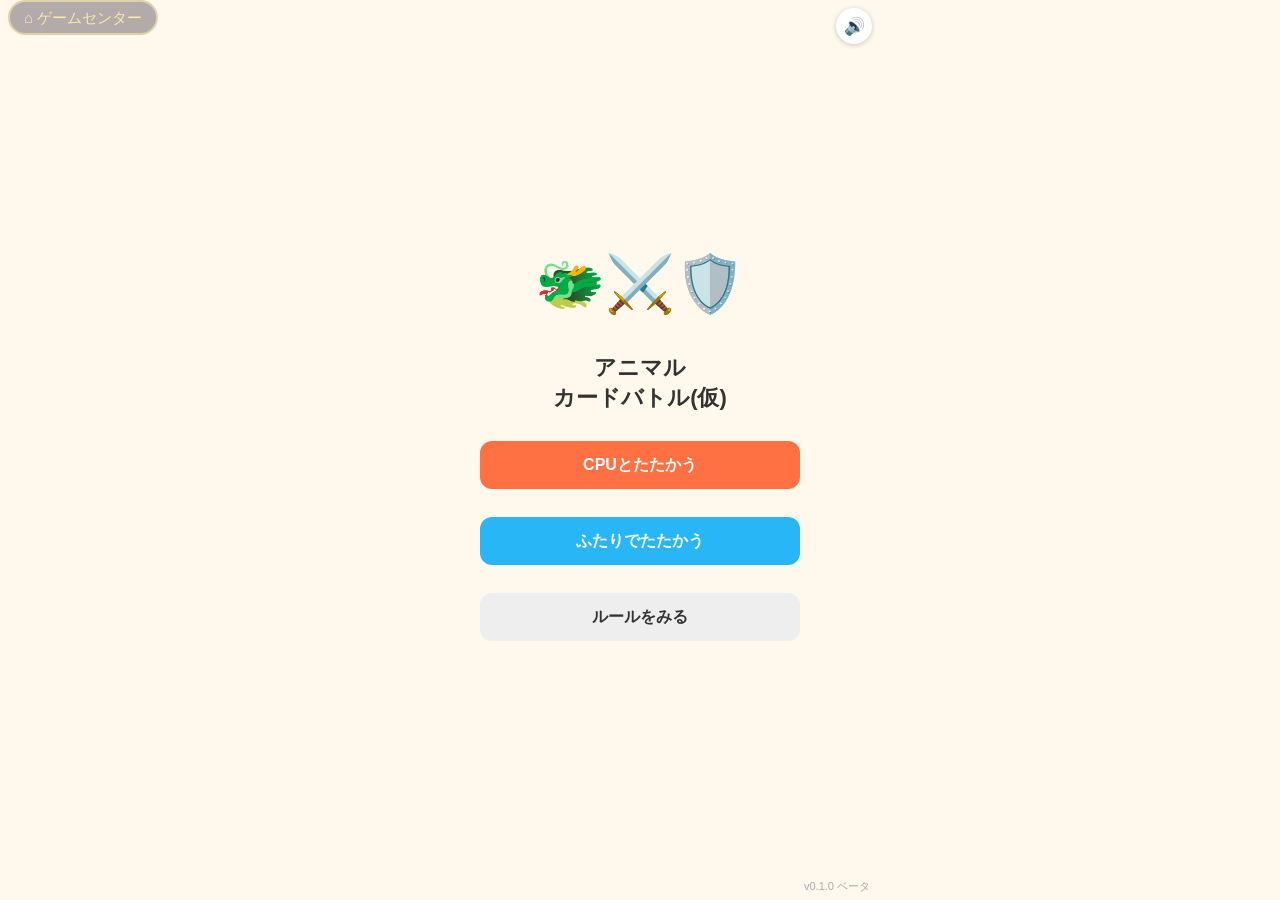
==== games/cards/index.html @ 5698f373 "cards: モンスターが死んでも残りのカードが左に詰めないように 場の4枠を固定し、いなくなった枠は空きのまま残す。 新しく出したモンスターは一番左の空き枠に入る。 死亡演出中のカードもその場でフェ" ====
<!DOCTYPE html>
<html lang="ja">
<head>
<meta charset="UTF-8">
<meta name="viewport" content="width=device-width, initial-scale=1, maximum-scale=1, user-scalable=no">
<title>アニマルカードバトル(仮)</title>
<style>
  :root {
    --c-c: #9e9e9e;
    --c-uc: #43a047;
    --c-r: #1e88e5;
    --c-sr: #f5a623;
    --bg: #fff8ec;
    --panel: #ffffff;
    --accent: #ff7043;
    --accent2: #29b6f6;
    --text: #333;
    --danger: #e53935;
  }
  * { box-sizing: border-box; -webkit-tap-highlight-color: transparent; }
  html, body {
    margin: 0; padding: 0; height: 100%;
    background: var(--bg);
    font-family: "Hiragino Maru Gothic ProN", "Rounded Mplus 1c", "Yu Gothic", sans-serif;
    color: var(--text);
    overflow-x: hidden;
  }
  #app {
    max-width: 480px;
    margin: 0 auto;
    min-height: 100vh;
    display: flex;
    flex-direction: column;
    background: var(--bg);
    position: relative;
  }
  .screen { display: flex; flex-direction: column; min-height: 100vh; padding: 16px; }
  .hidden { display: none !important; }

  h1 { font-size: 22px; text-align: center; margin: 24px 0 8px; }
  h2 { font-size: 20px; text-align: center; margin: 8px 0; }

  button {
    font-size: 16px;
    font-family: inherit;
    padding: 12px 16px;
    min-height: 48px;
    border-radius: 12px;
    border: none;
    cursor: pointer;
    font-weight: bold;
  }
  .btn-primary { background: var(--accent); color: #fff; }
  .btn-secondary { background: var(--accent2); color: #fff; }
  .btn-plain { background: #eee; color: #333; }
  .btn-danger { background: var(--danger); color: #fff; }
  .btn-block { width: 100%; margin: 8px 0; }
  button:disabled { opacity: 0.4; cursor: default; }

  /* ---------- タイトル ---------- */
  #screen-title { justify-content: center; align-items: center; gap: 12px; }
  #screen-title .title-buttons { width: 100%; max-width: 320px; display: flex; flex-direction: column; gap: 12px; }
  .title-emoji { font-size: 56px; text-align: center; }

  /* ---------- ルール ---------- */
  #screen-rules ol { font-size: 15px; line-height: 1.9; padding-left: 20px; }

  /* ---------- じゃんけん ---------- */
  #screen-janken { justify-content: center; align-items: center; gap: 16px; text-align: center; }
  .janken-emoji { font-size: 64px; }
  #janken-result { font-size: 18px; font-weight: bold; min-height: 28px; }

  /* ---------- パス画面(ホットシート) ---------- */
  #screen-pass { justify-content: center; align-items: center; gap: 20px; text-align: center; background: #333; color: #fff; }
  #pass-text { font-size: 22px; font-weight: bold; line-height: 1.6; }

  /* ---------- ゲーム画面 ---------- */
  #screen-game { padding: 8px; gap: 6px; }
  /* family-games版はホームボタン(左上固定)があるので上に余白を空ける */
  body:has(#homeBtn) #screen-game { padding-top: 46px; }
  .bar {
    display: flex; align-items: center; gap: 8px;
    background: var(--panel); border-radius: 10px; padding: 6px 10px;
    font-size: 12px; flex-wrap: wrap;
  }
  .bar .name { font-weight: bold; font-size: 14px; margin-right: 2px; }
  .hp-dots { display: flex; gap: 1px; }
  .hp-dot { width: 9px; height: 9px; border-radius: 50%; background: #4caf50; }
  .hp-dot.empty { background: #ddd; }
  .bar .pill { background: #f0f0f0; border-radius: 8px; padding: 2px 6px; }

  .field-row { display: flex; gap: 6px; min-height: 78px; padding: 2px 0; }
  .field-slot {
    flex: 1; min-width: 0;
    border: 2px dashed #ddd; border-radius: 8px;
    display: flex; align-items: center; justify-content: center;
    color: #ccc; font-size: 11px;
  }
  .mon-card {
    flex: 1; min-width: 0; border-radius: 8px; border: 3px solid #999;
    background: #fff; padding: 4px; font-size: 11px; text-align: center;
    position: relative; cursor: pointer;
  }
  .mon-card.rarity-C { border-color: var(--c-c); }
  .mon-card.rarity-UC { border-color: var(--c-uc); }
  .mon-card.rarity-R { border-color: var(--c-r); }
  .mon-card.rarity-SR { border-color: var(--c-sr); box-shadow: 0 0 6px rgba(245,166,35,0.6); }
  .mon-card .mon-icon { font-size: 28px; line-height: 1; margin-bottom: 2px; }
  .mon-card .mon-name { font-weight: bold; font-size: 10.5px; white-space: nowrap; overflow: hidden; text-overflow: ellipsis; }
  .mon-card .mon-stats { font-size: 10px; color: #555; }
  .mon-card .mon-hp { font-size: 10px; font-weight: bold; color: var(--danger); }
  .mon-card.dimmed { opacity: 0.4; }
  .mon-card.selectable { box-shadow: 0 0 0 3px var(--accent2); }
  .mon-card .dmg-badge {
    position: absolute; top: -8px; right: -8px;
    background: var(--danger); color: #fff; font-size: 11px;
    border-radius: 50%; width: 22px; height: 22px; line-height: 22px;
  }
  .mon-card.anim-hit { animation: shake 0.35s; }
  .mon-card.anim-lunge { animation: lunge 0.3s ease-out; }
  .mon-card.anim-summon { animation: summonpop 0.35s ease-out; }
  .mon-card.anim-dead { animation: fadeout 0.5s forwards; }
  .bar.anim-flash { animation: flashred 0.4s; }
  @keyframes shake {
    0%,100% { transform: translateX(0); }
    25% { transform: translateX(-4px); }
    75% { transform: translateX(4px); }
  }
  @keyframes lunge {
    0% { transform: scale(1); }
    40% { transform: scale(1.12); }
    100% { transform: scale(1); }
  }
  @keyframes summonpop {
    0% { transform: scale(0.4); opacity: 0.2; }
    60% { transform: scale(1.15); opacity: 1; }
    100% { transform: scale(1); opacity: 1; }
  }
  @keyframes fadeout {
    to { opacity: 0.15; transform: scale(0.85); }
  }
  @keyframes flashred {
    0%,100% { background: var(--panel); }
    40% { background: #ffcdd2; }
  }

  /* ---------- 浮かぶダメージ数字 ---------- */
  .dmg-float {
    position: absolute; top: -6px; left: 50%; z-index: 5;
    font-size: 15px; font-weight: bold; color: var(--danger);
    animation: floatup 0.6s ease-out forwards;
    pointer-events: none; white-space: nowrap;
  }
  .dmg-float.zero { color: #999; opacity: 0.7; }
  .dmg-float.body { top: -14px; font-size: 13px; }
  @keyframes floatup {
    0% { opacity: 0; transform: translate(-50%, 4px) scale(0.8); }
    20% { opacity: 1; transform: translate(-50%, -6px) scale(1.05); }
    100% { opacity: 0; transform: translate(-50%, -28px) scale(1); }
  }
  .pill.hp-pill { position: relative; }
  .hp-pill.hp-hit .hp-num { animation: hpglow 0.5s ease-out; }
  @keyframes hpglow {
    0% { color: var(--danger); text-shadow: 0 0 6px rgba(229,57,53,0.9); }
    100% { color: inherit; text-shadow: none; }
  }

  /* ---------- 音のオン/オフ ---------- */
  .sound-toggle {
    position: absolute; top: 8px; right: 8px; z-index: 60;
    width: 36px; height: 36px; min-height: 0; padding: 0;
    border-radius: 50%; background: #fff; box-shadow: 0 1px 5px rgba(0,0,0,0.2);
    font-size: 17px; display: flex; align-items: center; justify-content: center;
  }

  /* ---------- バージョン表示（タイトル画面の すみ） ---------- */
  .version-tag {
    position: absolute; bottom: 6px; right: 10px; font-size: 11px; color: #aaa;
  }

  /* ---------- 動きを減らす設定への対応 ---------- */
  @media (prefers-reduced-motion: reduce) {
    * , *::before, *::after {
      animation-duration: 0.001ms !important;
      animation-iteration-count: 1 !important;
      transition-duration: 0.001ms !important;
    }
  }

  .phase-strip { display: flex; background: var(--panel); border-radius: 10px; overflow: hidden; }
  .phase-step {
    flex: 1; text-align: center; padding: 8px 2px; font-size: 12px; color: #999;
    border-bottom: 4px solid transparent;
  }
  .phase-step.active { color: var(--accent); font-weight: bold; border-bottom-color: var(--accent); background: #fff3ea; }
  .phase-step.done { color: #4caf50; }

  .log-area {
    background: #fffde7; border-radius: 8px; padding: 6px 10px; font-size: 11.5px;
    min-height: 40px; line-height: 1.5; cursor: pointer; color: #666;
  }

  .hand-wrap { position: relative; }
  .hand-scroll {
    display: flex; gap: 6px; overflow-x: auto; padding: 6px 2px 10px;
    min-height: 108px;
  }
  .hand-card {
    flex: 0 0 84px; border-radius: 8px; border: 3px solid #999; background: #fff;
    padding: 5px; text-align: center; cursor: pointer;
  }
  .hand-card.rarity-C { border-color: var(--c-c); }
  .hand-card.rarity-UC { border-color: var(--c-uc); }
  .hand-card.rarity-R { border-color: var(--c-r); }
  .hand-card.rarity-SR { border-color: var(--c-sr); box-shadow: 0 0 6px rgba(245,166,35,0.6); }
  .hand-card .hc-icon { font-size: 24px; line-height: 1; margin-bottom: 2px; }
  .hand-card .hc-name {
    font-weight: bold; font-size: 10.5px; margin-bottom: 2px; min-height: 28px;
    line-height: 1.3; white-space: normal; overflow-wrap: break-word; word-break: break-word;
  }
  .hand-card .hc-stats { font-size: 10.5px; color: #555; }
  .hand-card .hc-rarity { font-size: 9.5px; color: #888; }
  .hand-card.disabled { opacity: 0.35; }
  .hand-back {
    flex: 0 0 44px; border-radius: 8px; background: #bbb; color: #fff;
    display: flex; align-items: center; justify-content: center; font-size: 12px;
  }
  .scroll-hint {
    position: absolute; right: 2px; top: 44px;
    width: 26px; height: 26px; border-radius: 50%;
    background: rgba(255,112,67,0.88); color: #fff;
    display: flex; align-items: center; justify-content: center;
    font-size: 14px; font-weight: bold;
    pointer-events: none; box-shadow: 0 1px 4px rgba(0,0,0,0.25);
  }
  .scroll-hint.hidden { display: none; }

  .main-action { padding: 4px 2px 2px; }
  .main-action button { width: 100%; font-size: 17px; min-height: 52px; }
  .cpu-wait { text-align: center; font-size: 13px; color: #888; padding: 8px; }

  /* ---------- いまのフェーズ帯（主ボタンのすぐ上） ---------- */
  .phase-banner {
    background: #ffe9db; color: #c73e0a; border: 2px solid var(--accent);
    border-radius: 12px;
    padding: 8px 12px; margin: 2px 2px 0; text-align: center;
  }
  .phase-banner #phase-banner-title { font-size: 18px; font-weight: bold; line-height: 1.3; }
  .phase-banner #phase-banner-desc { font-size: 12px; margin-top: 2px; color: #8a5236; }

  /* ---------- モーダル ---------- */
  #modal-overlay {
    position: fixed; inset: 0; background: rgba(0,0,0,0.45);
    display: flex; align-items: center; justify-content: center; z-index: 50;
    padding: 20px;
  }
  #modal-overlay.hidden { display: none !important; }
  #modal-box {
    background: #fff; border-radius: 14px; padding: 18px; width: 100%; max-width: 320px;
    text-align: center;
  }
  #modal-card-big {
    margin: 0 auto 12px; width: 140px; border-radius: 10px; border: 4px solid #999;
    padding: 10px; background: #fafafa;
  }
  #modal-card-big.rarity-C { border-color: var(--c-c); }
  #modal-card-big.rarity-UC { border-color: var(--c-uc); }
  #modal-card-big.rarity-R { border-color: var(--c-r); }
  #modal-card-big.rarity-SR { border-color: var(--c-sr); }
  #modal-card-big .mcb-icon { font-size: 48px; line-height: 1; margin-bottom: 4px; }
  #modal-card-big .mcb-name { font-weight: bold; font-size: 15px; margin-bottom: 6px; }
  #modal-card-big .mcb-stats { font-size: 14px; }
  #modal-title { font-size: 15px; margin-bottom: 10px; color: #666; }
  #modal-buttons { display: flex; flex-direction: column; gap: 8px; }
  #modal-buttons .reason { font-size: 11px; color: #e53935; margin-top: -4px; }

  /* ---------- 勝敗画面 ---------- */
  #screen-victory { justify-content: center; align-items: center; text-align: center; gap: 10px; }
  #victory-title { font-size: 26px; }
  #victory-detail { background: var(--panel); border-radius: 10px; padding: 14px; font-size: 14px; line-height: 1.9; width: 100%; max-width: 320px; }
  #victory-detail table { width: 100%; border-collapse: collapse; font-size: 13px; }
  #victory-detail td { padding: 2px 4px; }

  /* ---------- 全ログ ---------- */
  #screen-fulllog { padding: 12px; }
  #fulllog-content { flex: 1; overflow-y: auto; background: #fff; border-radius: 8px; padding: 10px; font-size: 12px; line-height: 1.7; white-space: pre-wrap; }
</style>
</head>
<body>
<div id="app">

  <button id="btn-sound-toggle" class="sound-toggle" aria-label="音を オン/オフ">🔊</button>

  <!-- タイトル画面 -->
  <div id="screen-title" class="screen">
    <div class="title-emoji">🐲⚔️🛡️</div>
    <h1>アニマル<br>カードバトル(仮)</h1>
    <div class="title-buttons">
      <button id="btn-vs-cpu" class="btn-primary btn-block">CPUとたたかう</button>
      <button id="btn-vs-human" class="btn-secondary btn-block">ふたりでたたかう</button>
      <button id="btn-rules" class="btn-plain btn-block">ルールをみる</button>
    </div>
    <div class="version-tag">v0.1.0 ベータ</div>
  </div>

  <!-- ルール画面 -->
  <div id="screen-rules" class="screen hidden">
    <h2>ルール</h2>
    <ol>
      <li>おたがい たいりょく（HP）は10。デッキは20まい。</li>
      <li>じぶんの ばんは「ひく→ためる→だす→たたかう」のじゅん。</li>
      <li>ひく: 山ふだから1まいひく（せんこうの1かいめだけ ひかない）。</li>
      <li>ためる: 手ふだを1まい、うら向きでコストにできる（にんい）。</li>
      <li>だす: コストの まいすうぶん、モンスターをだせる（ばには合計4てんまで）。</li>
      <li>たたかう: だしたばかりのモンスターは たたかえない。</li>
      <li>ダメージ = こうげき力 − ぼうぎょ力（0いかは0）。ダメージは のこる。</li>
      <li>たいりょくが0になったモンスターは しんで、もちぬしに本体ダメージ。</li>
      <li>あいての ばがからっぽなら「ちょくせつこうげき」で本体にダメージ。</li>
      <li>さきに あいての たいりょくを0にしたら かち！</li>
    </ol>
    <button id="btn-rules-back" class="btn-plain btn-block">もどる</button>
  </div>

  <!-- じゃんけん画面 -->
  <div id="screen-janken" class="screen hidden">
    <div class="janken-emoji">✊✌️🖐️</div>
    <div style="font-size:18px;">じゃんけんで せんこう・こうこうを きめるよ</div>
    <div id="janken-result"></div>
    <button id="btn-janken-go" class="btn-primary btn-block" style="max-width:280px;">たたかいはじめる</button>
  </div>

  <!-- パス画面(ホットシート) -->
  <div id="screen-pass" class="screen hidden">
    <div id="pass-text"></div>
    <button id="btn-pass-ok" class="btn-primary" style="min-width:160px;">OK</button>
  </div>

  <!-- ゲーム画面 -->
  <div id="screen-game" class="screen hidden">
    <div class="bar" id="opp-bar"></div>
    <div class="field-row" id="opp-field"></div>

    <div class="phase-strip" id="phase-strip">
      <div class="phase-step" data-phase="draw">ひく</div>
      <div class="phase-step" data-phase="charge">ためる</div>
      <div class="phase-step" data-phase="play">だす</div>
      <div class="phase-step" data-phase="battle">たたかう</div>
    </div>
    <div class="log-area" id="log-area"></div>

    <div class="field-row" id="my-field"></div>
    <div class="bar" id="my-bar"></div>
    <div class="hand-wrap">
      <div class="hand-scroll" id="hand-scroll"></div>
      <div class="scroll-hint hidden" id="hand-scroll-hint">→</div>
    </div>
    <div class="phase-banner" id="phase-banner">
      <div id="phase-banner-title"></div>
      <div id="phase-banner-desc"></div>
    </div>
    <div class="main-action" id="main-action">
      <button id="btn-main-action" class="btn-primary"></button>
    </div>
  </div>

  <!-- 勝敗画面 -->
  <div id="screen-victory" class="screen hidden">
    <h2 id="victory-title"></h2>
    <div id="victory-detail"></div>
    <button id="btn-again" class="btn-primary btn-block" style="max-width:280px;">もういちど</button>
    <button id="btn-title2" class="btn-plain btn-block" style="max-width:280px;">タイトルへ</button>
  </div>

  <!-- 全ログ画面 -->
  <div id="screen-fulllog" class="screen hidden">
    <h2>ぜんぶのログ</h2>
    <div id="fulllog-content"></div>
    <button id="btn-fulllog-back" class="btn-plain btn-block">もどる</button>
  </div>

  <!-- モーダル -->
  <div id="modal-overlay" class="hidden">
    <div id="modal-box">
      <div id="modal-title"></div>
      <div id="modal-card-big">
        <div class="mcb-icon"></div>
        <div class="mcb-name"></div>
        <div class="mcb-stats"></div>
      </div>
      <div id="modal-buttons"></div>
    </div>
  </div>

</div>

<script>
// ==== ai.js ====
// ai.js
// CPUの「かんがえかた」(貪欲型 = greedy) を sim/ai.py から移植したもの。
// ブラウザでもNodeでも同じファイルが動くようにUMD風の書き出しにしてある。
//
// 今回のプロトタイプでは企画書v0.2に固定なので、sim/ai.py の4戦法のうち
// 基準AIである "greedy" のみ実装する（rush/sr/mid は移植対象外。指示書05の
// 「CPUの正はgreedy」に従う）。ロジックは sim/ai.py のコメントも含めてそのまま。
//
// 共通コア（sim/ai.py 冒頭コメントより）:
//   1. 出せるなら出す: コストと場の空きが許す限り召喚する。
//   2. 召喚の選び方: 手札から「コスト合計<=使えるコスト」「占有点合計<=場の空き」を
//      満たす組み合わせを全列挙し、評価値(ATK+DEF+HPの合計)最大の組み合わせを出す。
//   3. SRを出すための退却: 手札にSRがあり、使えるコストが4なら、場を全部退却して
//      SRを出す。ただし退却ダメージ合計>=自分の残りHPなら退却しない(自殺しない)。
//   4. ためる(チャージ): コスト置き場が4枚未満なら毎ターン必ず1枚置く。
//   5. 攻撃対象: 倒せる相手のうちレアリティ最大→なければ与ダメ最大。与ダメ0の攻撃はしない。

(function (root, factory) {
  if (typeof module === 'object' && module.exports) {
    module.exports = factory();
  } else {
    root.AI = factory();
  }
})(typeof self !== 'undefined' ? self : this, function () {
  'use strict';

  var FIELD_CAP = 4;

  function cardValue(c) {
    return c.atk + c.df + c.hp;
  }

  // 評価値タプル(配列)を辞書式に比較する。aがbより大きければ正の値。
  function compareKey(a, b) {
    var len = Math.max(a.length, b.length);
    for (var i = 0; i < len; i++) {
      var av = i < a.length ? a[i] : -Infinity;
      var bv = i < b.length ? b[i] : -Infinity;
      if (av > bv) return 1;
      if (av < bv) return -1;
    }
    return 0;
  }

  function comboKey(aiName, combo) {
    var baseValue = 0;
    var maxRarity = 0;
    for (var i = 0; i < combo.length; i++) {
      baseValue += cardValue(combo[i]);
      if (combo[i].rarityNum > maxRarity) maxRarity = combo[i].rarityNum;
    }
    var n = combo.length;
    if (aiName === 'rush') return [baseValue + n, n];
    if (aiName === 'mid') return [baseValue, maxRarity];
    return [baseValue];
  }

  // 手札から capacity(=コストと場の空きの小さい方)以内で評価値最大の組み合わせを返す。
  // コスト=占有点=レアリティ数(1〜4)なので、レアリティ(重さ)ごとの採用枚数を
  // 全探索する（各重さ内は価値の高い順に採用するのが常に最適）。
  function bestSummonCombo(hand, capacity, aiName) {
    if (capacity <= 0 || hand.length === 0) return [];
    var buckets = { 1: [], 2: [], 3: [], 4: [] };
    for (var i = 0; i < hand.length; i++) {
      buckets[hand[i].rarityNum].push(hand[i]);
    }
    [1, 2, 3, 4].forEach(function (w) {
      buckets[w].sort(function (a, b) { return cardValue(b) - cardValue(a); });
    });

    var bestKey = null;
    var bestCombo = [];
    var maxK4 = Math.min(buckets[4].length, Math.floor(capacity / 4));
    for (var k4 = 0; k4 <= maxK4; k4++) {
      var rem1 = capacity - k4 * 4;
      var maxK3 = Math.min(buckets[3].length, Math.floor(rem1 / 3));
      for (var k3 = 0; k3 <= maxK3; k3++) {
        var rem2 = rem1 - k3 * 3;
        var maxK2 = Math.min(buckets[2].length, Math.floor(rem2 / 2));
        for (var k2 = 0; k2 <= maxK2; k2++) {
          var rem3 = rem2 - k2 * 2;
          var k1 = Math.min(buckets[1].length, rem3);
          var combo = buckets[4].slice(0, k4)
            .concat(buckets[3].slice(0, k3))
            .concat(buckets[2].slice(0, k2))
            .concat(buckets[1].slice(0, k1));
          if (combo.length === 0) continue;
          var key = comboKey(aiName, combo);
          if (bestKey === null || compareKey(key, bestKey) > 0) {
            bestKey = key;
            bestCombo = combo;
          }
        }
      }
    }
    return bestCombo;
  }

  function fieldOccupancy(p) {
    var sum = 0;
    for (var i = 0; i < p.field.length; i++) sum += p.field[i].card.rarityNum;
    return sum;
  }

  function costAvailable(p) {
    return p.costTotal - p.costUsed;
  }

  // 条件を満たせば「場を全部retreat + SR召喚」のアクション列を返す。満たさなければ null。
  function tryForceSR(p, aiName) {
    var handSR = p.hand.filter(function (c) { return c.rarity === 'SR'; });
    if (handSR.length === 0) return null;
    var hasFieldSR = p.field.some(function (m) { return m.card.rarity === 'SR'; });
    if (hasFieldSR) return null;
    var cost = costAvailable(p);
    if (cost < FIELD_CAP) return null;
    var occ = fieldOccupancy(p);
    if (aiName === 'rush' && occ > 0) return null;
    var retreatTotal = 0;
    for (var i = 0; i < p.field.length; i++) retreatTotal += p.field[i].card.rarityNum;
    if (retreatTotal >= p.hp) return null; // 自殺しない
    var actions = p.field.map(function (m) { return { type: 'retreat', monster: m }; });
    actions.push({ type: 'summon', card: handSR[0] });
    return actions;
  }

  function decidePlayCommon(p, aiName, occCap) {
    var occ = fieldOccupancy(p);
    var cost = costAvailable(p);
    var room = FIELD_CAP - occ;
    if (occCap !== null && occCap !== undefined) {
      room = Math.min(room, Math.max(0, occCap - occ));
    }
    var capacity = Math.min(cost, room);
    var combo = bestSummonCombo(p.hand, capacity, aiName);
    return combo.map(function (c) { return { type: 'summon', card: c }; });
  }

  function decidePlayGreedy(p) {
    var forced = tryForceSR(p, 'greedy');
    if (forced !== null) return forced;
    return decidePlayCommon(p, 'greedy');
  }

  // 今回のプロトタイプでは greedy のみを実装対象とするが、将来の拡張に備えて
  // 同じ枠組みで呼び出せるようにしておく。
  function decidePlay(aiName, p, opp, cfg, ply) {
    if (aiName === 'greedy') return decidePlayGreedy(p);
    // 未対応の戦法は greedy にフォールバック。
    return decidePlayGreedy(p);
  }

  // コストに置くカードを1枚選ぶ。置かない方が良ければ null。
  function chooseChargeCard(aiName, p) {
    var hand = p.hand;
    if (hand.length === 0) return null;

    if (hand.length === 1) {
      var only = hand[0];
      var occRoom = FIELD_CAP - fieldOccupancy(p);
      if (only.rarityNum <= costAvailable(p) && only.rarityNum <= occRoom) {
        return null; // 出す方に回す。ためない
      }
    }

    var srCards = hand.filter(function (c) { return c.rarity === 'SR'; });
    var protectedSR = srCards.length ? srCards[0] : null;
    function isProtected(c) { return protectedSR !== null && c === protectedSR; }

    function notSummonableSoon(c) { return c.rarityNum > p.costTotal + 1; }

    var groupA = hand.filter(function (c) { return notSummonableSoon(c) && !isProtected(c); });
    if (groupA.length) {
      return groupA.reduce(function (m, c) { return cardValue(c) < cardValue(m) ? c : m; });
    }

    var seen = {};
    var dupCandidates = [];
    for (var i = 0; i < hand.length; i++) {
      var c = hand[i];
      seen[c.name] = (seen[c.name] || 0) + 1;
      if (seen[c.name] >= 2 && !isProtected(c)) dupCandidates.push(c);
    }
    if (dupCandidates.length) {
      return dupCandidates.reduce(function (m, c) { return cardValue(c) < cardValue(m) ? c : m; });
    }

    var remaining = hand.filter(function (c) { return !isProtected(c); });
    if (remaining.length === 0) remaining = hand.slice();
    return remaining.reduce(function (m, c) {
      return (cardValue(c) / c.rarityNum) < (cardValue(m) / m.rarityNum) ? c : m;
    });
  }

  // 「このターンに倒せる相手のうちレアリティ最大」→「なければ与ダメ最大」。
  // 与ダメ0にしかならない場合は null (=攻撃しない)。
  function chooseTarget(attackerCard, oppField) {
    if (!oppField || oppField.length === 0) return null;
    var bestKillIdx = null;
    var bestKillRarity = -1;
    var bestDmgIdx = null;
    var bestDmg = -1;
    for (var i = 0; i < oppField.length; i++) {
      var m = oppField[i];
      var dmg = Math.max(0, attackerCard.atk - m.card.df);
      var wouldKill = (m.damage + dmg) >= m.card.hp;
      if (wouldKill && m.card.rarityNum > bestKillRarity) {
        bestKillRarity = m.card.rarityNum;
        bestKillIdx = i;
      }
      if (dmg > bestDmg) {
        bestDmg = dmg;
        bestDmgIdx = i;
      }
    }
    if (bestKillIdx !== null) return bestKillIdx;
    if (bestDmg !== null && bestDmg > 0) return bestDmgIdx;
    return null;
  }

  return {
    FIELD_CAP: FIELD_CAP,
    cardValue: cardValue,
    fieldOccupancy: fieldOccupancy,
    costAvailable: costAvailable,
    bestSummonCombo: bestSummonCombo,
    tryForceSR: tryForceSR,
    decidePlay: decidePlay,
    chooseChargeCard: chooseChargeCard,
    chooseTarget: chooseTarget
  };
});

</script>

<script>
// ==== engine.js ====
// engine.js
// アニマルカードバトル(仮) ルールエンジン（企画書_v0.2 準拠）。
// sim/engine.py + sim/cards.py の v3 プールをブラウザ/Node両対応のJSに移植したもの。
// ブラウザでは <script src="engine.js"><\/script> で読み込み、Nodeでは require で使う。
//
// 設計方針:
//   - このプロトタイプは企画書v0.2の値に「固定」する（Config切り替えは実装しない）。
//   - CPU戦・ふたり戦のどちらのUIからも、フェーズごとの「1手」を刻んで進められるように
//     charge/play/battle の各フェーズは「1ステップ実行」できる関数を用意する。
//     これにより CPU の手も0.6秒間隔で1つずつ画面に反映でき、
//     test.js の自動対戦（高速に最後まで回す）も同じ関数で実現できる。

(function (root, factory) {
  if (typeof module === 'object' && module.exports) {
    module.exports = factory(require('./ai.js'));
  } else {
    root.Engine = factory(root.AI);
  }
})(typeof self !== 'undefined' ? self : this, function (AI) {
  'use strict';

  var FIELD_CAP = 4;
  var RARITY_NUM = { C: 1, UC: 2, R: 3, SR: 4 };

  // ---------------------------------------------------------------------
  // カードプール v3（企画書_v0.2 3.5節 / sim/cards.py BASE_POOL_V3 そのまま）
  // ---------------------------------------------------------------------
  // icon: レアリティが上がるほど生き物が大きくなる階段(むし→どうぶつ→もうじゅう→きょうりゅう)。
  // 世界観は未確定のため、あとで本番の絵に差し替えやすいよう1か所(ここ)で管理する。
  function card(name, rarity, atk, df, hp, role, icon) {
    return { name: name, rarity: rarity, atk: atk, df: df, hp: hp, role: role || '', rarityNum: RARITY_NUM[rarity], icon: icon || '' };
  }

  var CARD_POOL_V3 = [
    card('C-バランス', 'C', 3, 1, 2, 'バランス', '🦗'),
    card('C-とっこう', 'C', 4, 0, 2, 'とっこう', '🐝'),
    card('C-かたい', 'C', 3, 2, 1, 'かたい', '🐞'),
    card('C-体力型', 'C', 3, 0, 3, '体力型', '🐛'),
    card('C-攻撃型', 'C', 4, 1, 1, '攻撃型', '🕷️'),
    card('C-よわい', 'C', 3, 1, 1, 'よわい', '🐜'),
    card('UC-バランス', 'UC', 4, 2, 3, 'バランス', '🦊'),
    card('UC-攻撃型', 'UC', 5, 1, 3, '攻撃型', '🐍'),
    card('UC-かたい', 'UC', 4, 3, 2, 'かたい', '🐢'),
    card('UC-とっこう', 'UC', 5, 0, 4, 'とっこう', '🐗'),
    card('UC-体力型', 'UC', 4, 1, 4, '体力型', '🦡'),
    card('UC-攻守型', 'UC', 5, 2, 2, '攻守型', '🐺'),
    card('R-バランス', 'R', 6, 3, 4, 'バランス', '🦁'),
    card('R-攻撃型', 'R', 7, 2, 4, '攻撃型', '🐅'),
    card('R-かたい', 'R', 5, 3, 5, 'かたい', '🦏'),
    card('R-攻守型', 'R', 6, 2, 5, '攻守型', '🐻'),
    card('R-とっこう', 'R', 7, 1, 5, 'とっこう', '🦬'),
    card('R-体力型', 'R', 5, 2, 6, '体力型', '🐘'),
    card('SR-バランス', 'SR', 8, 3, 7, 'バランス', '🦖'),
    card('SR-攻撃型', 'SR', 9, 2, 7, '攻撃型', '🐊'),
    card('SR-かたい', 'SR', 7, 3, 8, 'かたい', '🦣'),
    card('SR-攻撃寄り', 'SR', 9, 3, 6, '攻撃寄り', '🐉'),
    card('SR-攻守型', 'SR', 8, 2, 8, '攻守型', '🦈'),
    card('SR-体力型', 'SR', 7, 2, 9, '体力型', '🦕')
  ];

  var RARITY_RULES_V3 = {
    C: { budget: 6, atkCap: 4, defCap: 2, hpCap: 4 },
    UC: { budget: 9, atkCap: 5, defCap: 3, hpCap: 5 },
    R: { budget: 13, atkCap: 7, defCap: 3, hpCap: 7 },
    SR: { budget: 18, atkCap: 9, defCap: 3, hpCap: 9 }
  };
  var ATK_MIN_V3 = { C: 3, UC: 4, R: 5, SR: 6 };

  function validatePool(pool, rules, atkMin) {
    rules = rules || RARITY_RULES_V3;
    var errors = [];
    pool.forEach(function (c) {
      var r = rules[c.rarity];
      var total = c.atk + c.df + c.hp;
      if (total > r.budget) errors.push(c.name + ': 合計' + total + ' > 予算' + r.budget);
      if (c.atk > r.atkCap) errors.push(c.name + ': ATK' + c.atk + ' > 上限' + r.atkCap);
      if (c.df > r.defCap) errors.push(c.name + ': DEF' + c.df + ' > 上限' + r.defCap);
      if (c.hp > r.hpCap) errors.push(c.name + ': HP' + c.hp + ' > 上限' + r.hpCap);
      if (c.atk < 1) errors.push(c.name + ': ATKは1以上必要');
      if (c.hp < 1) errors.push(c.name + ': HPは1以上必要');
      if (c.df < 0) errors.push(c.name + ': DEFは0以上必要');
      if (atkMin && c.atk < atkMin[c.rarity]) errors.push(c.name + ': ATK' + c.atk + ' < 最低' + atkMin[c.rarity]);
    });
    return errors;
  }

  // ---------------------------------------------------------------------
  // 乱数（シード指定可能。テストの再現性のため mulberry32 系の簡易PRNG）
  // ---------------------------------------------------------------------
  function makeRng(seed) {
    var s = (seed === undefined ? Date.now() : seed) >>> 0;
    function next() {
      s |= 0; s = (s + 0x6D2B79F5) | 0;
      var t = Math.imul(s ^ (s >>> 15), 1 | s);
      t = (t + Math.imul(t ^ (t >>> 7), 61 | t)) ^ t;
      return ((t ^ (t >>> 14)) >>> 0) / 4294967296;
    }
    return {
      next: next,
      randint: function (a, b) { return a + Math.floor(next() * (b - a + 1)); },
      shuffle: function (arr) {
        for (var i = arr.length - 1; i > 0; i--) {
          var j = Math.floor(next() * (i + 1));
          var tmp = arr[i]; arr[i] = arr[j]; arr[j] = tmp;
        }
        return arr;
      }
    };
  }

  // ---------------------------------------------------------------------
  // デッキ生成（sim/run.py build_realistic_deck の移植。既定のdeck_mode）
  // 全デッキに SR sr_count枚、R 3〜4枚、UC 5〜7枚、残りC（同名3枚まで）。
  // ---------------------------------------------------------------------
  function buildDeck(pool, deckSize, rng, srCount) {
    var srs = pool.filter(function (c) { return c.rarity === 'SR'; });
    var rs = pool.filter(function (c) { return c.rarity === 'R'; });
    var ucs = pool.filter(function (c) { return c.rarity === 'UC'; });
    var cs = pool.filter(function (c) { return c.rarity === 'C'; });

    var used = {};
    var deck = [];

    function take(cards, n) {
      if (n <= 0 || cards.length === 0) return 0;
      var candidates = cards.slice();
      rng.shuffle(candidates);
      var taken = 0, idx = 0, guard = 0;
      var guardMax = n * 20 + 200;
      while (taken < n && guard < guardMax) {
        guard++;
        var c = candidates[idx % candidates.length];
        idx++;
        used[c.name] = used[c.name] || 0;
        if (used[c.name] < 3) {
          deck.push(c);
          used[c.name]++;
          taken++;
        }
      }
      return taken;
    }

    var numSr = Math.min(srCount, srs.length * 3);
    var numR = rs.length ? rng.randint(3, 4) : 0;
    var numUc = ucs.length ? rng.randint(5, 7) : 0;
    while (numSr + numR + numUc > deckSize && numUc > 0) numUc--;
    while (numSr + numR + numUc > deckSize && numR > 0) numR--;

    take(srs, numSr);
    take(rs, numR);
    take(ucs, numUc);
    var remaining = deckSize - deck.length;
    if (remaining > 0) remaining -= take(cs, remaining);
    remaining = deckSize - deck.length;
    if (remaining > 0) remaining -= take(ucs, remaining);
    remaining = deckSize - deck.length;
    if (remaining > 0) remaining -= take(rs, remaining);
    remaining = deckSize - deck.length;
    if (remaining > 0) take(srs, remaining);

    rng.shuffle(deck);
    return deck;
  }

  // ---------------------------------------------------------------------
  // 固定設定（企画書v0.2）
  // ---------------------------------------------------------------------
  var CONFIG = {
    playerHp: 10,
    deckSize: 20,
    srCount: 2,
    fieldCap: FIELD_CAP,
    maxPlies: 60 // 安全弁。企画書上は引き分けなしだが、万一の無限ループ防止。
  };

  // ---------------------------------------------------------------------
  // ゲーム状態
  // ---------------------------------------------------------------------
  function newPlayerState(idx, deck, controller) {
    return {
      idx: idx,
      hp: CONFIG.playerHp,
      deck: deck,
      hand: [],
      field: [],
      costTotal: 0,
      costUsed: 0,
      turnNo: 0,
      controller: controller, // 'human' | 'cpu'
      aiName: 'greedy',
      deckHasSR: deck.some(function (c) { return c.rarity === 'SR'; }),
      srDrawn: false,
      srLanded: false,
      srLandedTurn: null,
      srLandCount: 0,
      srKillCount: 0
    };
  }

  function newGame(deck0, deck1, firstPlayer, rng, controllers) {
    controllers = controllers || ['human', 'cpu'];
    var state = {
      players: [
        newPlayerState(0, deck0.slice(), controllers[0]),
        newPlayerState(1, deck1.slice(), controllers[1])
      ],
      firstPlayer: firstPlayer,
      acting: firstPlayer,
      ply: 0,
      phase: 'init', // init -> draw(自動) -> charge -> play -> battle -> (次のply) -> gameover
      winner: null,
      endReason: '',
      log: [],
      damageBySource: { death: 0, direct: 0, retreat: 0, deckout: 0 },
      isSecondFirstTurn: false,
      chargeLimit: 1,
      chargePlaced: 0,
      battleRemaining: [],
      rng: rng
    };
    rng.shuffle(state.players[0].deck);
    rng.shuffle(state.players[1].deck);
    // 初期手札5枚ずつ（企画書v0.2: 両者5枚、後攻は「ためる」で2枚補正）
    drawN(state, state.players[firstPlayer], 5, false);
    drawN(state, state.players[1 - firstPlayer], 5, false);
    pushLog(state, '初期手札: 先攻P' + state.players[firstPlayer].idx + '=5枚, 後攻P' + state.players[1 - firstPlayer].idx + '=5枚');
    return state;
  }

  function pushLog(state, msg) {
    state.log.push(msg);
  }

  function currentPlayer(state) { return state.players[state.acting]; }
  function currentOpp(state) { return state.players[1 - state.acting]; }

  function bodyDamage(state, p, amount, source) {
    if (amount <= 0) return;
    p.hp -= amount;
    state.damageBySource[source] = (state.damageBySource[source] || 0) + amount;
  }

  function checkWin(state) {
    var p0 = state.players[0], p1 = state.players[1];
    if (p0.hp <= 0 && p1.hp <= 0) {
      state.winner = null; state.endReason = '同時決着(引き分け)'; state.phase = 'gameover';
      return true;
    }
    if (p0.hp <= 0) { state.winner = 1; state.endReason = 'HP0'; state.phase = 'gameover'; return true; }
    if (p1.hp <= 0) { state.winner = 0; state.endReason = 'HP0'; state.phase = 'gameover'; return true; }
    return false;
  }

  function drawN(state, p, n, countAsDeckout) {
    if (countAsDeckout === undefined) countAsDeckout = true;
    for (var i = 0; i < n; i++) {
      if (p.deck.length === 0) {
        if (countAsDeckout) {
          bodyDamage(state, p, 1, 'deckout');
          pushLog(state, 'P' + p.idx + ' 山札切れ→本体1ダメージ (HP=' + p.hp + ')');
          if (checkWin(state)) return;
        }
        continue;
      }
      var c = p.deck.pop();
      p.hand.push(c);
      if (c.rarity === 'SR') p.srDrawn = true;
    }
  }

  // ---------------------------------------------------------------------
  // フェーズ1: ひく（自動実行。ターン開始時に1回だけ呼ぶ）
  // ---------------------------------------------------------------------
  function beginTurn(state) {
    if (state.phase === 'gameover') return state;
    state.ply += 1;
    if (state.ply > CONFIG.maxPlies) {
      state.endReason = '打ち切り(' + CONFIG.maxPlies + 'ply)';
      state.winner = null;
      state.phase = 'gameover';
      return state;
    }
    var p = currentPlayer(state);
    p.turnNo += 1;
    p.costUsed = 0;

    var isFirstOverallTurn = (p.turnNo === 1 && p.idx === state.firstPlayer);
    var isSecondFirstTurn = (p.turnNo === 1 && p.idx !== state.firstPlayer);
    state.isSecondFirstTurn = isSecondFirstTurn;

    pushLog(state, '--- ' + p.turnNo + 'たんめ: P' + p.idx + ' (HP P0=' + state.players[0].hp + ' P1=' + state.players[1].hp + ') ---');

    if (isFirstOverallTurn) {
      pushLog(state, 'P' + p.idx + ': 先攻1ターン目のためドローなし');
    } else {
      drawN(state, p, 1);
      if (state.phase === 'gameover') return state;
      pushLog(state, 'P' + p.idx + ': 1枚ドロー (手札' + p.hand.length + '枚)');
    }

    state.chargeLimit = isSecondFirstTurn ? 2 : 1;
    state.chargePlaced = 0;
    state.phase = 'charge';
    return state;
  }

  // ---------------------------------------------------------------------
  // フェーズ2: ためる
  // ---------------------------------------------------------------------
  function canChargeMore(state) {
    var p = currentPlayer(state);
    return state.chargePlaced < state.chargeLimit && p.costTotal < FIELD_CAP && p.hand.length > 0;
  }

  function chargeCard(state, cardObj) {
    var p = currentPlayer(state);
    var idx = p.hand.indexOf(cardObj);
    if (idx < 0) return false;
    if (!canChargeMore(state)) return false;
    p.hand.splice(idx, 1);
    p.costTotal += 1;
    state.chargePlaced += 1;
    pushLog(state, 'P' + p.idx + ': 「' + cardObj.name + '」をコストに置く (コスト' + p.costTotal + '枚)');
    return true;
  }

  // CPU: ためるフェーズの1手。置いたら true、もう置かない/置けないなら false。
  function aiChargeStep(state) {
    var p = currentPlayer(state);
    if (!canChargeMore(state)) return false;
    var c = AI.chooseChargeCard(p.aiName, p);
    if (!c) return false;
    return chargeCard(state, c);
  }

  function advanceToPlay(state) {
    state.phase = 'play';
  }

  // ---------------------------------------------------------------------
  // フェーズ3: だす（召喚・退却）
  // ---------------------------------------------------------------------
  function canSummon(state, cardObj) {
    var p = currentPlayer(state);
    if (p.hand.indexOf(cardObj) < 0) return { ok: false, reason: '手札にありません' };
    var cost = cardObj.rarityNum;
    if (AI.costAvailable(p) < cost) return { ok: false, reason: 'コストがたりない' };
    if (AI.fieldOccupancy(p) + cost > FIELD_CAP) return { ok: false, reason: 'ばがいっぱい' };
    return { ok: true, reason: '' };
  }

  function summon(state, cardObj) {
    var p = currentPlayer(state);
    var check = canSummon(state, cardObj);
    if (!check.ok) return false;
    var idx = p.hand.indexOf(cardObj);
    p.hand.splice(idx, 1);
    var cost = cardObj.rarityNum;
    p.costUsed += cost;
    p.field.push({ card: cardObj, damage: 0, enteredPly: state.ply });
    pushLog(state, 'P' + p.idx + ': 「' + cardObj.name + '」を召喚 (コスト' + cost + '消費, 場占有' + AI.fieldOccupancy(p) + '/4)');
    if (cardObj.rarity === 'SR') {
      p.srLanded = true;
      p.srLandCount += 1;
      if (p.srLandedTurn === null) p.srLandedTurn = p.turnNo;
    }
    return true;
  }

  // 退却: 自分の場のモンスターを捨て、レアリティ分の本体ダメージ。
  function retreat(state, monster) {
    var p = currentPlayer(state);
    var idx = p.field.indexOf(monster);
    if (idx < 0) return false;
    p.field.splice(idx, 1);
    pushLog(state, 'P' + p.idx + ': 「' + monster.card.name + '」を退却');
    bodyDamage(state, p, monster.card.rarityNum, 'retreat');
    pushLog(state, '  →退却ダメージ P' + p.idx + ' に' + monster.card.rarityNum + ' (HP=' + p.hp + ')');
    checkWin(state);
    return true;
  }

  // CPU: だすフェーズを全部決定する（sim/ai.pyのdecide_playは1回の呼び出しで
  // アクション列を全部返す。適用はUI側で1手ずつdelayを入れて呼び出す想定）。
  function aiDecidePlayActions(state) {
    var p = currentPlayer(state);
    var opp = currentOpp(state);
    return AI.decidePlay(p.aiName, p, opp, CONFIG, state.ply);
  }

  // 1個のアクション({type:'summon'|'retreat', ...}) を適用する。
  function applyPlayAction(state, action) {
    if (state.phase === 'gameover') return false;
    if (action.type === 'retreat') {
      return retreat(state, action.monster);
    } else if (action.type === 'summon') {
      return summon(state, action.card);
    }
    return false;
  }

  function advanceToBattle(state) {
    var p = currentPlayer(state);
    state.battleRemaining = p.field.filter(function (m) { return m.enteredPly !== state.ply; });
    state.phase = 'battle';
  }

  // ---------------------------------------------------------------------
  // フェーズ4: たたかう
  // ---------------------------------------------------------------------
  function attackDamagePreview(attackerCard, defenderCard) {
    return Math.max(0, attackerCard.atk - defenderCard.df);
  }

  function canAttack(state, monster) {
    return state.battleRemaining.indexOf(monster) >= 0;
  }

  // 直接攻撃 or 通常攻撃を実行する。targetMonster が null なら直接攻撃。
  // 戻り値: { ok, dmg, killed, direct, winnerDecided }
  function attack(state, attackerMonster, targetMonster) {
    var p = currentPlayer(state);
    var opp = currentOpp(state);
    if (!canAttack(state, attackerMonster)) return { ok: false };
    var ridx = state.battleRemaining.indexOf(attackerMonster);

    if (opp.field.length === 0) {
      // 直接攻撃
      var dmg = attackerMonster.card.rarityNum;
      bodyDamage(state, opp, dmg, 'direct');
      pushLog(state, 'P' + p.idx + ': 「' + attackerMonster.card.name + '」がちょくせつこうげき → P' + opp.idx + 'に' + dmg + ' (HP=' + opp.hp + ')');
      state.battleRemaining.splice(ridx, 1);
      var won = checkWin(state);
      return { ok: true, dmg: dmg, killed: false, direct: true, winnerDecided: won };
    }

    if (!targetMonster || opp.field.indexOf(targetMonster) < 0) return { ok: false };
    var dmgToDef = attackDamagePreview(attackerMonster.card, targetMonster.card);
    targetMonster.damage += dmgToDef;
    pushLog(state, 'P' + p.idx + ': 「' + attackerMonster.card.name + '」が P' + opp.idx + 'の「' + targetMonster.card.name + '」を攻撃 (' +
      attackerMonster.card.atk + '-' + targetMonster.card.df + '=' + dmgToDef + ', 蓄積' + targetMonster.damage + '/' + targetMonster.card.hp + ')');
    state.battleRemaining.splice(ridx, 1);

    var killed = (targetMonster.card.hp - targetMonster.damage) <= 0;
    var winnerDecided = false;
    if (killed) {
      var oidx = opp.field.indexOf(targetMonster);
      opp.field.splice(oidx, 1);
      bodyDamage(state, opp, targetMonster.card.rarityNum, 'death');
      pushLog(state, '  →「' + targetMonster.card.name + '」死亡。P' + opp.idx + 'に本体' + targetMonster.card.rarityNum + 'ダメージ (HP=' + opp.hp + ')');
      if (targetMonster.card.rarity === 'SR') opp.srKillCount += 1;
      winnerDecided = checkWin(state);
    }
    return { ok: true, dmg: dmgToDef, killed: killed, direct: false, winnerDecided: winnerDecided };
  }

  // CPU: たたかうフェーズの1手。処理したら {done:false, ...} / もう無ければ {done:true}
  function aiBattleStep(state) {
    if (state.battleRemaining.length === 0) return { done: true };
    var attackerMonster = state.battleRemaining[0];
    var opp = currentOpp(state);
    if (opp.field.length === 0) {
      var res = attack(state, attackerMonster, null);
      return { done: false, acted: true, result: res, attacker: attackerMonster };
    }
    var targetIdx = AI.chooseTarget(attackerMonster.card, opp.field);
    if (targetIdx === null) {
      // 攻撃しない（与ダメ0のため）。この攻撃者はスキップ。
      var ridx = state.battleRemaining.indexOf(attackerMonster);
      state.battleRemaining.splice(ridx, 1);
      return { done: false, acted: false, attacker: attackerMonster };
    }
    var target = opp.field[targetIdx];
    var res2 = attack(state, attackerMonster, target);
    return { done: false, acted: true, result: res2, attacker: attackerMonster, target: target };
  }

  function endTurn(state) {
    if (state.phase === 'gameover') return state;
    state.acting = 1 - state.acting;
    return beginTurn(state);
  }

  // ---------------------------------------------------------------------
  // 自動対戦（CPU vs CPU）をノーウェイトで最後まで回す。test.js / 統計用。
  // ---------------------------------------------------------------------
  function simulateGame(deck0, deck1, firstPlayer, rng) {
    var state = newGame(deck0, deck1, firstPlayer, rng, ['cpu', 'cpu']);
    beginTurn(state);
    while (state.phase !== 'gameover') {
      // charge
      while (state.phase === 'charge' && aiChargeStep(state)) { /* keep going */ }
      if (state.phase === 'gameover') break;
      advanceToPlay(state);

      // play
      var actions = aiDecidePlayActions(state);
      for (var i = 0; i < actions.length; i++) {
        if (state.phase === 'gameover') break;
        applyPlayAction(state, actions[i]);
      }
      if (state.phase === 'gameover') break;

      // battle
      advanceToBattle(state);
      while (state.phase === 'battle') {
        var step = aiBattleStep(state);
        if (state.phase === 'gameover') break;
        if (step.done) break;
      }
      if (state.phase === 'gameover') break;

      endTurn(state);
    }
    return state;
  }

  return {
    FIELD_CAP: FIELD_CAP,
    RARITY_NUM: RARITY_NUM,
    CARD_POOL_V3: CARD_POOL_V3,
    RARITY_RULES_V3: RARITY_RULES_V3,
    ATK_MIN_V3: ATK_MIN_V3,
    validatePool: validatePool,
    makeRng: makeRng,
    buildDeck: buildDeck,
    CONFIG: CONFIG,
    newGame: newGame,
    beginTurn: beginTurn,
    canChargeMore: canChargeMore,
    chargeCard: chargeCard,
    aiChargeStep: aiChargeStep,
    advanceToPlay: advanceToPlay,
    canSummon: canSummon,
    summon: summon,
    retreat: retreat,
    aiDecidePlayActions: aiDecidePlayActions,
    applyPlayAction: applyPlayAction,
    advanceToBattle: advanceToBattle,
    attackDamagePreview: attackDamagePreview,
    canAttack: canAttack,
    attack: attack,
    aiBattleStep: aiBattleStep,
    endTurn: endTurn,
    checkWin: checkWin,
    simulateGame: simulateGame,
    fieldOccupancy: AI.fieldOccupancy,
    costAvailable: AI.costAvailable
  };
});

</script>

<script>
// ==== app.js ====
// app.js — ブラウザUIの制御。engine.js / ai.js が定義する window.Engine / window.AI を使う。
(function () {
  'use strict';

  function $(id) { return document.getElementById(id); }
  function sleep(ms) { return new Promise(function (resolve) { setTimeout(resolve, ms); }); }
  function escapeHtml(s) {
    return String(s).replace(/&/g, '&amp;').replace(/</g, '&lt;').replace(/>/g, '&gt;');
  }
  function prefersReducedMotion() {
    return !!(window.matchMedia && window.matchMedia('(prefers-reduced-motion: reduce)').matches);
  }

  // ---------------------------------------------------------------------
  // 効果音（Web Audio APIで合成。音声ファイルは使わない＝外部参照ゼロを維持）
  // AudioContextはブラウザの制約でユーザー操作後にしか鳴らせないため、
  // 実際の生成はresume()が呼ばれるまで遅延する(タイトル画面のタップ等)。
  // ---------------------------------------------------------------------
  var Sound = (function () {
    // family-gamesシリーズの作法(CLAUDE.md)によりlocalStorageは使わない。
    // 音のオン/オフは「ページを開いている間だけ」メモリ上で保持する(保存しない=開き直すとオンに戻る)。
    var ctx = null;
    var enabled = true;

    function ensureCtx() {
      if (ctx) return ctx;
      var AC = window.AudioContext || window.webkitAudioContext;
      if (!AC) return null;
      try { ctx = new AC(); } catch (e) { ctx = null; }
      return ctx;
    }

    function resume() {
      var c = ensureCtx();
      if (c && c.state === 'suspended') {
        try { c.resume(); } catch (e) { /* ignore */ }
      }
    }

    function setEnabled(v) {
      enabled = !!v;
    }
    function isEnabled() { return enabled; }

    // 1つの音: freq(Hz)をtype波形でdur秒鳴らす。
    function tone(freq, dur, opts) {
      if (!enabled) return;
      var c = ensureCtx();
      if (!c) return;
      opts = opts || {};
      var t0 = c.currentTime + (opts.delay || 0);
      var osc = c.createOscillator();
      var gain = c.createGain();
      osc.type = opts.type || 'sine';
      osc.frequency.setValueAtTime(freq, t0);
      if (opts.freqEnd) osc.frequency.linearRampToValueAtTime(opts.freqEnd, t0 + dur);
      var vol = opts.vol !== undefined ? opts.vol : 0.15;
      gain.gain.setValueAtTime(0.0001, t0);
      gain.gain.linearRampToValueAtTime(vol, t0 + 0.015);
      gain.gain.exponentialRampToValueAtTime(0.0001, t0 + dur);
      osc.connect(gain);
      gain.connect(c.destination);
      osc.start(t0);
      osc.stop(t0 + dur + 0.03);
    }

    // ノイズ音(バシッ/風切り音など)。
    function noise(dur, opts) {
      if (!enabled) return;
      var c = ensureCtx();
      if (!c) return;
      opts = opts || {};
      var t0 = c.currentTime + (opts.delay || 0);
      var bufferSize = Math.max(1, Math.floor(c.sampleRate * dur));
      var buffer = c.createBuffer(1, bufferSize, c.sampleRate);
      var data = buffer.getChannelData(0);
      for (var i = 0; i < bufferSize; i++) data[i] = (Math.random() * 2 - 1) * (1 - i / bufferSize);
      var src = c.createBufferSource();
      src.buffer = buffer;
      var gain = c.createGain();
      var vol = opts.vol !== undefined ? opts.vol : 0.12;
      gain.gain.setValueAtTime(vol, t0);
      gain.gain.exponentialRampToValueAtTime(0.0001, t0 + dur);
      if (opts.filterFreq) {
        var filt = c.createBiquadFilter();
        filt.type = opts.filterType || 'bandpass';
        filt.frequency.value = opts.filterFreq;
        src.connect(filt);
        filt.connect(gain);
      } else {
        src.connect(gain);
      }
      gain.connect(c.destination);
      src.start(t0);
    }

    return {
      resume: resume,
      setEnabled: setEnabled,
      isEnabled: isEnabled,
      charge: function () { tone(190, 0.09, { type: 'sine', vol: 0.11 }); },
      summon: function () {
        tone(440, 0.09, { type: 'triangle', vol: 0.13 });
        tone(660, 0.12, { type: 'triangle', vol: 0.13, delay: 0.08 });
      },
      hit: function () { noise(0.12, { vol: 0.18, filterFreq: 1200, filterType: 'bandpass' }); },
      hitZero: function () { tone(150, 0.1, { type: 'square', vol: 0.07, freqEnd: 120 }); },
      death: function () { tone(420, 0.32, { type: 'sawtooth', vol: 0.12, freqEnd: 80 }); },
      bodyDamage: function () { tone(90, 0.22, { type: 'sine', vol: 0.2, freqEnd: 55 }); },
      directAttack: function () { noise(0.25, { vol: 0.14, filterFreq: 2500, filterType: 'highpass' }); },
      retreat: function () { tone(320, 0.16, { type: 'sine', vol: 0.1, freqEnd: 140 }); },
      win: function () {
        tone(523, 0.12, { vol: 0.15 });
        tone(659, 0.12, { vol: 0.15, delay: 0.12 });
        tone(784, 0.22, { vol: 0.16, delay: 0.24 });
      },
      lose: function () {
        tone(392, 0.16, { vol: 0.12, delay: 0 });
        tone(294, 0.26, { vol: 0.12, delay: 0.16 });
      }
    };
  })();

  // 最初のタップ/クリックでAudioContextを起こす(以後はresumeが安全に何度呼ばれてもよい)。
  document.addEventListener('pointerdown', function () { Sound.resume(); }, { passive: true });

  // ---------------------------------------------------------------------
  // カード名 → icon の逆引き(ログ表示用)。engine.jsのCARD_POOL_V3から作る。
  // ---------------------------------------------------------------------
  var ICON_BY_NAME = {};
  Engine.CARD_POOL_V3.forEach(function (c) { ICON_BY_NAME[c.name] = c.icon; });
  function iconFor(name) {
    var i = ICON_BY_NAME[name];
    return i ? i + ' ' : '';
  }

  // ---------------------------------------------------------------------
  // 状態
  // ---------------------------------------------------------------------
  var mode = 'cpu'; // 'cpu' | 'hotseat'
  var humanIdx = 0; // CPU戦での「じぶん」のプレイヤー番号(固定)
  var gameState = null;
  var ui = { selectedAttacker: null, anim: null, deadGhost: null, fullLogReturn: 'screen-game', slots: [[null, null, null, null], [null, null, null, null]] };
  var jankenFirstPlayer = null;

  function selfIndex() { return mode === 'cpu' ? humanIdx : gameState.acting; }
  function oppIndex() { return 1 - selfIndex(); }
  function isMyInteractiveTurn() { return gameState && gameState.phase !== 'gameover' && gameState.acting === selfIndex(); }

  function showScreen(id) {
    var list = document.querySelectorAll('.screen');
    for (var i = 0; i < list.length; i++) list[i].classList.add('hidden');
    $(id).classList.remove('hidden');
  }
  function getCurrentScreenId() {
    var el = document.querySelector('.screen:not(.hidden)');
    return el ? el.id : 'screen-title';
  }

  // ---------------------------------------------------------------------
  // 音のオン/オフボタン
  // ---------------------------------------------------------------------
  var soundBtn = $('btn-sound-toggle');
  function refreshSoundBtn() {
    if (!soundBtn) return;
    soundBtn.textContent = Sound.isEnabled() ? '🔊' : '🔇';
    soundBtn.setAttribute('aria-label', Sound.isEnabled() ? '音を オフにする' : '音を オンにする');
  }
  if (soundBtn) {
    soundBtn.onclick = function () {
      Sound.resume();
      Sound.setEnabled(!Sound.isEnabled());
      refreshSoundBtn();
    };
    refreshSoundBtn();
  }

  // ---------------------------------------------------------------------
  // タイトル / ルール / じゃんけん
  // ---------------------------------------------------------------------
  function goToJanken() {
    jankenFirstPlayer = null;
    $('janken-result').textContent = '';
    $('btn-janken-go').textContent = 'たたかいはじめる';
    showScreen('screen-janken');
  }

  $('btn-vs-cpu').onclick = function () { Sound.resume(); mode = 'cpu'; humanIdx = 0; goToJanken(); };
  $('btn-vs-human').onclick = function () { Sound.resume(); mode = 'hotseat'; goToJanken(); };
  $('btn-rules').onclick = function () { showScreen('screen-rules'); };
  $('btn-rules-back').onclick = function () { showScreen('screen-title'); };

  $('btn-janken-go').onclick = function () {
    if (jankenFirstPlayer === null) {
      jankenFirstPlayer = Math.random() < 0.5 ? 0 : 1;
      var label;
      if (mode === 'cpu') {
        label = (jankenFirstPlayer === humanIdx) ? 'あなたの せんこうです！' : 'あいての せんこうです！';
      } else {
        label = (jankenFirstPlayer === 0 ? 'プレイヤー1' : 'プレイヤー2') + ' の せんこうです！';
      }
      $('janken-result').textContent = label;
      $('btn-janken-go').textContent = 'たいせんを はじめる';
    } else {
      startGame();
    }
  };

  // ---------------------------------------------------------------------
  // ゲーム開始
  // ---------------------------------------------------------------------
  var rng = Engine.makeRng();

  function startGame() {
    var deck0 = Engine.buildDeck(Engine.CARD_POOL_V3, 20, rng, 2);
    var deck1 = Engine.buildDeck(Engine.CARD_POOL_V3, 20, rng, 2);
    var controllers = mode === 'cpu'
      ? (humanIdx === 0 ? ['human', 'cpu'] : ['cpu', 'human'])
      : ['human', 'human'];
    gameState = Engine.newGame(deck0, deck1, jankenFirstPlayer, rng, controllers);
    ui = { selectedAttacker: null, anim: null, deadGhost: null, fullLogReturn: 'screen-game', slots: [[null, null, null, null], [null, null, null, null]] };
    Engine.beginTurn(gameState);
    enterTurnFlow();
  }

  function enterTurnFlow() {
    if (gameState.phase === 'gameover') { showVictory(); return; }
    if (mode === 'hotseat') {
      showPassScreen(function () {
        showScreen('screen-game');
        render();
        maybeRunCpu();
      });
    } else {
      showScreen('screen-game');
      render();
      maybeRunCpu();
    }
  }

  function showPassScreen(onOk) {
    var p = gameState.players[gameState.acting];
    var name = p.idx === 0 ? 'プレイヤー1' : 'プレイヤー2';
    $('pass-text').innerHTML = name + 'さんの番です<br>スマホをわたしてね';
    showScreen('screen-pass');
    $('btn-pass-ok').onclick = function () { onOk(); };
  }

  function maybeRunCpu() {
    if (mode === 'cpu' && gameState.phase !== 'gameover' && gameState.acting !== humanIdx) {
      runCpuTurn();
    }
  }

  // ---------------------------------------------------------------------
  // アニメーション用の補助
  // ---------------------------------------------------------------------
  function snapshotHp() { return [gameState.players[0].hp, gameState.players[1].hp]; }
  function flashFromHp(before, after) { return [after[0] < before[0], after[1] < before[1]]; }
  // 本体HPが減っていれば{idx, text:'−N'}を返す(直接攻撃/死亡/退却/山札切れ、どれでも共通)。
  function computeBodyDmg(before, after) {
    for (var i = 0; i < 2; i++) {
      var d = before[i] - after[i];
      if (d > 0) return { idx: i, text: '−' + d };
    }
    return null;
  }
  function buildAttackAnim(hpBefore, hpAfter, opts) {
    opts = opts || {};
    return {
      flash: flashFromHp(hpBefore, hpAfter),
      bodyDmg: computeBodyDmg(hpBefore, hpAfter),
      hitCard: opts.hitCard || null,
      dmgTargetMon: opts.dmgTargetMon || null,
      dmgText: opts.dmgText !== undefined ? opts.dmgText : null,
      attackerCard: opts.attackerCard || null,
      summonedCard: null
    };
  }

  // ---------------------------------------------------------------------
  // CPUのターン(1手ずつ0.6秒間隔で反映)
  // ---------------------------------------------------------------------
  async function runCpuTurn() {
    await sleep(400);

    // ためる
    while (gameState.phase === 'charge' && Engine.canChargeMore(gameState)) {
      var acted = Engine.aiChargeStep(gameState);
      if (!acted) break;
      Sound.charge();
      render();
      await sleep(600);
    }
    if (gameState.phase === 'gameover') { showVictory(); return; }
    Engine.advanceToPlay(gameState);
    render();
    await sleep(300);

    // だす
    var actions = Engine.aiDecidePlayActions(gameState);
    for (var i = 0; i < actions.length; i++) {
      if (gameState.phase === 'gameover') break;
      var hpBefore = snapshotHp();
      var actionType = actions[i].type;
      Engine.applyPlayAction(gameState, actions[i]);
      var hpAfter = snapshotHp();
      var summonedCard = null;
      if (actionType === 'summon') {
        Sound.summon();
        var pp = gameState.players[gameState.acting];
        summonedCard = pp.field[pp.field.length - 1];
      } else if (actionType === 'retreat') {
        Sound.retreat();
      }
      ui.anim = buildAttackAnim(hpBefore, hpAfter, {});
      ui.anim.summonedCard = summonedCard;
      render();
      ui.anim = null;
      if (gameState.phase === 'gameover') { showVictory(); return; }
      await sleep(600);
    }
    if (gameState.phase === 'gameover') { showVictory(); return; }
    Engine.advanceToBattle(gameState);
    render();
    await sleep(300);

    // たたかう
    while (gameState.phase === 'battle') {
      ui.deadGhost = null;
      var hb = snapshotHp();
      var step = Engine.aiBattleStep(gameState);
      var ha = snapshotHp();
      var animOpts = {};
      if (step.acted) {
        animOpts.attackerCard = step.attacker;
        if (step.result.direct) {
          Sound.directAttack();
        } else if (step.target) {
          if (step.result.dmg > 0) Sound.hit(); else Sound.hitZero();
          animOpts.dmgTargetMon = step.target;
          animOpts.dmgText = String(step.result.dmg);
          if (step.result.killed) {
            Sound.death();
            ui.deadGhost = { ownerIdx: 1 - gameState.acting, mon: step.target };
          } else {
            animOpts.hitCard = step.target;
          }
        }
      }
      ui.anim = buildAttackAnim(hb, ha, animOpts);
      render();
      ui.anim = null;
      if (gameState.phase === 'gameover') {
        if (ui.deadGhost) { await sleep(550); ui.deadGhost = null; render(); }
        showVictory();
        return;
      }
      if (step.done) break;
      await sleep(600);
    }

    if (ui.deadGhost) {
      await sleep(550);
      ui.deadGhost = null;
      render();
    } else {
      await sleep(400);
    }
    doEndTurn();
  }

  function doEndTurn() {
    var hpBefore = snapshotHp();
    var deckoutBefore = gameState.damageBySource.deckout || 0;
    Engine.endTurn(gameState);
    var deckoutAfter = gameState.damageBySource.deckout || 0;
    if (deckoutAfter > deckoutBefore) Sound.bodyDamage();
    var hpAfter = snapshotHp();
    ui.anim = { flash: flashFromHp(hpBefore, hpAfter), hitCard: null, bodyDmg: computeBodyDmg(hpBefore, hpAfter) };
    if (gameState.phase === 'gameover') {
      render();
      ui.anim = null;
      showVictory();
      return;
    }
    enterTurnFlow();
    ui.anim = null;
  }

  // ---------------------------------------------------------------------
  // 人間の操作
  // ---------------------------------------------------------------------
  function withAnim(fn, candidateHitMonster) {
    var hpBefore = snapshotHp();
    var extra = fn() || {};
    var hpAfter = snapshotHp();
    var hitCard = null;
    if (candidateHitMonster) {
      var stillThere = gameState.players[0].field.indexOf(candidateHitMonster) >= 0 ||
        gameState.players[1].field.indexOf(candidateHitMonster) >= 0;
      if (stillThere) hitCard = candidateHitMonster;
    }
    var animObj = { flash: flashFromHp(hpBefore, hpAfter), hitCard: hitCard, bodyDmg: computeBodyDmg(hpBefore, hpAfter) };
    for (var k in extra) { if (Object.prototype.hasOwnProperty.call(extra, k)) animObj[k] = extra[k]; }
    ui.anim = animObj;
    render();
    ui.anim = null;
    if (gameState.phase === 'gameover') showVictory();
  }

  // 攻撃(直接攻撃/通常攻撃)を実行し、音・アニメ(踏み込み・ダメージ数字・死亡フェード)をまとめて処理する。
  function performAttack(attacker, target) {
    ui.selectedAttacker = null;
    var hpBefore = snapshotHp();
    var res = Engine.attack(gameState, attacker, target);
    var hpAfter = snapshotHp();

    if (res.ok) {
      if (res.direct) {
        Sound.directAttack();
      } else {
        if (res.dmg > 0) Sound.hit(); else Sound.hitZero();
      }
      if (res.killed) Sound.death();
    }

    var animOpts = { attackerCard: attacker };
    if (res.ok && !res.direct && target) {
      animOpts.dmgTargetMon = target;
      animOpts.dmgText = String(res.dmg);
      if (!res.killed) animOpts.hitCard = target;
    }
    ui.anim = buildAttackAnim(hpBefore, hpAfter, animOpts);
    if (res.killed && target) ui.deadGhost = { ownerIdx: oppIndex(), mon: target };
    render();
    ui.anim = null;

    if (res.killed) {
      setTimeout(function () {
        ui.deadGhost = null;
        render();
        if (gameState.phase === 'gameover') showVictory();
      }, 550);
    } else if (gameState.phase === 'gameover') {
      showVictory();
    }
  }

  function onMainAction() {
    if (!isMyInteractiveTurn()) return;
    if (gameState.phase === 'charge') {
      if (hasChargeRemaining()) {
        openConfirmModal('まだ コストに おけるよ。つぎへ すすむ？', function () {
          ui.selectedAttacker = null;
          Engine.advanceToPlay(gameState);
          render();
        });
      } else {
        ui.selectedAttacker = null;
        Engine.advanceToPlay(gameState);
        render();
      }
    } else if (gameState.phase === 'play') {
      if (hasPlayRemaining()) {
        openConfirmModal('まだ モンスターを だせるよ。つぎへ すすむ？', function () {
          ui.selectedAttacker = null;
          Engine.advanceToBattle(gameState);
          render();
        });
      } else {
        ui.selectedAttacker = null;
        Engine.advanceToBattle(gameState);
        render();
      }
    } else if (gameState.phase === 'battle') {
      if (hasBattleRemaining()) {
        openConfirmModal('まだ こうげき できるよ。ターンを おわる？', function () {
          ui.selectedAttacker = null;
          doEndTurn();
        });
      } else {
        ui.selectedAttacker = null;
        doEndTurn();
      }
    }
  }
  $('btn-main-action').onclick = onMainAction;

  // 「まだ行動が残っている」判定 ------------------------------------------------
  function hasChargeRemaining() {
    return Engine.canChargeMore(gameState);
  }
  function hasPlayRemaining() {
    var self = gameState.players[selfIndex()];
    return self.hand.some(function (c) { return Engine.canSummon(gameState, c).ok; });
  }
  function hasBattleRemaining() {
    var self = gameState.players[selfIndex()];
    var opp = gameState.players[oppIndex()];
    var attackers = self.field.filter(function (m) { return Engine.canAttack(gameState, m); });
    if (attackers.length === 0) return false;
    if (opp.field.length === 0) return true; // 直接攻撃は常に1以上のダメージになる
    return attackers.some(function (a) {
      return opp.field.some(function (t) { return Engine.attackDamagePreview(a.card, t.card) > 0; });
    });
  }

  // --- モーダル共通 ---
  function mkModalButton(label, enabled, onClick) {
    var b = document.createElement('button');
    b.textContent = label;
    b.className = enabled ? 'btn-primary' : 'btn-plain';
    b.disabled = !enabled;
    if (onClick) b.onclick = onClick;
    return b;
  }
  function mkModalButtonClass(label, cls, onClick) {
    var b = document.createElement('button');
    b.textContent = label;
    b.className = cls;
    if (onClick) b.onclick = onClick;
    return b;
  }
  function mkReason(text) {
    var d = document.createElement('div');
    d.className = 'reason';
    d.textContent = text;
    return d;
  }
  function closeModal() { $('modal-overlay').classList.add('hidden'); }

  function setModalCard(cardLike, statsText) {
    var box = $('modal-card-big');
    box.style.display = '';
    box.className = 'rarity-' + cardLike.rarity;
    box.querySelector('.mcb-icon').textContent = cardLike.icon || '';
    box.querySelector('.mcb-name').textContent = cardLike.name + ' [' + cardLike.rarity + ']';
    box.querySelector('.mcb-stats').textContent = statsText;
  }

  // 「まだ行動が残っているよ」の確認ダイアログ。カード表示は使わずメッセージのみ。
  function openConfirmModal(message, onProceed) {
    $('modal-card-big').style.display = 'none';
    $('modal-title').textContent = message;
    var buttonsEl = $('modal-buttons');
    buttonsEl.innerHTML = '';
    buttonsEl.appendChild(mkModalButtonClass('すすむ', 'btn-primary', function () {
      closeModal();
      onProceed();
    }));
    buttonsEl.appendChild(mkModalButtonClass('まだ やる', 'btn-secondary', closeModal));
    $('modal-overlay').classList.remove('hidden');
  }

  function openHandCardModal(card, sourceEl) {
    setModalCard(card, 'ATK ' + card.atk + ' / DEF ' + card.df + ' / HP ' + card.hp);
    var buttonsEl = $('modal-buttons');
    buttonsEl.innerHTML = '';

    if (gameState.phase === 'charge') {
      $('modal-title').textContent = 'このカードを どうする？';
      var canCharge = Engine.canChargeMore(gameState);
      buttonsEl.appendChild(mkModalButton('コストにする（うら向き）', canCharge, function () {
        flyToCost(sourceEl);
        Sound.charge();
        withAnim(function () { Engine.chargeCard(gameState, card); });
        closeModal();
      }));
      if (!canCharge) buttonsEl.appendChild(mkReason('もうこれ以上は ためられません'));
      buttonsEl.appendChild(mkModalButton('だす（このフェーズではできない）', false, null));
    } else if (gameState.phase === 'play') {
      $('modal-title').textContent = 'このカードを だしますか？';
      var check = Engine.canSummon(gameState, card);
      buttonsEl.appendChild(mkModalButton('だす', check.ok, function () {
        Sound.summon();
        withAnim(function () {
          Engine.summon(gameState, card);
          var p = gameState.players[selfIndex()];
          return { summonedCard: p.field[p.field.length - 1] };
        });
        closeModal();
      }));
      if (!check.ok) buttonsEl.appendChild(mkReason(check.reason));
    }
    var cancel = mkModalButton('やめる', true, closeModal);
    buttonsEl.appendChild(cancel);
    $('modal-overlay').classList.remove('hidden');
  }

  // 手札のカードをコスト置き場の方向へ滑らせて消す簡易フライング演出。
  // (画面全体を都度作り直す描画方式のため、実DOMのクローンを作って独立に動かす)
  function flyToCost(sourceEl) {
    if (!sourceEl || prefersReducedMotion()) return;
    var rect = sourceEl.getBoundingClientRect();
    var targetEl = $('my-bar');
    if (!targetEl) return;
    var trect = targetEl.getBoundingClientRect();
    var clone = sourceEl.cloneNode(true);
    clone.style.position = 'fixed';
    clone.style.left = rect.left + 'px';
    clone.style.top = rect.top + 'px';
    clone.style.width = rect.width + 'px';
    clone.style.margin = '0';
    clone.style.zIndex = '100';
    clone.style.pointerEvents = 'none';
    clone.style.transition = 'transform 0.4s ease-in, opacity 0.4s ease-in';
    document.body.appendChild(clone);
    var dx = (trect.left + trect.width / 2) - (rect.left + rect.width / 2);
    var dy = (trect.top + trect.height / 2) - (rect.top + rect.height / 2);
    requestAnimationFrame(function () {
      clone.style.transform = 'translate(' + dx + 'px,' + dy + 'px) scale(0.4)';
      clone.style.opacity = '0';
    });
    setTimeout(function () { if (clone.parentNode) clone.parentNode.removeChild(clone); }, 450);
  }

  function openRetreatConfirm(m) {
    setModalCard(m.card, 'たいきゃくすると ' + m.card.rarityNum + 'ダメージ うけます');
    $('modal-title').textContent = 'このモンスターを たいきゃくさせますか？';
    var buttonsEl = $('modal-buttons');
    buttonsEl.innerHTML = '';
    var yes = mkModalButton('たいきゃくする（' + m.card.rarityNum + 'ダメージ）', true, function () {
      Sound.retreat();
      withAnim(function () { Engine.retreat(gameState, m); });
      closeModal();
    });
    yes.classList.add('btn-danger');
    buttonsEl.appendChild(yes);
    buttonsEl.appendChild(mkModalButton('やめる', true, closeModal));
    $('modal-overlay').classList.remove('hidden');
  }

  function confirmDirectAttack() {
    var attacker = ui.selectedAttacker;
    if (!attacker) return;
    setModalCard(attacker.card, 'ちょくせつこうげき: ' + attacker.card.rarityNum + 'ダメージ');
    $('modal-title').textContent = 'ちょくせつこうげき しますか？';
    var buttonsEl = $('modal-buttons');
    buttonsEl.innerHTML = '';
    buttonsEl.appendChild(mkModalButton('こうげきする', true, function () {
      var a = attacker;
      closeModal();
      performAttack(a, null);
    }));
    buttonsEl.appendChild(mkModalButton('やめる', true, closeModal));
    $('modal-overlay').classList.remove('hidden');
  }

  function executeAttack(target) {
    var attacker = ui.selectedAttacker;
    if (!attacker) return;
    performAttack(attacker, target);
  }

  // 直接攻撃できる（=このバトルフェーズでまだ攻撃していない）自分のモンスター一覧。
  function getAttackableMonsters() {
    if (!(isMyInteractiveTurn() && gameState.phase === 'battle')) return [];
    var self = gameState.players[selfIndex()];
    return self.field.filter(function (m) { return Engine.canAttack(gameState, m); });
  }

  // ---------------------------------------------------------------------
  // 描画
  // ---------------------------------------------------------------------
  function render() {
    if (!gameState || gameState.phase === 'gameover') return;
    var self = gameState.players[selfIndex()];
    var opp = gameState.players[oppIndex()];
    var oppName = mode === 'cpu' ? 'あいて' : (opp.idx === 0 ? 'プレイヤー1' : 'プレイヤー2');
    var selfName = mode === 'cpu' ? 'じぶん' : (self.idx === 0 ? 'プレイヤー1' : 'プレイヤー2');

    renderBar('opp-bar', opp, oppName, true);
    renderBar('my-bar', self, selfName, false);
    renderOppField(opp);
    renderMyField(self);
    renderPhaseStrip();
    renderPhaseBanner();
    renderLog();
    renderHand(self);
    renderMainButton();
  }

  // 指示書13 A-1: 「今どのフェーズか分かりにくい」への対応。
  // 主ボタン(つぎへ/ターンおわり)のすぐ上に、今のフェーズを大きく表示する帯。
  // 既存のフェーズ帯(phase-strip、4分割インジケーター)は残したまま、両方表示する。
  var PHASE_BANNER_INFO = {
    draw: { title: 'いまは【ひく】', desc: 'やまふだから 1まい ひくよ' },
    charge: { title: 'いまは【ためる】', desc: 'てふだを 1まい コストに おけるよ' },
    play: { title: 'いまは【だす】', desc: 'コストを つかって モンスターを だそう' },
    battle: { title: 'いまは【たたかう】', desc: 'モンスターを えらんで こうげき！' }
  };
  function renderPhaseBanner() {
    var titleEl = $('phase-banner-title'), descEl = $('phase-banner-desc');
    if (!titleEl || !descEl) return;
    if (!isMyInteractiveTurn()) {
      titleEl.textContent = 'あいての ターン…';
      descEl.textContent = '';
      return;
    }
    var info = PHASE_BANNER_INFO[gameState.phase];
    titleEl.textContent = info ? info.title : '';
    descEl.textContent = info ? info.desc : '';
  }

  function renderBar(elId, p, name, isOpp) {
    var el = $(elId);
    var hpDots = '';
    for (var i = 0; i < 10; i++) {
      hpDots += '<span class="hp-dot ' + (i < p.hp ? '' : 'empty') + '"></span>';
    }
    var handInfo = p.hand.length + 'まい' + (isOpp ? '(うら)' : '');
    var bodyDmg = (ui.anim && ui.anim.bodyDmg && ui.anim.bodyDmg.idx === p.idx) ? ui.anim.bodyDmg : null;
    el.innerHTML =
      '<span class="name">' + escapeHtml(name) + '</span>' +
      '<span class="hp-dots">' + hpDots + '</span>' +
      '<span class="pill hp-pill' + (bodyDmg ? ' hp-hit' : '') + '">HP <span class="hp-num">' + Math.max(0, p.hp) + '</span>' +
      (bodyDmg ? '<span class="dmg-float body">' + escapeHtml(bodyDmg.text) + '</span>' : '') +
      '</span>' +
      '<span class="pill">つかえるコスト ' + (p.costTotal - p.costUsed) + '（おいた数 ' + p.costTotal + '）</span>' +
      '<span class="pill">手ふだ ' + handInfo + '</span>' +
      '<span class="pill">山ふだ ' + p.deck.length + '</span>';
    el.classList.remove('anim-flash');
    if (ui.anim && ui.anim.flash && ui.anim.flash[p.idx]) {
      void el.offsetWidth; // reflow: アニメーションを確実にやり直す
      el.classList.add('anim-flash');
    }
  }

  function monCardHtml(m) {
    var remain = Math.max(0, m.card.hp - m.damage);
    return '<div class="mon-icon">' + (m.card.icon || '') + '</div>' +
      '<div class="mon-name">' + escapeHtml(m.card.name) + '</div>' +
      '<div class="mon-stats">ATK' + m.card.atk + ' / DEF' + m.card.df + '</div>' +
      '<div class="mon-hp">HP ' + remain + '/' + m.card.hp + '</div>';
  }

  // 攻撃/死亡アニメ・浮かぶダメージ数字を1枚のmon-card divに反映する共通処理。
  function decorateMonDiv(div, m) {
    if (!(ui.anim)) return;
    if (ui.anim.hitCard === m) div.classList.add('anim-hit');
    if (ui.anim.attackerCard === m) div.classList.add('anim-lunge');
    if (ui.anim.summonedCard === m) div.classList.add('anim-summon');
    if (ui.anim.dmgTargetMon === m && ui.anim.dmgText !== null) {
      var isZero = ui.anim.dmgText === '0';
      var f = document.createElement('div');
      f.className = 'dmg-float' + (isZero ? ' zero' : '');
      f.textContent = ui.anim.dmgText;
      div.appendChild(f);
    }
  }

  // 場のスロット(4枠)を固定する。モンスターが死んでも残りが左に詰めないようにする。
  // 空いた枠はそのまま空きとして残り、新しく出したモンスターが一番左の空き枠に入る。
  function syncSlots(player, ghost) {
    var slots = ui.slots[player.idx];
    var i, k;
    // 場から消えたモンスターの枠を空ける（死亡演出中のゴーストはその場に残す）
    for (i = 0; i < 4; i++) {
      if (slots[i] && player.field.indexOf(slots[i]) < 0 && slots[i] !== ghost) slots[i] = null;
    }
    // まだ枠を持っていないモンスターを一番左の空き枠に入れる
    for (i = 0; i < player.field.length; i++) {
      if (slots.indexOf(player.field[i]) >= 0) continue;
      for (k = 0; k < 4; k++) {
        if (slots[k] === null) { slots[k] = player.field[i]; break; }
      }
    }
    // ゴーストが枠を持っていない場合の保険
    if (ghost && slots.indexOf(ghost) < 0) {
      for (k = 0; k < 4; k++) {
        if (slots[k] === null) { slots[k] = ghost; break; }
      }
    }
    return slots;
  }

  function renderMyField(self) {
    var el = $('my-field');
    el.innerHTML = '';
    var interactive = isMyInteractiveTurn();
    var ghost = (ui.deadGhost && ui.deadGhost.ownerIdx === self.idx) ? ui.deadGhost.mon : null;
    var slots = syncSlots(self, ghost);
    for (var i = 0; i < 4; i++) {
      var m = slots[i];
      if (!m) {
        var empty = document.createElement('div');
        empty.className = 'field-slot';
        el.appendChild(empty);
        continue;
      }
      var div = document.createElement('div');
      div.className = 'mon-card rarity-' + m.card.rarity + (m === ghost ? ' anim-dead' : '');
      div.innerHTML = monCardHtml(m);
      if (m !== ghost && interactive && gameState.phase === 'play') {
        div.onclick = (function (mon) { return function () { openRetreatConfirm(mon); }; })(m);
      } else if (m !== ghost && interactive && gameState.phase === 'battle') {
        var attackable = Engine.canAttack(gameState, m);
        if (!attackable) {
          div.classList.add('dimmed');
        } else {
          if (ui.selectedAttacker === m) div.classList.add('selectable');
          div.onclick = (function (mon) { return function () { ui.selectedAttacker = mon; render(); }; })(m);
        }
      }
      decorateMonDiv(div, m);
      el.appendChild(div);
    }
  }

  function renderOppField(opp) {
    var el = $('opp-field');
    el.innerHTML = '';
    var ghost = (ui.deadGhost && ui.deadGhost.ownerIdx === opp.idx) ? ui.deadGhost.mon : null;

    if (opp.field.length === 0 && !ghost) {
      var wrap = document.createElement('div');
      wrap.style.flex = '1';
      wrap.style.display = 'flex';
      wrap.style.alignItems = 'center';
      wrap.style.justifyContent = 'center';
      // 攻撃できるモンスターが1体もいなければボタンは出さない。
      // 選択中のモンスターが（既に攻撃済み等で）攻撃できない場合は無視し、
      // 攻撃可能な先頭のモンスターをデフォルトの攻撃者として扱う。
      var attackable = getAttackableMonsters();
      if (attackable.length > 0) {
        var chosen = (ui.selectedAttacker && attackable.indexOf(ui.selectedAttacker) >= 0)
          ? ui.selectedAttacker
          : attackable[0];
        var btn = document.createElement('button');
        btn.className = 'btn-danger';
        btn.style.width = '100%';
        btn.textContent = 'ちょくせつこうげき（' + chosen.card.rarityNum + 'ダメージ）';
        btn.onclick = function () {
          ui.selectedAttacker = chosen;
          confirmDirectAttack();
        };
        wrap.appendChild(btn);
      } else {
        wrap.textContent = 'あいての ばは からっぽ';
        wrap.style.color = '#bbb';
        wrap.style.fontSize = '12px';
      }
      el.appendChild(wrap);
      return;
    }
    var slots = syncSlots(opp, ghost);
    for (var i = 0; i < 4; i++) {
      var m = slots[i];
      if (!m) {
        var empty = document.createElement('div');
        empty.className = 'field-slot';
        el.appendChild(empty);
        continue;
      }
      var div = document.createElement('div');
      div.className = 'mon-card rarity-' + m.card.rarity + (m === ghost ? ' anim-dead' : '');
      div.innerHTML = monCardHtml(m);
      if (m !== ghost && isMyInteractiveTurn() && gameState.phase === 'battle' && ui.selectedAttacker) {
        var dmg = Engine.attackDamagePreview(ui.selectedAttacker.card, m.card);
        var badge = document.createElement('div');
        badge.className = 'dmg-badge';
        badge.textContent = String(dmg);
        div.appendChild(badge);
        div.onclick = (function (mon) { return function () { executeAttack(mon); }; })(m);
      }
      decorateMonDiv(div, m);
      el.appendChild(div);
    }
  }

  function renderPhaseStrip() {
    var order = ['draw', 'charge', 'play', 'battle'];
    var curIdx = order.indexOf(gameState.phase);
    var steps = document.querySelectorAll('.phase-step');
    for (var i = 0; i < steps.length; i++) {
      var el = steps[i];
      var idx = order.indexOf(el.dataset.phase);
      el.classList.remove('active', 'done');
      if (idx === 0 || idx < curIdx) el.classList.add('done');
      if (idx === curIdx) el.classList.add('active');
    }
  }

  // ---------------------------------------------------------------------
  // ログの子ども向け表示変換
  // engine.js の内部ログ（「P0: 「C-とっこう」を召喚 (コスト1消費, 場占有1/4)」等）は
  // そのままにしておき、ここ(app.js)で表示用に日本語へ整形しなおす。
  // カード名の前にはICON_BY_NAMEから引いたアイコンを付ける。
  // ---------------------------------------------------------------------
  function playerLabel(pIdx) {
    if (mode === 'cpu') {
      return pIdx === selfIndex() ? 'あなた' : 'あいて';
    }
    return pIdx === 0 ? 'プレイヤー1' : 'プレイヤー2';
  }

  // 1行の内部ログを表示用テキストに変換する。対応パターンが無ければ null。
  function translateLogLine(raw) {
    var m;

    m = raw.match(/^--- (\d+)たんめ: P(\d) \(HP P0=-?\d+ P1=-?\d+\) ---$/);
    if (m) return '── ' + playerLabel(Number(m[2])) + 'の ' + m[1] + 'ターンめ ──';

    m = raw.match(/^初期手札: 先攻P\d=(\d+)枚, 後攻P\d=(\d+)枚$/);
    if (m) return 'はじめの 手ふだ: せんこう' + m[1] + 'まい、こうこう' + m[2] + 'まい';

    m = raw.match(/^P(\d): 先攻1ターン目のためドローなし$/);
    if (m) return playerLabel(Number(m[1])) + 'は 1ターンめなので ひかない';

    m = raw.match(/^P(\d): 1枚ドロー \(手札\d+枚\)$/);
    if (m) return playerLabel(Number(m[1])) + 'が 1まい ひいた';

    m = raw.match(/^P\d 山札切れ→本体1ダメージ \(HP=-?\d+\)$/);
    if (m) return '山ふだが ない！ 1ダメージ';

    m = raw.match(/^P(\d): 「(.+)」をコストに置く \(コスト\d+枚\)$/);
    if (m) return playerLabel(Number(m[1])) + 'が ' + iconFor(m[2]) + m[2] + ' を コストにした';

    m = raw.match(/^P(\d): 「(.+)」を召喚 \(コスト\d+消費, 場占有\d+\/4\)$/);
    if (m) return playerLabel(Number(m[1])) + 'が ' + iconFor(m[2]) + m[2] + ' を だした';

    m = raw.match(/^P(\d): 「(.+)」がちょくせつこうげき → P(\d)に(\d+) \(HP=-?\d+\)$/);
    if (m) return playerLabel(Number(m[3])) + 'に ちょくせつこうげき！ ' + m[4] + 'ダメージ';

    m = raw.match(/^P(\d): 「(.+)」が P(\d)の「(.+)」を攻撃 \((\d+)-(\d+)=(\d+), 蓄積\d+\/\d+\)$/);
    if (m) {
      return playerLabel(Number(m[1])) + 'の ' + iconFor(m[2]) + m[2] + ' が ' +
        playerLabel(Number(m[3])) + 'の ' + iconFor(m[4]) + m[4] + ' を こうげき（' + m[5] + '−' + m[6] + '＝' + m[7] + '）';
    }

    m = raw.match(/^ {2}→「(.+)」死亡。P(\d)に本体(\d+)ダメージ \(HP=-?\d+\)$/);
    if (m) {
      var ownerLabel = playerLabel(Number(m[2]));
      return ownerLabel + 'の ' + iconFor(m[1]) + m[1] + ' が やられた！ ' + ownerLabel + 'に ' + m[3] + 'ダメージ';
    }

    return null;
  }

  // ログ全体（gameState.log の生配列）を表示用の行配列に変換する。
  // 「たいきゃく」だけは2行(名前/ダメージ)を1行にまとめて表示する。
  function buildDisplayLog(rawLog) {
    var out = [];
    var i = 0;
    while (i < rawLog.length) {
      var line = rawLog[i];
      var mRet = line.match(/^P(\d): 「(.+)」を退却$/);
      if (mRet && i + 1 < rawLog.length) {
        var mDmg = rawLog[i + 1].match(/^ {2}→退却ダメージ P\d に(\d+) \(HP=-?\d+\)$/);
        if (mDmg) {
          out.push(playerLabel(Number(mRet[1])) + 'の ' + iconFor(mRet[2]) + mRet[2] + ' が たいきゃく（' + mDmg[1] + 'ダメージ）');
          i += 2;
          continue;
        }
      }
      var t = translateLogLine(line);
      out.push(t !== null ? t : line);
      i += 1;
    }
    return out;
  }

  function renderLog() {
    var el = $('log-area');
    var display = buildDisplayLog(gameState.log);
    var lines = display.slice(-3).map(escapeHtml);
    el.innerHTML = (lines.length ? lines.join('<br>') : 'まだ できごとはありません') +
      '<div style="text-align:right;color:#aaa;font-size:10px;">（タップで ぜんぶ みる）</div>';
    el.onclick = openFullLog;
  }

  function openFullLog() {
    ui.fullLogReturn = getCurrentScreenId();
    $('fulllog-content').textContent = gameState ? buildDisplayLog(gameState.log).join('\n') : '';
    showScreen('screen-fulllog');
  }
  $('btn-fulllog-back').onclick = function () { showScreen(ui.fullLogReturn || 'screen-game'); };

  function renderHand(self) {
    var el = $('hand-scroll');
    el.innerHTML = '';
    var interactive = isMyInteractiveTurn();
    self.hand.forEach(function (c) {
      var div = document.createElement('div');
      div.className = 'hand-card rarity-' + c.rarity;
      var usable = false;
      if (interactive) {
        if (gameState.phase === 'charge') usable = Engine.canChargeMore(gameState);
        else if (gameState.phase === 'play') usable = Engine.canSummon(gameState, c).ok;
      }
      if (!usable) div.classList.add('disabled');
      div.innerHTML =
        '<div class="hc-icon">' + (c.icon || '') + '</div>' +
        '<div class="hc-name">' + escapeHtml(c.name) + '</div>' +
        '<div class="hc-stats">A' + c.atk + '/D' + c.df + '/H' + c.hp + '</div>' +
        '<div class="hc-rarity">' + c.rarity + '</div>';
      div.onclick = function () {
        if (!interactive) return;
        if (gameState.phase === 'charge' || gameState.phase === 'play') openHandCardModal(c, div);
      };
      el.appendChild(div);
    });
    updateHandScrollHint();
  }

  // 手札が横スクロールできることに気づきやすいよう、まだ見えていないカードが
  // あるあいだは右はしに「→」のヒントを出す。最後まで見えたら消す。
  function updateHandScrollHint() {
    var el = $('hand-scroll');
    var hint = $('hand-scroll-hint');
    if (!el || !hint) return;
    var overflow = el.scrollWidth > el.clientWidth + 4;
    var atEnd = el.scrollLeft + el.clientWidth >= el.scrollWidth - 4;
    hint.classList.toggle('hidden', !overflow || atEnd);
  }
  var handScrollEl = $('hand-scroll');
  if (handScrollEl) handScrollEl.addEventListener('scroll', updateHandScrollHint);

  function renderMainButton() {
    var btn = $('btn-main-action');
    var interactive = isMyInteractiveTurn();
    if (!interactive) {
      btn.textContent = mode === 'cpu' ? 'あいての ターン…' : '';
      btn.disabled = true;
      return;
    }
    btn.disabled = false;
    if (gameState.phase === 'charge') btn.textContent = 'つぎへ（だす）';
    else if (gameState.phase === 'play') btn.textContent = 'つぎへ（たたかう）';
    else if (gameState.phase === 'battle') btn.textContent = 'ターンおわり';
  }

  // ---------------------------------------------------------------------
  // 勝敗画面
  // ---------------------------------------------------------------------
  function showVictory() {
    var gs = gameState;
    var p0 = gs.players[0], p1 = gs.players[1];
    var title;
    if (gs.winner === null) {
      title = 'ひきわけ';
    } else if (mode === 'cpu') {
      title = (gs.winner === humanIdx) ? 'あなたの かち！' : 'あいての かち…';
      if (gs.winner === humanIdx) Sound.win(); else Sound.lose();
    } else {
      title = (gs.winner === 0 ? 'プレイヤー1' : 'プレイヤー2') + ' の かち！';
      Sound.win();
    }
    $('victory-title').textContent = title;
    var d = gs.damageBySource;
    var firstName = gs.firstPlayer === 0 ? 'プレイヤー1' : 'プレイヤー2';
    var html =
      '<div>せんこう: ' + (mode === 'cpu' ? (gs.firstPlayer === humanIdx ? 'あなた' : 'あいて') : firstName) + '</div>' +
      '<div>ターン数: P0=' + p0.turnNo + ' / P1=' + p1.turnNo + '（ぜんぶで' + gs.ply + '）</div>' +
      '<table>' +
      '<tr><td>モンスターが しんで うけた本体ダメージ</td><td>' + (d.death || 0) + '</td></tr>' +
      '<tr><td>ちょくせつこうげき</td><td>' + (d.direct || 0) + '</td></tr>' +
      '<tr><td>たいきゃく</td><td>' + (d.retreat || 0) + '</td></tr>' +
      '<tr><td>山ふだ切れ</td><td>' + (d.deckout || 0) + '</td></tr>' +
      '</table>';
    $('victory-detail').innerHTML = html;
    showScreen('screen-victory');
  }

  $('btn-again').onclick = function () { goToJanken(); };
  $('btn-title2').onclick = function () { showScreen('screen-title'); };

  // 初期画面
  showScreen('screen-title');
})();

</script>
<!-- HOME_BUTTON -->
<style>
  #homeBtn{
    position:fixed; top:env(safe-area-inset-top,8px); left:8px; z-index:99999;
    display:flex; align-items:center; gap:6px;
    padding:8px 14px; border-radius:999px;
    background:rgba(20,10,35,.72); color:#ffd94d;
    font-family:'DotGothic16','Hiragino Maru Gothic ProN',sans-serif;
    font-size:15px; line-height:1; text-decoration:none;
    border:2px solid rgba(255,217,77,.6);
    -webkit-backdrop-filter:blur(4px); backdrop-filter:blur(4px);
    opacity:.45; transition:opacity .15s;
  }
  #homeBtn:hover,#homeBtn:active{opacity:1;}
</style>
<a id="homeBtn" href="../../index.html">&#8962; ゲームセンター</a>

</body>
</html>
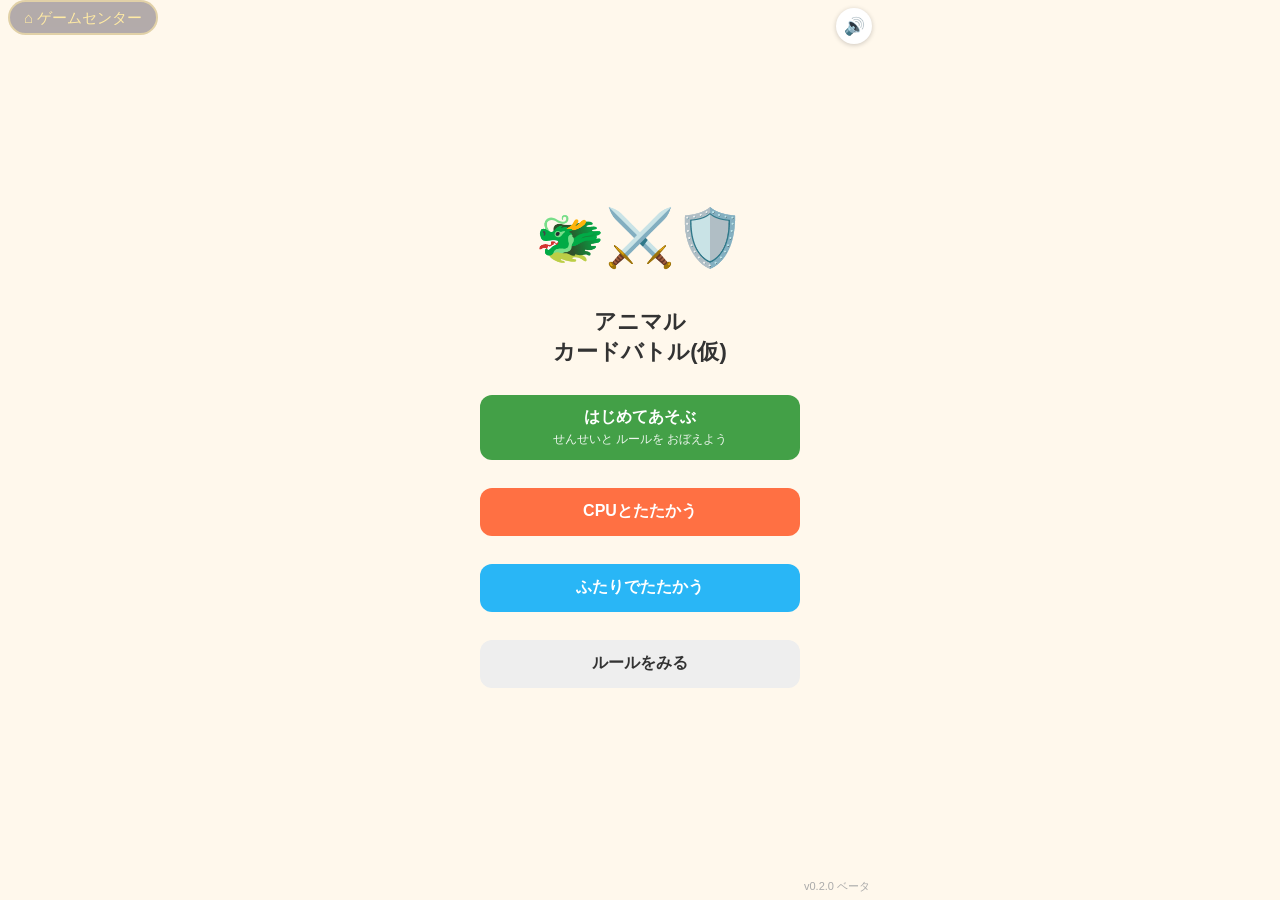
==== commit 1011b9b0: "cards: チュートリアル「はじめてあそぶ」を追加 v0.2.0 子どもに遊ばせたところ「ルールが直感的にわかりにくい」との評価だったため、 タイトルに「はじめてあそぶ」ボタンを足し、実際に1手ずつ" ====
--- a/games/cards/index.html
+++ b/games/cards/index.html
@@ -54,8 +54,10 @@
   .btn-secondary { background: var(--accent2); color: #fff; }
   .btn-plain { background: #eee; color: #333; }
   .btn-danger { background: var(--danger); color: #fff; }
+  .btn-tutorial { background: var(--c-uc); color: #fff; }
   .btn-block { width: 100%; margin: 8px 0; }
   button:disabled { opacity: 0.4; cursor: default; }
+  .btn-sub { display: block; font-size: 12px; font-weight: normal; margin-top: 3px; opacity: 0.9; }
 
   /* ---------- タイトル ---------- */
   #screen-title { justify-content: center; align-items: center; gap: 12px; }
@@ -248,6 +250,35 @@
   .phase-banner #phase-banner-title { font-size: 18px; font-weight: bold; line-height: 1.3; }
   .phase-banner #phase-banner-desc { font-size: 12px; margin-top: 2px; color: #8a5236; }
 
+  /* ---------- チュートリアル（せんせいパネル・光るヒント） ---------- */
+  .tutor-panel {
+    display: flex; align-items: center; gap: 8px;
+    background: #fff3d6; border: 2px solid var(--c-sr); border-radius: 12px;
+    padding: 8px 10px; margin: 2px 2px 0;
+  }
+  .tutor-face { font-size: 26px; line-height: 1; flex: 0 0 auto; }
+  /* 文の長さでパネルの高さが変わると、下の主ボタンの位置がずれて押しまちがえる。
+     4行ぶんの高さを確保して、ステップが進んでもボタンが動かないようにする。 */
+  #tutor-text {
+    flex: 1; font-size: 13px; line-height: 1.5; white-space: pre-line;
+    min-height: 78px; display: flex; flex-direction: column; justify-content: center;
+  }
+  #btn-tutor-next { flex: 0 0 auto; min-height: 42px; padding: 8px 14px; font-size: 14px; }
+  .tutor-target {
+    border-radius: 10px;
+    animation: tutorpulse 1.1s ease-in-out infinite;
+  }
+  @keyframes tutorpulse {
+    0%, 100% { box-shadow: 0 0 0 3px var(--accent); }
+    50% { box-shadow: 0 0 0 7px rgba(255,112,67,0.35); }
+  }
+  #screen-tutorial-end { justify-content: center; align-items: center; text-align: center; gap: 12px; }
+  #screen-tutorial-end .title-emoji { font-size: 52px; }
+  #tutorial-end-note {
+    background: var(--panel); border-radius: 10px; padding: 14px; font-size: 14px;
+    line-height: 1.9; width: 100%; max-width: 320px; text-align: left;
+  }
+
   /* ---------- モーダル ---------- */
   #modal-overlay {
     position: fixed; inset: 0; background: rgba(0,0,0,0.45);
@@ -296,11 +327,12 @@
     <div class="title-emoji">🐲⚔️🛡️</div>
     <h1>アニマル<br>カードバトル(仮)</h1>
     <div class="title-buttons">
+      <button id="btn-tutorial" class="btn-tutorial btn-block">はじめてあそぶ<span class="btn-sub">せんせいと ルールを おぼえよう</span></button>
       <button id="btn-vs-cpu" class="btn-primary btn-block">CPUとたたかう</button>
       <button id="btn-vs-human" class="btn-secondary btn-block">ふたりでたたかう</button>
       <button id="btn-rules" class="btn-plain btn-block">ルールをみる</button>
     </div>
-    <div class="version-tag">v0.1.0 ベータ</div>
+    <div class="version-tag">v0.2.0 ベータ</div>
   </div>
 
   <!-- ルール画面 -->
@@ -350,7 +382,7 @@
 
     <div class="field-row" id="my-field"></div>
     <div class="bar" id="my-bar"></div>
-    <div class="hand-wrap">
+    <div class="hand-wrap" id="hand-wrap">
       <div class="hand-scroll" id="hand-scroll"></div>
       <div class="scroll-hint hidden" id="hand-scroll-hint">→</div>
     </div>
@@ -358,6 +390,11 @@
       <div id="phase-banner-title"></div>
       <div id="phase-banner-desc"></div>
     </div>
+    <div class="tutor-panel hidden" id="tutor-panel">
+      <span class="tutor-face">🦉</span>
+      <div id="tutor-text"></div>
+      <button id="btn-tutor-next" class="btn-primary">つぎへ</button>
+    </div>
     <div class="main-action" id="main-action">
       <button id="btn-main-action" class="btn-primary"></button>
     </div>
@@ -369,6 +406,22 @@
     <div id="victory-detail"></div>
     <button id="btn-again" class="btn-primary btn-block" style="max-width:280px;">もういちど</button>
     <button id="btn-title2" class="btn-plain btn-block" style="max-width:280px;">タイトルへ</button>
+  </div>
+
+  <!-- チュートリアル おわり画面 -->
+  <div id="screen-tutorial-end" class="screen hidden">
+    <div class="title-emoji">🦉🎉</div>
+    <h2>これで ルールは バッチリ！</h2>
+    <div id="tutorial-end-note">
+      ・じぶんの ばんは「ひく→ためる→だす→たたかう」<br>
+      ・カードの ★＝ ひつような コストの かず<br>
+      ・ダメージ ＝ こうげき力 − ぼうぎょ力<br>
+      ・やられた モンスターの もちぬしは ★のかず だけ たいりょくが へる<br>
+      ・あいての ばが からっぽなら ちょくせつこうげき
+    </div>
+    <button id="btn-tutorial-cpu" class="btn-primary btn-block" style="max-width:280px;">CPUと たたかう</button>
+    <button id="btn-tutorial-again" class="btn-secondary btn-block" style="max-width:280px;">もういちど おしえてもらう</button>
+    <button id="btn-tutorial-title" class="btn-plain btn-block" style="max-width:280px;">タイトルへ</button>
   </div>
 
   <!-- 全ログ画面 -->
@@ -1327,13 +1380,15 @@
   // ---------------------------------------------------------------------
   // 状態
   // ---------------------------------------------------------------------
-  var mode = 'cpu'; // 'cpu' | 'hotseat'
-  var humanIdx = 0; // CPU戦での「じぶん」のプレイヤー番号(固定)
+  var mode = 'cpu'; // 'cpu' | 'hotseat' | 'tutorial'
+  var humanIdx = 0; // CPU戦・チュートリアルでの「じぶん」のプレイヤー番号(固定)
   var gameState = null;
   var ui = { selectedAttacker: null, anim: null, deadGhost: null, fullLogReturn: 'screen-game', slots: [[null, null, null, null], [null, null, null, null]] };
   var jankenFirstPlayer = null;
 
-  function selfIndex() { return mode === 'cpu' ? humanIdx : gameState.acting; }
+  // ホットシート(ふたり対戦)以外は「じぶん/あいて」表記・自分視点固定で描く。
+  function isSolo() { return mode !== 'hotseat'; }
+  function selfIndex() { return isSolo() ? humanIdx : gameState.acting; }
   function oppIndex() { return 1 - selfIndex(); }
   function isMyInteractiveTurn() { return gameState && gameState.phase !== 'gameover' && gameState.acting === selfIndex(); }
 
@@ -1375,6 +1430,7 @@
     showScreen('screen-janken');
   }
 
+  $('btn-tutorial').onclick = function () { Sound.resume(); startTutorial(); };
   $('btn-vs-cpu').onclick = function () { Sound.resume(); mode = 'cpu'; humanIdx = 0; goToJanken(); };
   $('btn-vs-human').onclick = function () { Sound.resume(); mode = 'hotseat'; goToJanken(); };
   $('btn-rules').onclick = function () { showScreen('screen-rules'); };
@@ -1409,6 +1465,7 @@
       : ['human', 'human'];
     gameState = Engine.newGame(deck0, deck1, jankenFirstPlayer, rng, controllers);
     ui = { selectedAttacker: null, anim: null, deadGhost: null, fullLogReturn: 'screen-game', slots: [[null, null, null, null], [null, null, null, null]] };
+    tut = null;
     Engine.beginTurn(gameState);
     enterTurnFlow();
   }
@@ -1424,6 +1481,7 @@
     } else {
       showScreen('screen-game');
       render();
+      if (mode === 'tutorial' && gameState.acting === humanIdx) tutNotify('myTurn');
       maybeRunCpu();
     }
   }
@@ -1437,10 +1495,212 @@
   }
 
   function maybeRunCpu() {
-    if (mode === 'cpu' && gameState.phase !== 'gameover' && gameState.acting !== humanIdx) {
-      runCpuTurn();
-    }
-  }
+    if (!gameState || gameState.phase === 'gameover') return;
+    if (gameState.acting === humanIdx) return;
+    if (mode === 'cpu') runCpuTurn();
+    else if (mode === 'tutorial') runTutorialOppTurn();
+  }
+
+  // ---------------------------------------------------------------------
+  // チュートリアル（はじめてあそぶ）
+  // 実際のルールエンジンをそのまま使い、配るカードと あいての手を固定して
+  // 「せんせい」の指示どおりに1手ずつ進めてもらう。ルールの数値には手を加えない。
+  // ---------------------------------------------------------------------
+
+  // ==== TUTORIAL_DATA_BEGIN ====
+  // 配るカードと あいての手順。ここだけは検証ゲート(run_sim.js)が抜き出して
+  // 「カード名が実在するか」「筋書きどおりに進むか」を毎回たしかめる。
+  // deck0/deck1 は「ひく順」に並べる(実際に配るときは逆順にしてpopで引く)。
+  var TUT_DATA = {
+    hand0: ['C-とっこう', 'C-かたい', 'C-体力型', 'UC-バランス', 'R-バランス'],
+    deck0: ['C-バランス', 'C-攻撃型', 'UC-かたい', 'R-かたい', 'UC-攻守型', 'C-よわい'],
+    // あいては1体だけ弱いモンスターを出し、以後はコストが足りずに何も出せない。
+    hand1: ['C-よわい', 'SR-体力型', 'SR-かたい', 'SR-バランス', 'SR-攻撃型'],
+    deck1: ['SR-攻撃寄り', 'SR-攻守型', 'SR-体力型', 'SR-かたい', 'SR-バランス'],
+    oppScript: [
+      { charge: ['SR-体力型', 'SR-かたい'], summon: 'C-よわい' },
+      { charge: ['SR-バランス'], summon: null },
+      { charge: [], summon: null }
+    ]
+  };
+  // ==== TUTORIAL_DATA_END ====
+
+  // t: 'info' = よんで「つぎへ」/ 'do' = 指定の操作をするまで待つ / 'oppturn' = あいての番 / 'end' = おわり
+  // wait: 'charge' | 'summon' | 'phase:play' | 'phase:battle' | 'select' | 'attack' | 'endTurn'
+  var TUT_STEPS = [
+    // --- じぶんの 1ターンめ ---
+    { t: 'info', target: 'opp-bar', msg: 'ようこそ！ ルールを おぼえよう。\nうえが あいて、したが じぶん。\nおたがい たいりょく(HP)は 10。さきに 0に したら かち！' },
+    { t: 'info', target: 'phase-strip', msg: 'じぶんの ばんは この 4つの じゅんばんで すすむよ。\n「ひく」→「ためる」→「だす」→「たたかう」' },
+    { t: 'do', wait: 'charge', target: 'hand-wrap', msg: 'いまは【ためる】。\nしたの てふだを 1まい タップして「コストにする」を えらんでね。' },
+    { t: 'info', target: 'my-bar', msg: 'てふだを うら向きに おくと「コスト」に なるよ。\nコストは モンスターを だすための ちから。まいターン 1まいずつ ふやせるんだ。' },
+    { t: 'do', wait: 'phase:play', target: 'main-action', msg: 'つぎに すすもう。「つぎへ（だす）」を おしてね。' },
+    { t: 'do', wait: 'summon', target: 'hand-wrap', msg: 'いまは【だす】。\nあかるく なっている ★1の カードを タップして「だす」を えらぼう！' },
+    { t: 'info', target: 'hand-wrap', msg: 'カードの ★＝ ひつような コストの かず。\nくらい カードは まだ コストが たりないんだ。' },
+    { t: 'do', wait: 'phase:battle', target: 'main-action', msg: '「つぎへ（たたかう）」を おしてね。' },
+    { t: 'info', target: 'my-field', msg: 'いまは【たたかう】。\nでも だしたばかりの モンスターは まだ ねむっていて、この ターンは たたかえないんだ。' },
+    { t: 'do', wait: 'endTurn', target: 'main-action', msg: 'きょうは ここまで。「ターンおわり」を おしてね。' },
+    { t: 'oppturn', msg: 'あいての ばん…\nなにを するか みてみよう。' },
+    // --- じぶんの 2ターンめ ---
+    { t: 'info', target: 'opp-field', msg: 'あいてが モンスターを だしたよ。\nそして じぶんの ばん。さいしょに やまふだから 1まい ひいたよ。' },
+    { t: 'do', wait: 'charge', target: 'hand-wrap', msg: 'また てふだを 1まい「コストにする」を えらんで、コストを ふやそう。' },
+    { t: 'do', wait: 'phase:play', target: 'main-action', msg: '「つぎへ（だす）」を おしてね。' },
+    { t: 'do', wait: 'phase:battle', target: 'main-action', msg: 'こんかいは だすのは おやすみ。「つぎへ（たたかう）」を おしてね。' },
+    { t: 'do', wait: 'select', target: 'my-field', msg: 'いまは【たたかう】。\nじぶんの モンスターを タップして えらぼう！' },
+    { t: 'info', target: 'opp-field', msg: 'あいての カードの みぎうえの すうじが ダメージ。\nダメージ ＝ こうげき力 − ぼうぎょ力 だよ。' },
+    { t: 'do', wait: 'attack', target: 'opp-field', msg: 'あいての モンスターを タップして こうげき！' },
+    { t: 'info', target: 'opp-bar', msg: 'やっつけた！\nやられた モンスターの もちぬしは、その カードの ★の かずだけ たいりょくが へるんだ。' },
+    { t: 'do', wait: 'endTurn', target: 'main-action', msg: '「ターンおわり」を おしてね。' },
+    { t: 'oppturn', msg: 'あいての ばん…' },
+    // --- じぶんの 3ターンめ ---
+    { t: 'info', target: 'opp-field', msg: 'あいての ばが からっぽに なったよ。\nこういう ときは あいての 本体を「ちょくせつこうげき」できる！' },
+    { t: 'do', wait: 'phase:play', target: 'main-action', msg: '「つぎへ（だす）」を おしてね。' },
+    { t: 'do', wait: 'phase:battle', target: 'main-action', msg: '「つぎへ（たたかう）」を おしてね。' },
+    { t: 'do', wait: 'attack', target: 'opp-field', msg: 'あかい「ちょくせつこうげき」の ボタンを おそう！' },
+    { t: 'info', target: 'opp-bar', msg: 'ちょくせつこうげきの ダメージは ★の かず。\nこうやって あいての HPを 0に したら かちだよ！' },
+    { t: 'end' }
+  ];
+
+  var TUTOR_TARGET_IDS = ['opp-bar', 'opp-field', 'phase-strip', 'my-field', 'my-bar', 'hand-wrap', 'main-action'];
+  var tut = null; // { i: 進行中のステップ, oppTurn: あいての手順の番号, busy: 演出まちで操作を止める }
+
+  function cardByName(name) {
+    for (var i = 0; i < Engine.CARD_POOL_V3.length; i++) {
+      if (Engine.CARD_POOL_V3[i].name === name) return Engine.CARD_POOL_V3[i];
+    }
+    return null;
+  }
+  function cardsByName(names) { return names.map(cardByName); }
+  function handCardByName(p, name) {
+    for (var i = 0; i < p.hand.length; i++) if (p.hand[i].name === name) return p.hand[i];
+    return null;
+  }
+
+  function startTutorial() {
+    mode = 'tutorial';
+    humanIdx = 0;
+    jankenFirstPlayer = 0;
+    gameState = Engine.newGame(cardsByName(TUT_DATA.deck0), cardsByName(TUT_DATA.deck1), 0, rng, ['human', 'cpu']);
+    var p0 = gameState.players[0], p1 = gameState.players[1];
+    p0.hand = cardsByName(TUT_DATA.hand0);
+    p0.deck = cardsByName(TUT_DATA.deck0).reverse();
+    p1.hand = cardsByName(TUT_DATA.hand1);
+    p1.deck = cardsByName(TUT_DATA.deck1).reverse();
+    ui = { selectedAttacker: null, anim: null, deadGhost: null, fullLogReturn: 'screen-game', slots: [[null, null, null, null], [null, null, null, null]] };
+    tut = { i: 0, oppTurn: 0, busy: false };
+    Engine.beginTurn(gameState);
+    enterTurnFlow();
+  }
+
+  function tutStep() { return tut ? TUT_STEPS[tut.i] : null; }
+
+  // いまのステップで ゆるされている操作だけを うけつける(まちがったタップで迷子にならないように)。
+  function tutAllows(kind) {
+    if (mode !== 'tutorial') return true;
+    if (!tut || tut.busy) return false;
+    var st = tutStep();
+    if (!st || st.t !== 'do') return false;
+    if (kind === 'hand') return st.wait === 'charge' || st.wait === 'summon';
+    if (kind === 'main') return st.wait === 'phase:play' || st.wait === 'phase:battle' || st.wait === 'endTurn';
+    if (kind === 'select') return st.wait === 'select' || st.wait === 'attack';
+    if (kind === 'attack') return st.wait === 'attack';
+    return false; // 退却はチュートリアルでは使わない
+  }
+
+  function tutAdvance() {
+    if (!tut) return;
+    tut.busy = false;
+    tut.i += 1;
+    var st = tutStep();
+    if (st && st.t === 'end') { showScreen('screen-tutorial-end'); return; }
+    render();
+  }
+
+  // 操作が完了したことを伝える。delayMs を渡すと、その間は操作を止めて演出を見せてから進む。
+  function tutNotify(kind, delayMs) {
+    if (mode !== 'tutorial' || !tut) return;
+    var st = tutStep();
+    if (!st) return;
+    if (st.t === 'oppturn') {
+      if (kind === 'myTurn') tutAdvance();
+      return;
+    }
+    if (st.t !== 'do' || st.wait !== kind) return;
+    if (delayMs) {
+      tut.busy = true;
+      setTimeout(tutAdvance, delayMs);
+    } else {
+      tutAdvance();
+    }
+  }
+
+  // 「せんせい」パネルと 光るヒントを画面に反映する。render() の最後から毎回呼ぶ。
+  function updateTutorUI() {
+    var panel = $('tutor-panel');
+    if (!panel) return;
+    for (var i = 0; i < TUTOR_TARGET_IDS.length; i++) {
+      var t = $(TUTOR_TARGET_IDS[i]);
+      if (t) t.classList.remove('tutor-target');
+    }
+    var st = tutStep();
+    if (mode !== 'tutorial' || !st) {
+      panel.classList.add('hidden');
+      $('phase-banner').classList.remove('hidden');
+      $('log-area').classList.remove('hidden');
+      return;
+    }
+    // チュートリアル中は画面をすっきりさせるため、フェーズ帯とログの代わりにパネルを出す。
+    $('phase-banner').classList.add('hidden');
+    $('log-area').classList.add('hidden');
+    panel.classList.remove('hidden');
+    $('tutor-text').textContent = st.msg || '';
+    $('btn-tutor-next').classList.toggle('hidden', st.t !== 'info');
+    if (st.target && !tut.busy && st.t !== 'oppturn') {
+      var el = $(st.target);
+      if (el) el.classList.add('tutor-target');
+    }
+  }
+
+  // チュートリアルの あいて。CPUの思考は使わず TUT_DATA.oppScript のとおりに動く。
+  async function runTutorialOppTurn() {
+    var sc = TUT_DATA.oppScript[tut.oppTurn] || { charge: [], summon: null };
+    tut.oppTurn += 1;
+    var p = gameState.players[gameState.acting];
+    await sleep(500);
+    for (var i = 0; i < sc.charge.length; i++) {
+      if (!Engine.canChargeMore(gameState)) break;
+      var c = handCardByName(p, sc.charge[i]) || p.hand[0];
+      if (!c || !Engine.chargeCard(gameState, c)) break;
+      Sound.charge();
+      render();
+      await sleep(650);
+    }
+    Engine.advanceToPlay(gameState);
+    render();
+    await sleep(300);
+    if (sc.summon) {
+      var s = handCardByName(p, sc.summon);
+      if (s && Engine.canSummon(gameState, s).ok) {
+        Engine.summon(gameState, s);
+        Sound.summon();
+        ui.anim = { flash: [false, false], bodyDmg: null, summonedCard: p.field[p.field.length - 1] };
+        render();
+        ui.anim = null;
+        await sleep(750);
+      }
+    }
+    Engine.advanceToBattle(gameState);
+    render();
+    await sleep(400);
+    doEndTurn();
+  }
+
+  $('btn-tutor-next').onclick = function () {
+    var st = tutStep();
+    if (st && st.t === 'info') tutAdvance();
+  };
+  $('btn-tutorial-cpu').onclick = function () { tut = null; mode = 'cpu'; humanIdx = 0; goToJanken(); };
+  $('btn-tutorial-again').onclick = function () { startTutorial(); };
+  $('btn-tutorial-title').onclick = function () { tut = null; mode = 'cpu'; showScreen('screen-title'); };
 
   // ---------------------------------------------------------------------
   // アニメーション用の補助
@@ -1635,45 +1895,46 @@
     } else if (gameState.phase === 'gameover') {
       showVictory();
     }
+    if (res.ok) tutNotify('attack', res.killed ? 1100 : 900);
   }
 
   function onMainAction() {
     if (!isMyInteractiveTurn()) return;
+    if (!tutAllows('main')) return;
+    // チュートリアル中は「せんせい」が次にすることを指示しているので、確認ダイアログは出さない。
+    var skipConfirm = (mode === 'tutorial');
+    var message, remaining, proceed;
     if (gameState.phase === 'charge') {
-      if (hasChargeRemaining()) {
-        openConfirmModal('まだ コストに おけるよ。つぎへ すすむ？', function () {
-          ui.selectedAttacker = null;
-          Engine.advanceToPlay(gameState);
-          render();
-        });
-      } else {
+      message = 'まだ コストに おけるよ。つぎへ すすむ？';
+      remaining = hasChargeRemaining();
+      proceed = function () {
         ui.selectedAttacker = null;
         Engine.advanceToPlay(gameState);
         render();
-      }
+        tutNotify('phase:play');
+      };
     } else if (gameState.phase === 'play') {
-      if (hasPlayRemaining()) {
-        openConfirmModal('まだ モンスターを だせるよ。つぎへ すすむ？', function () {
-          ui.selectedAttacker = null;
-          Engine.advanceToBattle(gameState);
-          render();
-        });
-      } else {
+      message = 'まだ モンスターを だせるよ。つぎへ すすむ？';
+      remaining = hasPlayRemaining();
+      proceed = function () {
         ui.selectedAttacker = null;
         Engine.advanceToBattle(gameState);
         render();
-      }
+        tutNotify('phase:battle');
+      };
     } else if (gameState.phase === 'battle') {
-      if (hasBattleRemaining()) {
-        openConfirmModal('まだ こうげき できるよ。ターンを おわる？', function () {
-          ui.selectedAttacker = null;
-          doEndTurn();
-        });
-      } else {
+      message = 'まだ こうげき できるよ。ターンを おわる？';
+      remaining = hasBattleRemaining();
+      proceed = function () {
         ui.selectedAttacker = null;
+        tutNotify('endTurn');
         doEndTurn();
-      }
-    }
+      };
+    } else {
+      return;
+    }
+    if (remaining && !skipConfirm) openConfirmModal(message, proceed);
+    else proceed();
   }
   $('btn-main-action').onclick = onMainAction;
 
@@ -1756,6 +2017,7 @@
         Sound.charge();
         withAnim(function () { Engine.chargeCard(gameState, card); });
         closeModal();
+        tutNotify('charge', 500);
       }));
       if (!canCharge) buttonsEl.appendChild(mkReason('もうこれ以上は ためられません'));
       buttonsEl.appendChild(mkModalButton('だす（このフェーズではできない）', false, null));
@@ -1770,6 +2032,7 @@
           return { summonedCard: p.field[p.field.length - 1] };
         });
         closeModal();
+        tutNotify('summon', 600);
       }));
       if (!check.ok) buttonsEl.appendChild(mkReason(check.reason));
     }
@@ -1857,8 +2120,8 @@
     if (!gameState || gameState.phase === 'gameover') return;
     var self = gameState.players[selfIndex()];
     var opp = gameState.players[oppIndex()];
-    var oppName = mode === 'cpu' ? 'あいて' : (opp.idx === 0 ? 'プレイヤー1' : 'プレイヤー2');
-    var selfName = mode === 'cpu' ? 'じぶん' : (self.idx === 0 ? 'プレイヤー1' : 'プレイヤー2');
+    var oppName = isSolo() ? 'あいて' : (opp.idx === 0 ? 'プレイヤー1' : 'プレイヤー2');
+    var selfName = isSolo() ? 'じぶん' : (self.idx === 0 ? 'プレイヤー1' : 'プレイヤー2');
 
     renderBar('opp-bar', opp, oppName, true);
     renderBar('my-bar', self, selfName, false);
@@ -1869,6 +2132,7 @@
     renderLog();
     renderHand(self);
     renderMainButton();
+    updateTutorUI();
   }
 
   // 指示書13 A-1: 「今どのフェーズか分かりにくい」への対応。
@@ -1982,7 +2246,7 @@
       var div = document.createElement('div');
       div.className = 'mon-card rarity-' + m.card.rarity + (m === ghost ? ' anim-dead' : '');
       div.innerHTML = monCardHtml(m);
-      if (m !== ghost && interactive && gameState.phase === 'play') {
+      if (m !== ghost && interactive && gameState.phase === 'play' && mode !== 'tutorial') {
         div.onclick = (function (mon) { return function () { openRetreatConfirm(mon); }; })(m);
       } else if (m !== ghost && interactive && gameState.phase === 'battle') {
         var attackable = Engine.canAttack(gameState, m);
@@ -1990,7 +2254,11 @@
           div.classList.add('dimmed');
         } else {
           if (ui.selectedAttacker === m) div.classList.add('selectable');
-          div.onclick = (function (mon) { return function () { ui.selectedAttacker = mon; render(); }; })(m);
+          if (tutAllows('select')) {
+            div.onclick = (function (mon) {
+              return function () { ui.selectedAttacker = mon; render(); tutNotify('select'); };
+            })(m);
+          }
         }
       }
       decorateMonDiv(div, m);
@@ -2021,6 +2289,7 @@
         btn.className = 'btn-danger';
         btn.style.width = '100%';
         btn.textContent = 'ちょくせつこうげき（' + chosen.card.rarityNum + 'ダメージ）';
+        btn.disabled = !tutAllows('attack');
         btn.onclick = function () {
           ui.selectedAttacker = chosen;
           confirmDirectAttack();
@@ -2052,7 +2321,9 @@
         badge.className = 'dmg-badge';
         badge.textContent = String(dmg);
         div.appendChild(badge);
-        div.onclick = (function (mon) { return function () { executeAttack(mon); }; })(m);
+        if (tutAllows('attack')) {
+          div.onclick = (function (mon) { return function () { executeAttack(mon); }; })(m);
+        }
       }
       decorateMonDiv(div, m);
       el.appendChild(div);
@@ -2079,7 +2350,7 @@
   // カード名の前にはICON_BY_NAMEから引いたアイコンを付ける。
   // ---------------------------------------------------------------------
   function playerLabel(pIdx) {
-    if (mode === 'cpu') {
+    if (isSolo()) {
       return pIdx === selfIndex() ? 'あなた' : 'あいて';
     }
     return pIdx === 0 ? 'プレイヤー1' : 'プレイヤー2';
@@ -2175,7 +2446,7 @@
       var div = document.createElement('div');
       div.className = 'hand-card rarity-' + c.rarity;
       var usable = false;
-      if (interactive) {
+      if (interactive && tutAllows('hand')) {
         if (gameState.phase === 'charge') usable = Engine.canChargeMore(gameState);
         else if (gameState.phase === 'play') usable = Engine.canSummon(gameState, c).ok;
       }
@@ -2186,7 +2457,7 @@
         '<div class="hc-stats">A' + c.atk + '/D' + c.df + '/H' + c.hp + '</div>' +
         '<div class="hc-rarity">' + c.rarity + '</div>';
       div.onclick = function () {
-        if (!interactive) return;
+        if (!interactive || !tutAllows('hand')) return;
         if (gameState.phase === 'charge' || gameState.phase === 'play') openHandCardModal(c, div);
       };
       el.appendChild(div);
@@ -2211,11 +2482,11 @@
     var btn = $('btn-main-action');
     var interactive = isMyInteractiveTurn();
     if (!interactive) {
-      btn.textContent = mode === 'cpu' ? 'あいての ターン…' : '';
+      btn.textContent = isSolo() ? 'あいての ターン…' : '';
       btn.disabled = true;
       return;
     }
-    btn.disabled = false;
+    btn.disabled = !tutAllows('main');
     if (gameState.phase === 'charge') btn.textContent = 'つぎへ（だす）';
     else if (gameState.phase === 'play') btn.textContent = 'つぎへ（たたかう）';
     else if (gameState.phase === 'battle') btn.textContent = 'ターンおわり';
@@ -2230,7 +2501,7 @@
     var title;
     if (gs.winner === null) {
       title = 'ひきわけ';
-    } else if (mode === 'cpu') {
+    } else if (isSolo()) {
       title = (gs.winner === humanIdx) ? 'あなたの かち！' : 'あいての かち…';
       if (gs.winner === humanIdx) Sound.win(); else Sound.lose();
     } else {
@@ -2241,7 +2512,7 @@
     var d = gs.damageBySource;
     var firstName = gs.firstPlayer === 0 ? 'プレイヤー1' : 'プレイヤー2';
     var html =
-      '<div>せんこう: ' + (mode === 'cpu' ? (gs.firstPlayer === humanIdx ? 'あなた' : 'あいて') : firstName) + '</div>' +
+      '<div>せんこう: ' + (isSolo() ? (gs.firstPlayer === humanIdx ? 'あなた' : 'あいて') : firstName) + '</div>' +
       '<div>ターン数: P0=' + p0.turnNo + ' / P1=' + p1.turnNo + '（ぜんぶで' + gs.ply + '）</div>' +
       '<table>' +
       '<tr><td>モンスターが しんで うけた本体ダメージ</td><td>' + (d.death || 0) + '</td></tr>' +
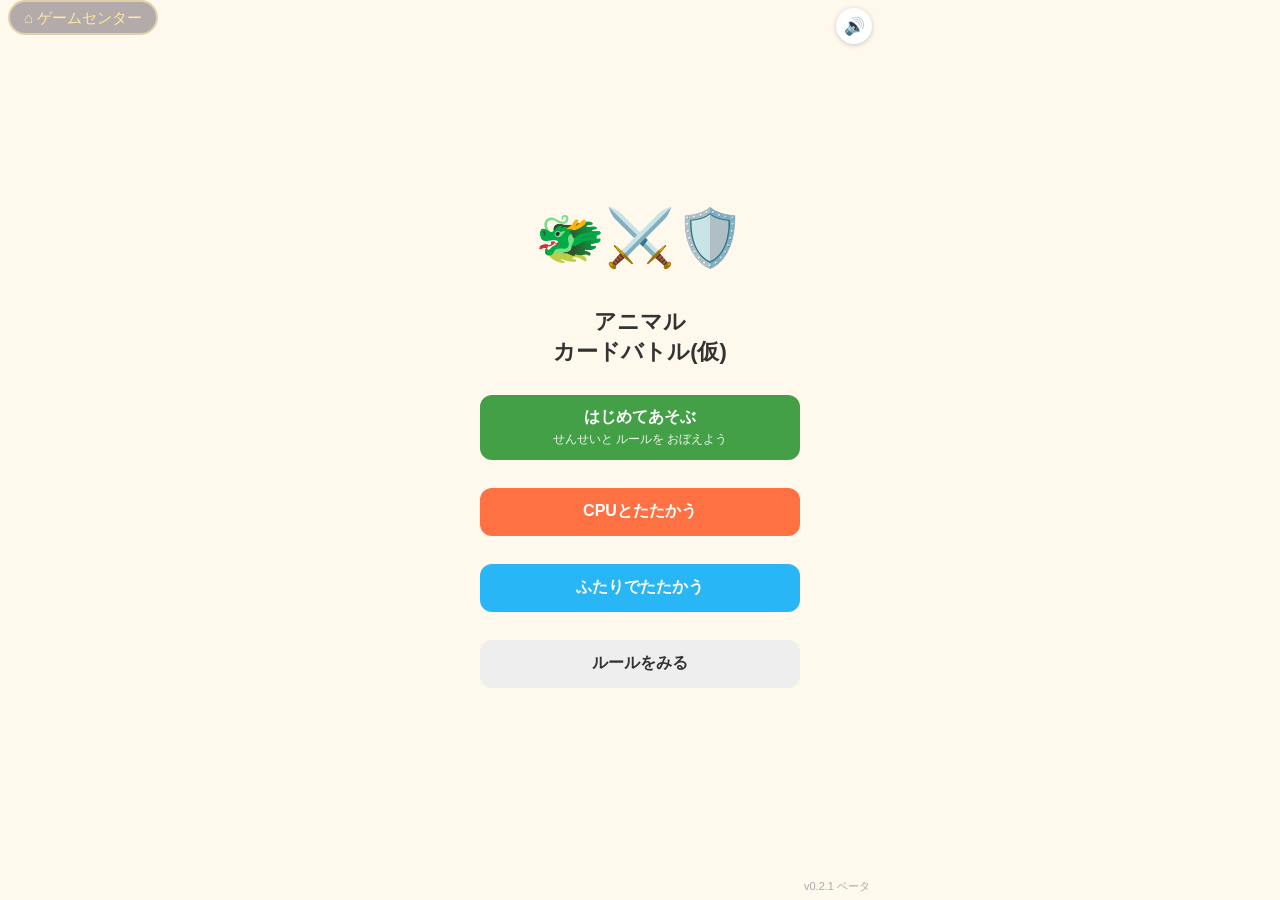
==== commit fc1417a8: "cards: 「コスト」を「おうえん」の言い方に統一 v0.2.1 手札を1まい手放してコストにする概念が子どもに伝わらなかった。原因は1語で 別の2つのことを指していたこと(①手札を永久に手放して置" ====
--- a/games/cards/index.html
+++ b/games/cards/index.html
@@ -89,6 +89,12 @@
   .hp-dots { display: flex; gap: 1px; }
   .hp-dot { width: 9px; height: 9px; border-radius: 50%; background: #4caf50; }
   .hp-dot.empty { background: #ddd; }
+  /* おうえん(内部名: コスト)。まだ おうえんできる人=色つき、この ターン つかった人=グレー。 */
+  .cheer-dots { display: inline-flex; gap: 2px; vertical-align: middle; }
+  .cheer-dot { width: 9px; height: 9px; border-radius: 50%; background: var(--accent); }
+  /* この ターン つかった ぶんは 中ぬきの わ。「いなくなった」のではなく「いま おうえんちゅう」を
+     あらわしたいので、うすい グレーで ぬりつぶさず わっかで のこす。 */
+  .cheer-dot.used { background: transparent; box-shadow: inset 0 0 0 2px #b9b9b9; }
   .bar .pill { background: #f0f0f0; border-radius: 8px; padding: 2px 6px; }
 
   .field-row { display: flex; gap: 6px; min-height: 78px; padding: 2px 0; }
@@ -332,7 +338,7 @@
       <button id="btn-vs-human" class="btn-secondary btn-block">ふたりでたたかう</button>
       <button id="btn-rules" class="btn-plain btn-block">ルールをみる</button>
     </div>
-    <div class="version-tag">v0.2.0 ベータ</div>
+    <div class="version-tag">v0.2.1 ベータ</div>
   </div>
 
   <!-- ルール画面 -->
@@ -340,10 +346,10 @@
     <h2>ルール</h2>
     <ol>
       <li>おたがい たいりょく（HP）は10。デッキは20まい。</li>
-      <li>じぶんの ばんは「ひく→ためる→だす→たたかう」のじゅん。</li>
+      <li>じぶんの ばんは「ひく→おうえん→だす→たたかう」のじゅん。</li>
       <li>ひく: 山ふだから1まいひく（せんこうの1かいめだけ ひかない）。</li>
-      <li>ためる: 手ふだを1まい、うら向きでコストにできる（にんい）。</li>
-      <li>だす: コストの まいすうぶん、モンスターをだせる（ばには合計4てんまで）。</li>
+      <li>おうえん: 手ふだを1まい うら向きに おいて「おうえん」に まわせる（にんい）。手ふだには もどらないが、つかっても つぎの ターンに また おうえんしてくれる。4にんまで。</li>
+      <li>だす: おうえんの かずぶん、モンスターをだせる（★の かず＝ひつような おうえんの かず。ばには合計4てんまで）。</li>
       <li>たたかう: だしたばかりのモンスターは たたかえない。</li>
       <li>ダメージ = こうげき力 − ぼうぎょ力（0いかは0）。ダメージは のこる。</li>
       <li>たいりょくが0になったモンスターは しんで、もちぬしに本体ダメージ。</li>
@@ -374,7 +380,7 @@
 
     <div class="phase-strip" id="phase-strip">
       <div class="phase-step" data-phase="draw">ひく</div>
-      <div class="phase-step" data-phase="charge">ためる</div>
+      <div class="phase-step" data-phase="charge">おうえん</div>
       <div class="phase-step" data-phase="play">だす</div>
       <div class="phase-step" data-phase="battle">たたかう</div>
     </div>
@@ -413,8 +419,9 @@
     <div class="title-emoji">🦉🎉</div>
     <h2>これで ルールは バッチリ！</h2>
     <div id="tutorial-end-note">
-      ・じぶんの ばんは「ひく→ためる→だす→たたかう」<br>
-      ・カードの ★＝ ひつような コストの かず<br>
+      ・じぶんの ばんは「ひく→おうえん→だす→たたかう」<br>
+      ・おうえんは 手ふだに もどらないが、まいターン また おうえんしてくれる<br>
+      ・カードの ★＝ ひつような おうえんの かず<br>
       ・ダメージ ＝ こうげき力 − ぼうぎょ力<br>
       ・やられた モンスターの もちぬしは ★のかず だけ たいりょくが へる<br>
       ・あいての ばが からっぽなら ちょくせつこうげき
@@ -1032,7 +1039,7 @@
     var p = currentPlayer(state);
     if (p.hand.indexOf(cardObj) < 0) return { ok: false, reason: '手札にありません' };
     var cost = cardObj.rarityNum;
-    if (AI.costAvailable(p) < cost) return { ok: false, reason: 'コストがたりない' };
+    if (AI.costAvailable(p) < cost) return { ok: false, reason: 'おうえんが たりない' };
     if (AI.fieldOccupancy(p) + cost > FIELD_CAP) return { ok: false, reason: 'ばがいっぱい' };
     return { ok: true, reason: '' };
   }
@@ -1514,7 +1521,7 @@
   var TUT_DATA = {
     hand0: ['C-とっこう', 'C-かたい', 'C-体力型', 'UC-バランス', 'R-バランス'],
     deck0: ['C-バランス', 'C-攻撃型', 'UC-かたい', 'R-かたい', 'UC-攻守型', 'C-よわい'],
-    // あいては1体だけ弱いモンスターを出し、以後はコストが足りずに何も出せない。
+    // あいては1体だけ弱いモンスターを出し、以後はおうえん(コスト)が足りずに何も出せない。
     hand1: ['C-よわい', 'SR-体力型', 'SR-かたい', 'SR-バランス', 'SR-攻撃型'],
     deck1: ['SR-攻撃寄り', 'SR-攻守型', 'SR-体力型', 'SR-かたい', 'SR-バランス'],
     oppScript: [
@@ -1530,19 +1537,20 @@
   var TUT_STEPS = [
     // --- じぶんの 1ターンめ ---
     { t: 'info', target: 'opp-bar', msg: 'ようこそ！ ルールを おぼえよう。\nうえが あいて、したが じぶん。\nおたがい たいりょく(HP)は 10。さきに 0に したら かち！' },
-    { t: 'info', target: 'phase-strip', msg: 'じぶんの ばんは この 4つの じゅんばんで すすむよ。\n「ひく」→「ためる」→「だす」→「たたかう」' },
-    { t: 'do', wait: 'charge', target: 'hand-wrap', msg: 'いまは【ためる】。\nしたの てふだを 1まい タップして「コストにする」を えらんでね。' },
-    { t: 'info', target: 'my-bar', msg: 'てふだを うら向きに おくと「コスト」に なるよ。\nコストは モンスターを だすための ちから。まいターン 1まいずつ ふやせるんだ。' },
+    { t: 'info', target: 'phase-strip', msg: 'じぶんの ばんは この 4つの じゅんばんで すすむよ。\n「ひく」→「おうえん」→「だす」→「たたかう」' },
+    { t: 'do', wait: 'charge', target: 'hand-wrap', msg: 'いまは【おうえん】。\nてふだを 1まい タップして「おうえんに まわす」を えらんでね。' },
+    { t: 'info', target: 'my-bar', msg: 'おうえんに まわした なかまは、たたかわないで みんなを おうえんしてくれるよ。\n手ふだには もどらないから、いらない カードを えらぼう。' },
+    { t: 'info', target: 'my-bar', msg: 'おうえんは つかっても いなく ならない。\nつぎの ターンには また おうえんしてくれるよ。\nまいターン 1にんずつ ふえて、4にんまで！' },
     { t: 'do', wait: 'phase:play', target: 'main-action', msg: 'つぎに すすもう。「つぎへ（だす）」を おしてね。' },
-    { t: 'do', wait: 'summon', target: 'hand-wrap', msg: 'いまは【だす】。\nあかるく なっている ★1の カードを タップして「だす」を えらぼう！' },
-    { t: 'info', target: 'hand-wrap', msg: 'カードの ★＝ ひつような コストの かず。\nくらい カードは まだ コストが たりないんだ。' },
+    { t: 'do', wait: 'summon', target: 'hand-wrap', msg: 'いまは【だす】。\nおうえんが 1にん いるね。あかるく なっている ★1の カードを タップして「だす」を えらぼう！' },
+    { t: 'info', target: 'hand-wrap', msg: 'カードの ★＝ よぶのに ひつような おうえんの かず。\n★3の なかまは おうえんが 3にん いないと でてこないんだ。' },
     { t: 'do', wait: 'phase:battle', target: 'main-action', msg: '「つぎへ（たたかう）」を おしてね。' },
     { t: 'info', target: 'my-field', msg: 'いまは【たたかう】。\nでも だしたばかりの モンスターは まだ ねむっていて、この ターンは たたかえないんだ。' },
     { t: 'do', wait: 'endTurn', target: 'main-action', msg: 'きょうは ここまで。「ターンおわり」を おしてね。' },
     { t: 'oppturn', msg: 'あいての ばん…\nなにを するか みてみよう。' },
     // --- じぶんの 2ターンめ ---
     { t: 'info', target: 'opp-field', msg: 'あいてが モンスターを だしたよ。\nそして じぶんの ばん。さいしょに やまふだから 1まい ひいたよ。' },
-    { t: 'do', wait: 'charge', target: 'hand-wrap', msg: 'また てふだを 1まい「コストにする」を えらんで、コストを ふやそう。' },
+    { t: 'do', wait: 'charge', target: 'hand-wrap', msg: 'また てふだを 1まい「おうえんに まわす」を えらんで、\nおうえんを ふやそう。' },
     { t: 'do', wait: 'phase:play', target: 'main-action', msg: '「つぎへ（だす）」を おしてね。' },
     { t: 'do', wait: 'phase:battle', target: 'main-action', msg: 'こんかいは だすのは おやすみ。「つぎへ（たたかう）」を おしてね。' },
     { t: 'do', wait: 'select', target: 'my-field', msg: 'いまは【たたかう】。\nじぶんの モンスターを タップして えらぼう！' },
@@ -1905,7 +1913,7 @@
     var skipConfirm = (mode === 'tutorial');
     var message, remaining, proceed;
     if (gameState.phase === 'charge') {
-      message = 'まだ コストに おけるよ。つぎへ すすむ？';
+      message = 'まだ おうえんに まわせるよ。つぎへ すすむ？';
       remaining = hasChargeRemaining();
       proceed = function () {
         ui.selectedAttacker = null;
@@ -2012,14 +2020,14 @@
     if (gameState.phase === 'charge') {
       $('modal-title').textContent = 'このカードを どうする？';
       var canCharge = Engine.canChargeMore(gameState);
-      buttonsEl.appendChild(mkModalButton('コストにする（うら向き）', canCharge, function () {
+      buttonsEl.appendChild(mkModalButton('おうえんに まわす（うら向き）', canCharge, function () {
         flyToCost(sourceEl);
         Sound.charge();
         withAnim(function () { Engine.chargeCard(gameState, card); });
         closeModal();
         tutNotify('charge', 500);
       }));
-      if (!canCharge) buttonsEl.appendChild(mkReason('もうこれ以上は ためられません'));
+      if (!canCharge) buttonsEl.appendChild(mkReason('この ターンは もう おうえんに まわせません'));
       buttonsEl.appendChild(mkModalButton('だす（このフェーズではできない）', false, null));
     } else if (gameState.phase === 'play') {
       $('modal-title').textContent = 'このカードを だしますか？';
@@ -2041,7 +2049,7 @@
     $('modal-overlay').classList.remove('hidden');
   }
 
-  // 手札のカードをコスト置き場の方向へ滑らせて消す簡易フライング演出。
+  // 手札のカードをおうえん(コスト)置き場の方向へ滑らせて消す簡易フライング演出。
   // (画面全体を都度作り直す描画方式のため、実DOMのクローンを作って独立に動かす)
   function flyToCost(sourceEl) {
     if (!sourceEl || prefersReducedMotion()) return;
@@ -2140,8 +2148,8 @@
   // 既存のフェーズ帯(phase-strip、4分割インジケーター)は残したまま、両方表示する。
   var PHASE_BANNER_INFO = {
     draw: { title: 'いまは【ひく】', desc: 'やまふだから 1まい ひくよ' },
-    charge: { title: 'いまは【ためる】', desc: 'てふだを 1まい コストに おけるよ' },
-    play: { title: 'いまは【だす】', desc: 'コストを つかって モンスターを だそう' },
+    charge: { title: 'いまは【おうえん】', desc: 'てふだを 1まい おうえんに まわせるよ' },
+    play: { title: 'いまは【だす】', desc: 'おうえんの かずで モンスターを だそう' },
     battle: { title: 'いまは【たたかう】', desc: 'モンスターを えらんで こうげき！' }
   };
   function renderPhaseBanner() {
@@ -2157,6 +2165,20 @@
     descEl.textContent = info ? info.desc : '';
   }
 
+  // 内部の「コスト」は、画面では ぜんぶ「おうえん」と よぶ(企画・ルールは変えていない)。
+  // おいた枚数(costTotal)ぶんの丸を出し、この ターン まだ つかっていない ぶんだけ色をつける。
+  // 「つかっても いなく ならない/つぎの ターンには また おうえんできる」を目で分かるようにするため、
+  // 数字ではなく丸(HPと同じ見た目)で出している。
+  function cheerDotsHtml(p) {
+    if (p.costTotal <= 0) return 'まだ いない';
+    var available = p.costTotal - p.costUsed;
+    var dots = '';
+    for (var i = 0; i < p.costTotal; i++) {
+      dots += '<span class="cheer-dot' + (i < available ? '' : ' used') + '"></span>';
+    }
+    return '<span class="cheer-dots">' + dots + '</span>';
+  }
+
   function renderBar(elId, p, name, isOpp) {
     var el = $(elId);
     var hpDots = '';
@@ -2171,7 +2193,7 @@
       '<span class="pill hp-pill' + (bodyDmg ? ' hp-hit' : '') + '">HP <span class="hp-num">' + Math.max(0, p.hp) + '</span>' +
       (bodyDmg ? '<span class="dmg-float body">' + escapeHtml(bodyDmg.text) + '</span>' : '') +
       '</span>' +
-      '<span class="pill">つかえるコスト ' + (p.costTotal - p.costUsed) + '（おいた数 ' + p.costTotal + '）</span>' +
+      '<span class="pill">おうえん ' + cheerDotsHtml(p) + '</span>' +
       '<span class="pill">手ふだ ' + handInfo + '</span>' +
       '<span class="pill">山ふだ ' + p.deck.length + '</span>';
     el.classList.remove('anim-flash');
@@ -2376,7 +2398,7 @@
     if (m) return '山ふだが ない！ 1ダメージ';
 
     m = raw.match(/^P(\d): 「(.+)」をコストに置く \(コスト\d+枚\)$/);
-    if (m) return playerLabel(Number(m[1])) + 'が ' + iconFor(m[2]) + m[2] + ' を コストにした';
+    if (m) return playerLabel(Number(m[1])) + 'が ' + iconFor(m[2]) + m[2] + ' を おうえんに まわした';
 
     m = raw.match(/^P(\d): 「(.+)」を召喚 \(コスト\d+消費, 場占有\d+\/4\)$/);
     if (m) return playerLabel(Number(m[1])) + 'が ' + iconFor(m[2]) + m[2] + ' を だした';
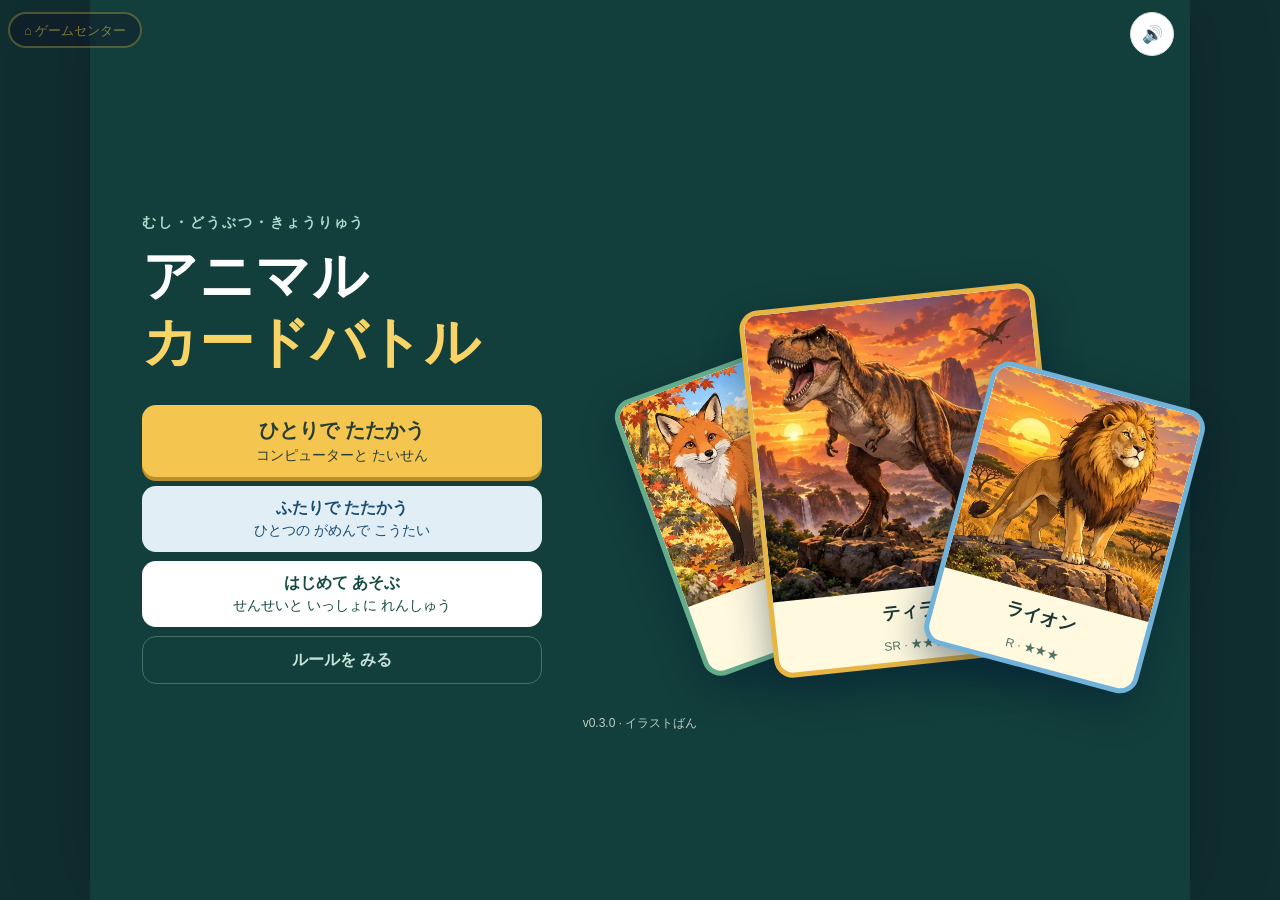
==== commit 13e5736e: "cards: UI を つくりなおし、24しゅ ぜんぶに こゆうイラストを つけた v0.3.0 - タイトルから「ひとり／ふたり／れんしゅう」を えらびやすく せいり - スマホは てふだを よこス" ====
--- a/games/cards/index.html
+++ b/games/cards/index.html
@@ -2,8 +2,8 @@
 <html lang="ja">
 <head>
 <meta charset="UTF-8">
-<meta name="viewport" content="width=device-width, initial-scale=1, maximum-scale=1, user-scalable=no">
-<title>アニマルカードバトル(仮)</title>
+<meta name="viewport" content="width=device-width, initial-scale=1, viewport-fit=cover">
+<title>アニマルカードバトル</title>
 <style>
   :root {
     --c-c: #9e9e9e;
@@ -321,26 +321,24 @@
   /* ---------- 全ログ ---------- */
   #screen-fulllog { padding: 12px; }
   #fulllog-content { flex: 1; overflow-y: auto; background: #fff; border-radius: 8px; padding: 10px; font-size: 12px; line-height: 1.7; white-space: pre-wrap; }
-</style>
+:root{--bg:#e7f0ea;--panel:#fff;--text:#183c3b;--accent:#087766;--accent2:#236c9c;--danger:#c83d46;--c-c:#649880;--c-uc:#128b78;--c-r:#3479bd;--c-sr:#dca526}
+body{background:#102e30;font-family:'Hiragino Maru Gothic ProN','Yu Gothic',sans-serif;font-size:16px;line-height:1.5}#app{max-width:1100px;box-shadow:0 0 80px #0003;background:#e7f0ea}.screen{min-height:100svh;padding:64px 28px 28px}button{min-height:48px;border-radius:14px;transition:background .16s,transform .16s;touch-action:manipulation}button:active{transform:translateY(2px)}button:focus-visible,[role=button]:focus-visible,a:focus-visible{outline:3px solid #e7ae20;outline-offset:4px}.btn-primary{background:#087766;box-shadow:0 4px 0 #06584d}.btn-secondary{background:#e1eef6;color:#194c70}.btn-plain{background:#e9efec;color:#31504c}.btn-tutorial{background:#f4c54f;color:#263e35;box-shadow:0 4px 0 #c89a2e}.btn-danger{background:#c83d46;color:white}.btn-sub{font-size:14px;opacity:1}button:disabled{opacity:.65;box-shadow:none}h1,h2{letter-spacing:.02em}h2{font-size:28px}.sound-toggle{top:12px;right:16px;width:44px;height:44px;border:1px solid #d4e2de;box-shadow:none;z-index:60}.version-tag{color:#bed0c6;position:static;font-size:12px;grid-column:1/-1;text-align:center}#screen-title{background:#123e3b;color:white;display:grid;grid-template-columns:1.05fr 1fr;align-content:center;align-items:center;gap:30px;padding:84px 52px 40px}.title-copy h1{text-align:left;font-size:clamp(34px,4.5vw,55px);line-height:1.2;margin:10px 0 30px;letter-spacing:.01em}.title-copy h1 span{color:#f8d366}.game-mark{font-size:14px;font-weight:800;letter-spacing:.14em;color:#b2d9cd}#screen-title .title-buttons{max-width:400px;gap:9px}.title-buttons .btn-block{margin:0}.title-buttons #btn-vs-cpu{background:#f4c54f;color:#263e35;box-shadow:0 4px 0 #bb902b;font-size:20px;min-height:60px}.title-buttons #btn-tutorial{background:#fff;color:#154b42;box-shadow:none}.title-buttons .btn-plain{background:transparent;color:#c8e2d9;border:1px solid #48716a}.title-art{height:370px;position:relative;isolation:isolate}.showcard{width:63%;position:absolute;left:19%;top:9%;border:5px solid #e6b544;border-radius:19px;overflow:hidden;background:#fff9df;color:#1c3734;box-shadow:0 16px 38px #001c3470;transform:rotate(-6deg);z-index:2}.showcard:first-child{width:47%;left:-3%;top:26%;transform:rotate(-20deg);z-index:1;border-color:#65ac8b}.showcard:last-child{width:47%;left:61%;top:32%;transform:rotate(15deg);z-index:3;border-color:#70b2d9}.showcard .animal-art{aspect-ratio:1}.showcard strong{display:block;padding:10px;text-align:center;font-size:18px}.showcard small{display:block;text-align:center;font-size:12px;padding-bottom:7px;color:#537165}.animal-art{display:block;background-image:var(--atlas);background-position:var(--ax) var(--ay);background-size:var(--abx) var(--aby);background-repeat:no-repeat;background-color:#d7e9dd;aspect-ratio:1;border-radius:8px;overflow:hidden}.showcard .animal-art{border-radius:0}
+#screen-game{gap:8px;padding:62px 24px 20px;display:grid;grid-template-columns:minmax(0,1fr);align-content:start;min-height:100svh}body:has(#homeBtn) #screen-game{padding-top:62px}.bar{display:grid;grid-template-columns:auto 1fr auto;gap:4px 14px;border:1px solid #cadbd2;border-radius:16px;padding:10px 14px;font-size:14px;background:#fff}.bar .name{font-size:15px;margin:0}.player-life{display:flex;align-items:center;gap:9px;white-space:nowrap}.player-life b{font-size:23px;color:#bd3544;line-height:1}.player-life small{font-size:12px;color:#667b74}.hp-dots{gap:3px}.hp-dot{width:10px;height:10px;background:#e1636d}.hp-dot.empty{background:#e4e9e7}.bar .pill{background:transparent;padding:0}.bar-info{grid-column:2/4;display:flex;gap:18px;font-size:12px;color:#567068}.cheer-info{grid-column:3;grid-row:1;white-space:nowrap;font-size:14px;font-weight:700}.cheer-info strong{font-size:22px;color:#087766}.cheer-dots{gap:4px;margin-left:6px}.cheer-dot{width:11px;height:11px}.turn-tag{font-size:12px;color:#087766;grid-column:1;grid-row:2;white-space:nowrap;font-weight:700}.field-row{min-height:140px;gap:10px;padding:4px 0}.field-slot{background:#dae8df;border:1.5px dashed #93b3a3;border-radius:12px;min-height:130px}.field-slot:after{content:'あき';font-size:14px;color:#6c8c7c}.mon-card{display:flex;flex-direction:column;flex:1 1 0;max-width:25%;min-width:0;border-width:2px;border-radius:12px;padding:5px;background:#fff;box-shadow:0 3px 0 #1d4c3717;overflow:visible;touch-action:pan-y}.mon-card .animal-art{height:clamp(68px,10vw,116px);aspect-ratio:auto;flex-shrink:0}.mon-name{font-size:14px!important;text-overflow:clip!important;padding:3px 0;line-height:1.3}.mon-card .mon-stats{display:flex;justify-content:center;gap:7px;font-size:14px}.stat-atk{color:#b14035}.stat-def{color:#226e96}.stat-hp{color:#be3e64}.mon-card .mon-hp{font-size:13px;line-height:1.3;margin-top:3px}.mon-card.dimmed{opacity:1;background:#f0f3f1}.mon-card.dimmed .animal-art{filter:saturate(.65)}.mon-card.selectable{outline:3px solid #e4ae22;outline-offset:2px;box-shadow:0 0 0 6px #ffedaa}.card-state{display:block;font-size:12px;font-weight:700;color:#507565;min-height:18px}.ready .card-state{color:#087766}.mon-card.ready{border-bottom-width:4px}.mon-card.targetable{outline:2px solid #c94e53;outline-offset:1px}.mon-card .dmg-badge{width:auto;min-width:28px;height:26px;border-radius:8px;top:-7px;right:-3px;padding:0 5px;line-height:26px;font-size:14px;z-index:2}.phase-strip{background:#d0e0d5;border:1px solid #bfd3c7;border-radius:12px;padding:4px;gap:3px}.phase-step{font-size:14px;font-weight:700;padding:7px 2px;color:#526c5e;border-radius:8px}.phase-step.active{background:#087766;color:white}.phase-step.done{color:#446751;background:transparent}.phase-step.active.done{background:#087766;color:white}.log-area{font-size:13px;line-height:1.45;padding:8px 12px;min-height:0;max-height:none;height:auto;background:#dce8df;color:#355847;border-radius:10px;cursor:pointer}.log-more{float:right;color:#38624e;margin-left:8px;font-size:12px}.hand-caption{font-size:14px;font-weight:bold;display:flex;justify-content:space-between;color:#375d4f;padding:2px 0}.hand-caption small{font-size:12px;font-weight:normal}.hand-wrap{min-width:0}.hand-scroll{gap:10px;padding:6px 3px 12px;scroll-snap-type:x proximity;overscroll-behavior-x:contain;scrollbar-width:thin}.hand-card{width:140px;min-width:140px;padding:5px;border-width:2px;border-radius:12px;position:relative;scroll-snap-align:start;box-shadow:0 3px 0 #123c271a;touch-action:pan-x pan-y;background:#fff;opacity:1!important}.hand-card .animal-art{height:99px;aspect-ratio:auto}.hand-card .hc-name{font-size:14px;white-space:nowrap;line-height:1.4;margin:4px 0 2px}.hand-card .hc-stats{font-size:14px;display:flex;justify-content:space-evenly}.hand-card .hc-rarity{display:none}.cost-badge{position:absolute;left:2px;top:2px;background:#fff8da;color:#3c513b;border-radius:8px;padding:2px 5px;font-size:12px;font-weight:800;border:1px solid #ddc77c;z-index:1}.hand-card.disabled{background:#edf1ed;color:#53665c}.hand-card.disabled .animal-art{filter:saturate(.7)}.hand-card.usable{border-color:#16866c;box-shadow:0 0 0 2px #a4d3b3}.card-hint{font-size:12px;color:#66816e;margin-top:2px}.hand-card.usable .card-hint{color:#087766;font-weight:800}.scroll-hint{background:#087766;color:white;border-radius:50%;width:30px;height:30px;line-height:30px;right:0;top:40%;font-size:20px}.action-dock{position:sticky;bottom:0;z-index:12;display:grid;grid-template-columns:1fr auto;gap:12px;align-items:center;padding:12px 0 max(12px,env(safe-area-inset-bottom));background:#e7f0eaf5;border-top:1px solid #b6cdbf;backdrop-filter:blur(12px)}#phase-banner{border:0;background:transparent;box-shadow:none;padding:0;margin:0;min-width:0}#phase-banner-title{font-size:17px;font-weight:800;color:#173e30}#phase-banner-desc{font-size:13px;color:#526d5d;line-height:1.4;margin-top:4px}#main-action{margin:0}#btn-main-action{font-size:16px;min-width:156px;width:auto;white-space:nowrap}.tutor-panel{border-radius:14px;border:2px solid #e4b740;background:#fff7d6;padding:12px;gap:10px}#tutor-text{font-size:16px;line-height:1.55}.tutor-face{font-size:30px}#btn-tutor-next{min-width:74px;font-size:15px}
+#modal-overlay,#inspect-overlay{z-index:100001;position:fixed;inset:0;background:#092723bd;display:flex;align-items:center;justify-content:center;padding:16px;backdrop-filter:blur(5px)}#modal-box,#inspect-box{width:min(420px,100%);max-height:calc(100dvh - 32px);overflow-y:auto;background:#fffdf5;border-radius:24px;padding:20px;box-shadow:0 24px 80px #001a274d}#modal-title{font-size:18px;font-weight:700;color:#234d3f;line-height:1.5}#modal-card-big{border:2px solid #a6c5b5;border-radius:16px;padding:9px;margin-bottom:14px}#modal-card-big .mcb-icon{font-size:0;margin:0}#modal-card-big .animal-art{height:clamp(130px,27vh,245px);aspect-ratio:auto}#modal-card-big .mcb-name{font-size:20px;margin:8px 0}#modal-card-big .mcb-stats{font-size:16px;line-height:1.6}#modal-buttons .reason{font-size:14px;color:#ad3b42;margin:0}#modal-buttons button{font-size:16px}#inspect-box{position:relative}#inspect-box .animal-art{aspect-ratio:1}#inspect-title{font-size:25px;text-align:left;margin:15px 0 8px}.inspect-stats{display:grid;grid-template-columns:repeat(3,1fr);gap:8px;margin:15px 0}.inspect-stats span{padding:10px 4px;background:#edf2ec;border-radius:12px;text-align:center;font-size:14px}.inspect-stats b{display:block;font-size:27px}.inspect-cost{font-size:16px;margin:10px 0}.inspect-close{width:100%;margin-top:12px}#screen-rules{max-width:780px;align-self:center}#screen-rules ol{font-size:16px;line-height:1.8;padding-left:26px}#screen-rules li{padding:12px 8px;border-bottom:1px solid #c6d8ca}#screen-janken,#screen-pass,#screen-victory,#screen-tutorial-end{gap:18px}#screen-pass{background:#173d3c}#victory-title{font-size:36px}#victory-detail{max-width:520px;padding:22px}#victory-detail table{font-size:14px}#fulllog-content{font-size:15px;padding:20px}#screen-tutorial-end{align-items:center}#tutorial-end-note{font-size:16px;line-height:1.8;max-width:600px}#homeBtn{font-family:inherit!important;font-size:13px!important;top:12px!important;min-height:36px;z-index:80!important}
+@media(min-width:850px){#screen-game{grid-template-columns:minmax(0,1fr) 290px;column-gap:24px;padding:70px 30px 24px}#opp-bar{grid-column:1;grid-row:1}#opp-field{grid-column:1;grid-row:2}#phase-strip{grid-column:1;grid-row:3}#log-area{grid-column:1;grid-row:4}#my-field{grid-column:1;grid-row:5}#my-bar{grid-column:1;grid-row:6}.hand-caption{grid-column:2;grid-row:1;align-self:center}.hand-wrap{grid-column:2;grid-row:2/7;max-height:610px;overflow-y:auto}.hand-scroll{display:grid;grid-template-columns:repeat(2,minmax(0,1fr));overflow:visible;align-content:start}.hand-card{min-width:0;width:auto}.mon-card .animal-art{height:110px}.action-dock{grid-column:1/-1;grid-row:8}#tutor-panel{grid-column:1/-1;grid-row:7}.scroll-hint{display:none!important}}
+@media(max-width:600px){.screen{padding:62px 16px 22px}#screen-title{grid-template-columns:1fr;padding:62px 24px 28px;gap:12px;align-content:start}.title-art{grid-row:1;height:218px;width:280px;justify-self:center}.title-copy h1{font-size:34px;text-align:center;margin:6px 0 20px}.game-mark{text-align:center;font-size:12px}#screen-title .title-buttons{max-width:none}.showcard{border-width:3px;border-radius:12px}.showcard strong{font-size:14px;padding:6px}.showcard small{display:none}.version-tag{margin-top:8px}#screen-game,body:has(#homeBtn) #screen-game{padding:60px 10px 0;gap:6px}.bar{gap:3px 8px;padding:7px 9px;border-radius:12px}.bar .name{font-size:14px}.player-life b{font-size:22px}.hp-dots{display:none}.bar-info{gap:12px}.cheer-info{font-size:12px}.cheer-info strong{font-size:20px}.cheer-dots{display:none}.field-row{gap:5px;min-height:123px;padding:2px 0}.field-slot{min-height:119px}.mon-card{border-radius:9px;padding:3px}.mon-card .animal-art{height:65px;border-radius:5px}.mon-name{font-size:12px!important}.mon-card .mon-stats{gap:5px;font-size:12px}.mon-card .mon-hp{font-size:12px}.card-state{font-size:12px;min-height:16px}.phase-step{font-size:13px;padding:5px 1px}.log-area{font-size:12px;padding:6px 9px}.hand-card{width:120px;min-width:120px}.hand-card .animal-art{height:78px}.hand-card .hc-name{font-size:13px}.hand-card .hc-stats{font-size:13px}.hand-scroll{gap:8px;padding-bottom:8px}.hand-caption{font-size:13px}.action-dock{gap:8px;padding-top:9px}#phase-banner-title{font-size:15px}#phase-banner-desc{font-size:12px}#btn-main-action{min-width:130px;font-size:14px;padding:11px 10px}.tutor-panel{padding:9px}#tutor-text{font-size:14px}.tutor-face{display:none}}
+@media(prefers-reduced-motion:reduce){*,*:before,*:after{scroll-behavior:auto!important;transition:none!important;animation:none!important}}
+.hand-card .animal-art,.mon-card .animal-art{height:auto;aspect-ratio:1}.hand-card .hc-name{min-height:0}#modal-card-big .animal-art{height:auto;width:min(100%,245px);aspect-ratio:1;margin-inline:auto}#phase-banner{text-align:left}#phase-banner #phase-banner-title{font-size:17px;color:#173e30}#phase-banner #phase-banner-desc{color:#526d5d;font-size:13px}.cheer-info .cheer-dots{display:none}
+@media(max-width:600px){#phase-banner #phase-banner-title{font-size:15px}#phase-banner #phase-banner-desc{font-size:12px}.hand-card .animal-art{width:90px;margin-inline:auto}}
+
+:root{--animals-C:url("[data-uri]");--animals-UC:url("[data-uri]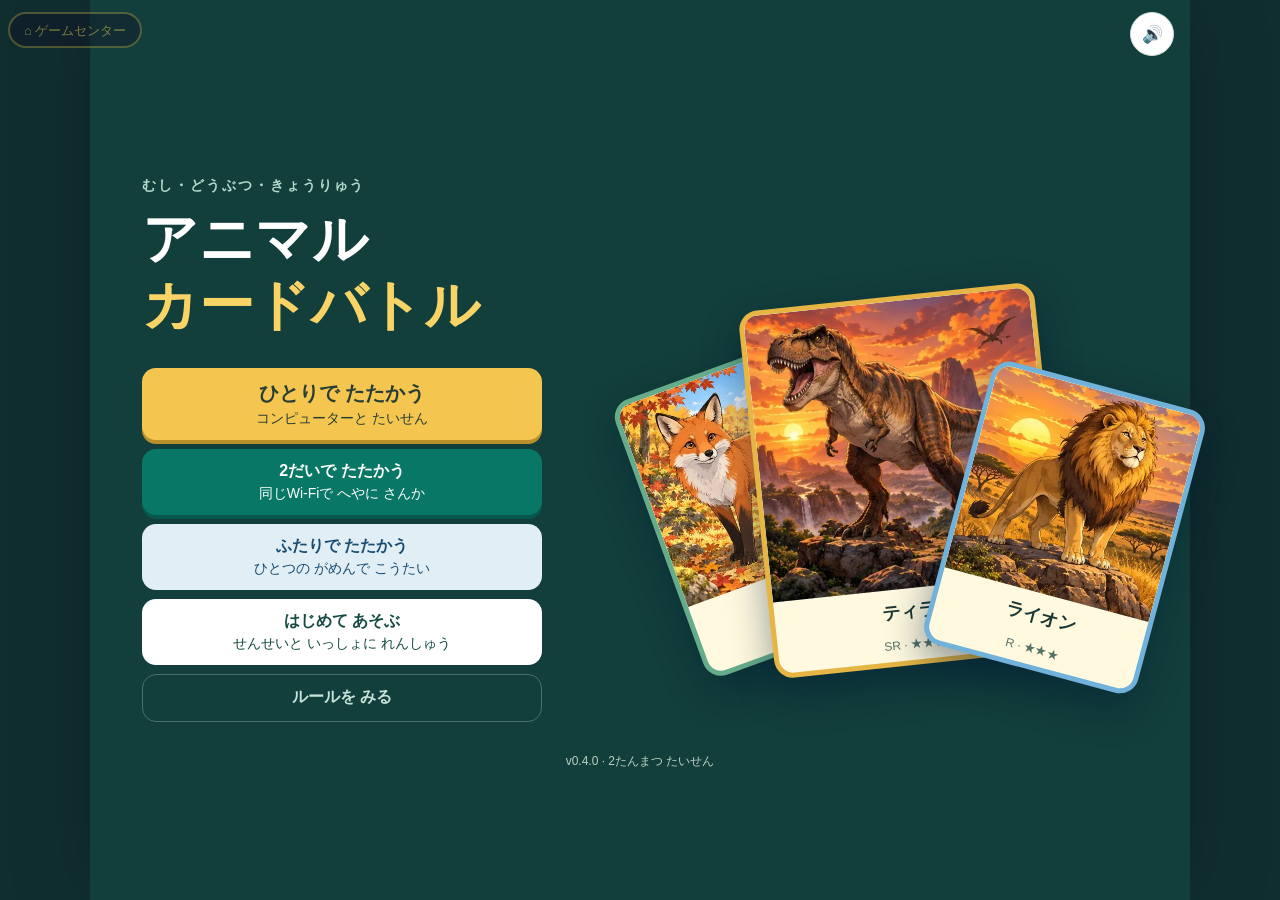
==== commit b86ba194: "cards: おうちの Wi-Fiで 2だいたいせん が できる ように なった v0.4.0 - タイトルに「2だいで たたかう」を ついか。おなじ Wi-Fiの 2だいが   6けたの へやばんご" ====
--- a/games/cards/index.html
+++ b/games/cards/index.html
@@ -331,14 +331,25 @@
 .hand-card .animal-art,.mon-card .animal-art{height:auto;aspect-ratio:1}.hand-card .hc-name{min-height:0}#modal-card-big .animal-art{height:auto;width:min(100%,245px);aspect-ratio:1;margin-inline:auto}#phase-banner{text-align:left}#phase-banner #phase-banner-title{font-size:17px;color:#173e30}#phase-banner #phase-banner-desc{color:#526d5d;font-size:13px}.cheer-info .cheer-dots{display:none}
 @media(max-width:600px){#phase-banner #phase-banner-title{font-size:15px}#phase-banner #phase-banner-desc{font-size:12px}.hand-card .animal-art{width:90px;margin-inline:auto}}
 
-:root{--animals-C:url("[data-uri]");--animals-UC:url("[data-uri]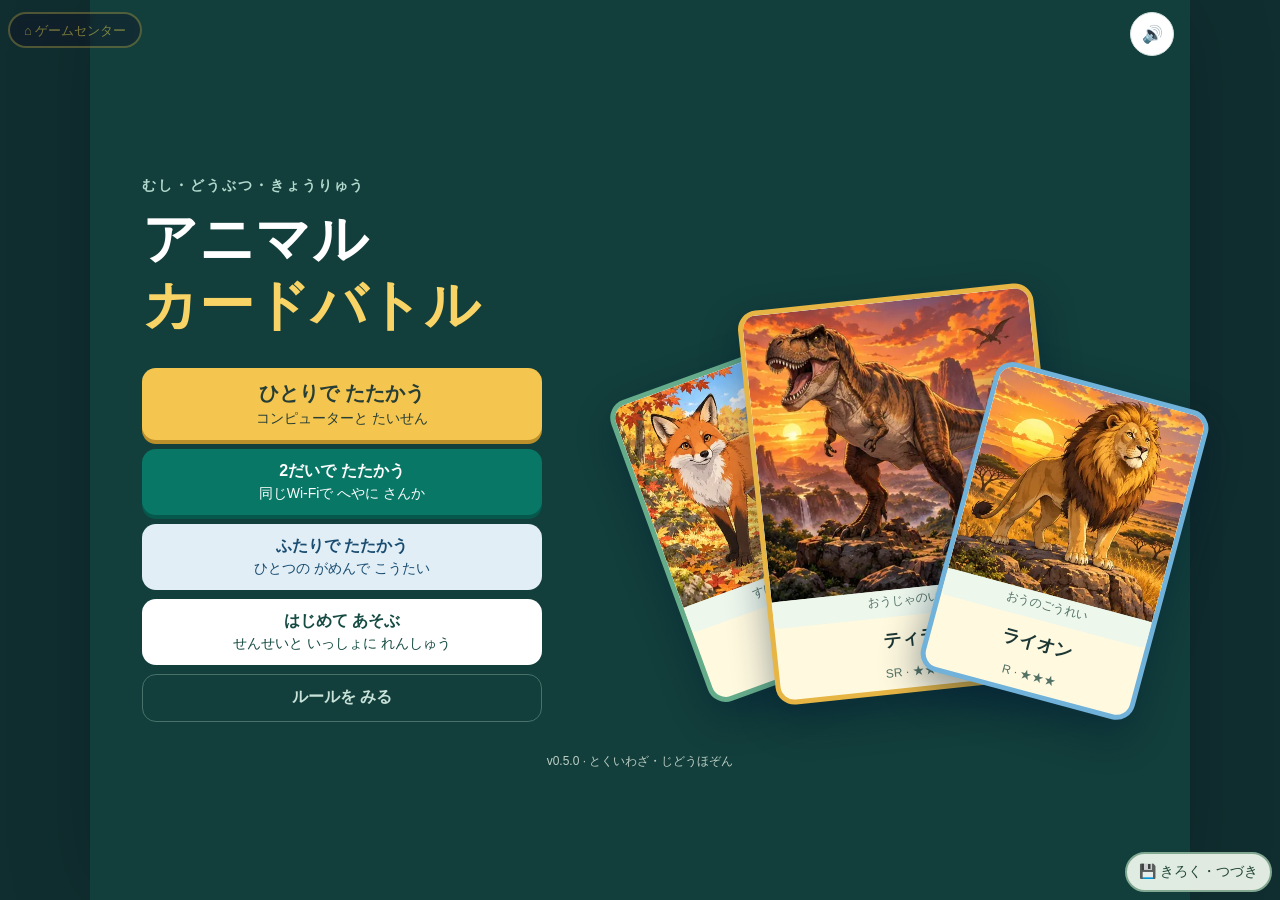
==== commit cb4e0c64: "ぜんゲーム: じどうほぞん(localStorage)を あいことばと へいようする ように／cards に とくいわざ24しゅ ■ ほぞん ほうしんの へんこう（CLAUDE.md / AGENTS" ====
--- a/games/cards/index.html
+++ b/games/cards/index.html
@@ -338,6 +338,23 @@
 #lan-dialog{width:min(440px,calc(100vw - 32px));max-height:85svh;box-sizing:border-box;overflow:auto;border:3px solid #b8d5a5;border-radius:24px;padding:24px;color:#263d2a;background:#fffef5;box-shadow:0 20px 80px #1236;font-family:inherit}
 #lan-dialog::backdrop{background:#16352199}#lan-dialog h2{margin:0 0 16px}#lan-note{line-height:1.7;white-space:normal}#lan-dialog input{box-sizing:border-box;width:100%;padding:14px 10px;font:inherit;border:2px solid #9eba91;border-radius:12px;user-select:text;margin:8px 0 16px}#lan-dialog button{min-height:48px;width:100%;margin-top:8px}#lan-dialog [hidden]{display:none!important}#lan-code-label{font-size:14px}
 
+/* Touch feedback is immediate; effects never capture taps or move layout. */
+button,.hand-card,.mon-card{transition:transform .14s ease,box-shadow .14s ease,filter .14s ease}
+button:not(:disabled):active,.hand-card:active,.mon-card:active{transform:scale(.94);filter:brightness(1.1)}
+.mon-card.selectable{animation:animal-select .28s ease-out;transform:translateY(-7px);box-shadow:0 7px 0 #c59a20,0 0 0 6px #ffeaa0}
+#modal-overlay:not(.hidden) #modal-box,#inspect-overlay:not(.hidden) #inspect-box{animation:animal-open .22s ease-out}
+.mon-card.anim-lunge{z-index:5;animation:animal-strike .4s ease-out}.mon-card.anim-summon{animation:animal-arrive .48s ease-out}.mon-card.anim-hit,.hp-hit{animation:animal-hit .4s ease-out}
+.player-life{position:relative}.dmg-float,.dmg-float.body{pointer-events:none;z-index:20;top:15%;left:50%;font-size:30px;font-weight:900;line-height:1.2;color:#d52038;text-shadow:2px 0 white,-2px 0 white,0 2px white,0 -2px white,0 3px 8px #0005;white-space:nowrap;animation:animal-damage 1.15s ease-out forwards}.dmg-float.body{top:-12px;font-size:28px}.dmg-float.zero{color:#256a92;opacity:1;font-size:20px}
+@keyframes animal-select{0%{transform:translateY(0) scale(.94)}60%{transform:translateY(-10px) scale(1.04)}100%{transform:translateY(-7px)}}
+@keyframes animal-open{from{opacity:.4;transform:scale(.94) translateY(8px)}to{opacity:1;transform:none}}
+@keyframes animal-arrive{0%{opacity:0;transform:translateY(25px) scale(.75)}65%{opacity:1;transform:translateY(-6px) scale(1.06)}100%{transform:none}}
+@keyframes animal-strike{0%,100%{transform:none}35%{transform:translateY(-18px) scale(1.06)}}
+@keyframes animal-hit{0%,100%{transform:none}25%,65%{transform:translateX(-5px);filter:brightness(1.5)}45%,85%{transform:translateX(5px)}}
+@keyframes animal-damage{0%{opacity:0;transform:translate(-50%,12px) scale(.7)}15%{opacity:1;transform:translate(-50%,0) scale(1.2)}35%,70%{opacity:1;transform:translate(-50%,-8px) scale(1)}100%{opacity:0;transform:translate(-50%,-32px)}}
+@media(prefers-reduced-motion:reduce){button,.hand-card,.mon-card{transition:none}.mon-card.selectable,.mon-card.anim-lunge,.mon-card.anim-hit,.mon-card.anim-summon,.hp-hit,#modal-box,#inspect-box{animation:none!important}.dmg-float,.dmg-float.body{animation:none;transform:translateX(-50%)} }
+
+.animal-skill{display:block;font-size:11px;line-height:1.4;padding:3px 2px;color:#245e47;background:#edf7ec;border-radius:5px}.inspect-picture .animal-skill{font-size:16px}
+
 </style>
 </head>
 <body>
@@ -349,7 +366,7 @@
 
   <button id="btn-sound-toggle" class="sound-toggle" aria-label="音を オン/オフ">🔊</button>
 
-  <div id="screen-title" class="screen"><div class="title-copy"><div class="game-mark">むし・どうぶつ・きょうりゅう</div><h1>アニマル<br><span>カードバトル</span></h1><div class="title-buttons"><button id="btn-vs-cpu" class="btn-primary btn-block">ひとりで たたかう<span class="btn-sub">コンピューターと たいせん</span></button><button id="btn-vs-lan" class="btn-primary btn-block">2だいで たたかう<span class="btn-sub">同じWi-Fiで へやに さんか</span></button><button id="btn-vs-human" class="btn-secondary btn-block">ふたりで たたかう<span class="btn-sub">ひとつの がめんで こうたい</span></button><button id="btn-tutorial" class="btn-tutorial btn-block">はじめて あそぶ<span class="btn-sub">せんせいと いっしょに れんしゅう</span></button><button id="btn-rules" class="btn-plain btn-block">ルールを みる</button></div></div><div class="title-art" id="title-art" aria-hidden="true"></div><div class="version-tag">v0.4.0 · 2たんまつ たいせん</div></div>
+  <div id="screen-title" class="screen"><div class="title-copy"><div class="game-mark">むし・どうぶつ・きょうりゅう</div><h1>アニマル<br><span>カードバトル</span></h1><div class="title-buttons"><button id="btn-vs-cpu" class="btn-primary btn-block">ひとりで たたかう<span class="btn-sub">コンピューターと たいせん</span></button><button id="btn-vs-lan" class="btn-primary btn-block">2だいで たたかう<span class="btn-sub">同じWi-Fiで へやに さんか</span></button><button id="btn-vs-human" class="btn-secondary btn-block">ふたりで たたかう<span class="btn-sub">ひとつの がめんで こうたい</span></button><button id="btn-tutorial" class="btn-tutorial btn-block">はじめて あそぶ<span class="btn-sub">せんせいと いっしょに れんしゅう</span></button><button id="btn-rules" class="btn-plain btn-block">ルールを みる</button></div></div><div class="title-art" id="title-art" aria-hidden="true"></div><div class="version-tag">v0.5.0 · とくいわざ・じどうほぞん</div></div>
   <!-- ルール画面 -->
   <div id="screen-rules" class="screen hidden">
     <h2>ルール</h2>
@@ -359,8 +376,9 @@
       <li>ひく: 山ふだから1まいひく（せんこうの1かいめだけ ひかない）。</li>
       <li>おうえん: 手ふだを1まい うら向きに おいて「おうえん」に まわせる（にんい）。手ふだには もどらないが、つかっても つぎの ターンに また おうえんしてくれる。4にんまで。</li>
       <li>だす: おうえんの かずぶん、モンスターをだせる（★の かず＝ひつような おうえんの かず。ばには合計4てんまで）。</li>
-      <li>たたかう: だしたばかりのモンスターは たたかえない。</li>
+      <li>たたかう: だしたばかりのモンスターは たたかえない。「でた ばんから こうげき」の わざが あれば たたかえるよ。</li>
       <li>ダメージ = こうげき力 − ぼうぎょ力（0いかは0）。ダメージは のこる。</li>
+      <li>ほんばんは どうぶつごとの「とくいわざ」が じどうで はたらくよ。こうげき・ぼうぎょ・かいふくが かわる！ カードを ながおしすると せつめいを よめるよ。</li>
       <li>たいりょくが0になったモンスターは しんで、もちぬしに本体ダメージ。</li>
       <li>あいての ばがからっぽなら「ちょくせつこうげき」で本体にダメージ。</li>
       <li>さきに あいての たいりょくを0にしたら かち！</li>
@@ -437,6 +455,7 @@
       ・ダメージ ＝ こうげき力 − ぼうぎょ力<br>
       ・やられた モンスターの もちぬしは ★のかず だけ たいりょくが へる<br>
       ・あいての ばが からっぽなら ちょくせつこうげき
+      <br>・ほんばんは「とくいわざ」も はたらくよ。カードを ながおしして みてね！
     </div>
     <button id="btn-tutorial-cpu" class="btn-primary btn-block" style="max-width:280px;">CPUと たたかう</button>
     <button id="btn-tutorial-again" class="btn-secondary btn-block" style="max-width:280px;">もういちど おしえてもらう</button>
@@ -466,6 +485,45 @@
 </div>
 
 <div id="inspect-overlay" class="hidden"><div id="inspect-box" role="dialog" aria-modal="true" aria-labelledby="inspect-title"><div id="inspect-picture"></div><h2 id="inspect-title"></h2><div id="inspect-detail"></div><button id="inspect-close" class="btn-primary inspect-close">とじる</button></div></div>
+<script>
+(function(root){
+'use strict';
+const clone=x=>JSON.parse(JSON.stringify(x));
+function safeTree(x,depth=0){if(depth>40)return false;if(x===null||typeof x==='boolean')return true;if(typeof x==='number')return Number.isFinite(x);if(typeof x==='string')return x.length<=1500000;if(typeof x!=='object')return false;if(Array.isArray(x))return x.length<=20000&&x.every(v=>safeTree(v,depth+1));return Object.keys(x).length<=5000&&Object.keys(x).every(k=>!['__proto__','constructor','prototype'].includes(k)&&safeTree(x[k],depth+1));}
+function checksum(s){let h=2166136261;for(let i=0;i<s.length;i++)h=Math.imul(h^s.charCodeAt(i),16777619);return(h>>>0).toString(36);}
+function create(game,validate,storage){
+ const key='higashiyama:'+game+':v1';let issue='';
+ function pack(data){if(!safeTree(data)||!validate(data))throw Error('きろくの かたちが ちがうよ');return {version:1,game,data:clone(data)};}
+ function read(raw){if(typeof raw!=='string'||raw.length>2000000)throw Error('きろくが おおきすぎるよ');const p=JSON.parse(raw);if(!safeTree(p)||p.version!==1||p.game!==game||!validate(p.data))throw Error('このゲームの きろくでは ないよ');return clone(p.data);}
+ return {key,get issue(){return issue;},load(){try{const raw=storage().getItem(key);if(!raw)return null;return read(raw);}catch(e){issue='きろくを よめません。あいことばから もどせます。';return null;}},save(data){try{storage().setItem(key,JSON.stringify(pack(data)));issue='';return true;}catch(e){issue='このブラウザに ほぞんできません。あいことばを コピーしてね。';return false;}},encode(data){const s=JSON.stringify(pack(data));return 'HG1.'+checksum(s)+'.'+encodeURIComponent(s);},decode(code){if(typeof code!=='string'||code.length>6000000)throw Error('あいことばが ながすぎるよ');const m=/^HG1\.([a-z0-9]+)\.(.+)$/.exec(code.trim());if(!m)throw Error('あいことばが ちがうよ');let s;try{s=decodeURIComponent(m[2]);}catch(e){throw Error('あいことばが こわれているよ');}if(checksum(s)!==m[1])throw Error('あいことばが とぎれているよ');return read(s);}};
+}
+function mount(game,config){
+ if(typeof root.addEventListener!=='function'||typeof document==='undefined'||!document.body||typeof document.createElement('button').setAttribute!=='function')return null;
+ const store=create(game,config.validate,()=>root.localStorage);let saved=store.load(),last='',busy=false,dialog=null;
+ if(saved&&config.progress)try{config.progress(clone(saved));}catch(e){saved=null;}
+ function capture(){if(busy)return saved;try{const value=config.capture(saved&&clone(saved));if(value){const raw=JSON.stringify(value);if(raw!==last){if(!safeTree(value)||!config.validate(value))return saved;saved=clone(value);store.save(saved);last=raw;}}}catch(e){/* Keep the last valid checkpoint during transitions. */}if(button)button.textContent=store.issue?'⚠ ほぞん':'💾 きろく・つづき';return saved;}
+ const button=document.createElement('button');button.textContent=store.issue?'⚠ ほぞん':'💾 きろく';button.type='button';button.setAttribute('aria-label','じどうほぞん・つづき・あいことば');button.style.cssText='position:fixed;right:8px;bottom:calc(8px + env(safe-area-inset-bottom));z-index:100005;min-height:40px;padding:8px 12px;border:2px solid #8eb59d;border-radius:20px;background:#f8fff5;color:#234936;font:14px sans-serif;opacity:.9';document.body.appendChild(button);
+ button.onclick=()=>{
+  capture();if(config.pause)config.pause();busy=true;
+  dialog=document.createElement('dialog');dialog.style.cssText='max-width:460px;width:calc(100% - 48px);max-height:85svh;overflow:auto;padding:20px;border:2px solid #8eb59d;border-radius:18px;background:#f8fff5;color:#234936;font:16px sans-serif';
+  for(const type of ['keydown','keyup','pointerdown','pointerup'])dialog.addEventListener(type,e=>e.stopPropagation());
+  const title=document.createElement('h2');title.textContent='きろくと あいことば';dialog.appendChild(title);
+  const note=document.createElement('p');note.textContent=store.issue||config.note||'じどうで ほぞんしています。';dialog.appendChild(note);
+  const input=document.createElement('textarea');input.setAttribute('aria-label','バックアップの あいことば');input.rows=4;input.style.cssText='box-sizing:border-box;width:100%;user-select:text;font:14px monospace';dialog.appendChild(input);
+  const add=(label,fn)=>{const b=document.createElement('button');b.textContent=label;b.type='button';b.style.cssText='display:block;width:100%;min-height:44px;margin-top:8px;font:inherit';b.onclick=async()=>{try{await fn();}catch(e){note.textContent=e.message||'きろくを たしかめてね';}};dialog.appendChild(b);return b;};
+  add('ほぞんした つづきから',()=>{if(!saved)throw Error('まだ きろくが ないよ');config.restore(clone(saved));dialog.close();});
+  add('あいことばを だす',()=>{if(!saved)throw Error('まだ きろくが ないよ');input.value=store.encode(saved);input.focus();input.select();note.textContent='ぜんぶ コピーして メモに のこしてね。';});
+  add('コピー',async()=>{if(!input.value)return;input.focus();input.select();if(root.navigator?.clipboard)await root.navigator.clipboard.writeText(input.value);else note.textContent='えらばれた あいことばを コピーしてね。';});
+  add('いれた きろくで つづける',()=>{const data=store.decode(input.value);config.restore(data);saved=config.capture(data)||data;store.save(saved);last=JSON.stringify(saved);dialog.close();});
+  add('とじる',()=>dialog.close());dialog.addEventListener('close',()=>{busy=false;dialog.remove();dialog=null;if(config.unpause)config.unpause();capture();});document.body.appendChild(dialog);dialog.showModal();
+ };
+ const timer=setInterval(capture,config.interval||1000);root.addEventListener('pagehide',capture);document.addEventListener('click',()=>setTimeout(capture,0));document.addEventListener('visibilitychange',()=>{if(document.hidden)capture();});
+ return {capture,store,get saved(){return saved;},stop(){clearInterval(timer);}};
+}
+root.HGSave={create,mount,safeTree,clone};if(typeof module!=='undefined'&&module.exports)module.exports=root.HGSave;
+})(typeof globalThis!=='undefined'?globalThis:this);
+
+</script>
 <script>var ANIMAL_ART={"C-バランス":{"label":"バッタ","sheet":"C","tile":0,"x":0.19455252918287938,"y":0.3875968992248062,"bx":302.3622047244094,"by":201.57480314960628,"pixelHash":"0462491461a13debb27ddd4cde6538e624b98be01caeb4e5c2c4178de17888d2"},"C-とっこう":{"label":"ハチ","sheet":"C","tile":1,"x":50,"y":0.3875968992248062,"bx":302.3622047244094,"by":201.57480314960628,"pixelHash":"006cc3a0fc07d310ca9efa98dadc5ddeaa6fd2a9baccdf2f8dd72667f6e43b54"},"C-かたい":{"label":"テントウムシ","sheet":"C","tile":2,"x":99.80544747081711,"y":0.3875968992248062,"bx":302.3622047244094,"by":201.57480314960628,"pixelHash":"decc1600399bafe8db1f7deaf2622bcf53d351b2e62a968790eab48800ac84e1"},"C-体力型":{"label":"イモムシ","sheet":"C","tile":3,"x":0.19455252918287938,"y":99.6124031007752,"bx":302.3622047244094,"by":201.57480314960628,"pixelHash":"30278d587a05bd7f556a1a0633a61938ef5f00f5989e6a26277ccc9b309c5cc1"},"C-攻撃型":{"label":"クモ","sheet":"C","tile":4,"x":50,"y":99.6124031007752,"bx":302.3622047244094,"by":201.57480314960628,"pixelHash":"175ff24761bfa9cb0cb5dd5f36114bf55f93400ee286d82089463839987bf329"},"C-よわい":{"label":"アリ","sheet":"C","tile":5,"x":99.80544747081711,"y":99.6124031007752,"bx":302.3622047244094,"by":201.57480314960628,"pixelHash":"c25708b31e09494de5b72e38594f813696ac1329e3915ba3debd6681ba6b2cf6"},"UC-バランス":{"label":"キツネ","sheet":"UC","tile":0,"x":0.19455252918287938,"y":0.3875968992248062,"bx":302.3622047244094,"by":201.57480314960628,"pixelHash":"2ead8d6457906a36a5aa26ae042f4042b15a1a0008f765ed93e6dcebb40b8774"},"UC-攻撃型":{"label":"ヘビ","sheet":"UC","tile":1,"x":50,"y":0.3875968992248062,"bx":302.3622047244094,"by":201.57480314960628,"pixelHash":"64f85dcee2e2bec131bee6d85e2b275745cfec1028c26dc08d69367d41a68a6e"},"UC-かたい":{"label":"カメ","sheet":"UC","tile":2,"x":99.80544747081711,"y":0.3875968992248062,"bx":302.3622047244094,"by":201.57480314960628,"pixelHash":"79338e3daa1970b38057c21e949c1806e55d5a506760db78c0df71f37ca9cf93"},"UC-とっこう":{"label":"イノシシ","sheet":"UC","tile":3,"x":0.19455252918287938,"y":99.6124031007752,"bx":302.3622047244094,"by":201.57480314960628,"pixelHash":"ce2f4c99bc221204b2bb374dc14ef9b9308f47078f7271506d293958df451f4f"},"UC-体力型":{"label":"アナグマ","sheet":"UC","tile":4,"x":50,"y":99.6124031007752,"bx":302.3622047244094,"by":201.57480314960628,"pixelHash":"0c4e155b11c421df581d8d2f1f8116cac82f6875018b7d2ce839b48be4681151"},"UC-攻守型":{"label":"オオカミ","sheet":"UC","tile":5,"x":99.80544747081711,"y":99.6124031007752,"bx":302.3622047244094,"by":201.57480314960628,"pixelHash":"98da0add54d4661ac830325d161989d879ef0a47e6c2f922568fb5c87516a614"},"R-バランス":{"label":"ライオン","sheet":"R","tile":0,"x":0.19455252918287938,"y":0.3875968992248062,"bx":302.3622047244094,"by":201.57480314960628,"pixelHash":"2e4af0bf5097dee985506c132cc8e69c2b9ac49536bf38ae9da12feb751547e2"},"R-攻撃型":{"label":"トラ","sheet":"R","tile":1,"x":50,"y":0.3875968992248062,"bx":302.3622047244094,"by":201.57480314960628,"pixelHash":"4a56747089722a8ad0857f67d4f80fde2ff65a02221fe7f2894e11f1f0c1a4ce"},"R-かたい":{"label":"サイ","sheet":"R","tile":2,"x":99.80544747081711,"y":0.3875968992248062,"bx":302.3622047244094,"by":201.57480314960628,"pixelHash":"40a98a647d97755739c81f714e880b35dddc50924ff3ba99a2935f31f6e7b161"},"R-攻守型":{"label":"クマ","sheet":"R","tile":3,"x":0.19455252918287938,"y":99.6124031007752,"bx":302.3622047244094,"by":201.57480314960628,"pixelHash":"74d637ffa50850bd9926517cd1002f2aaecc0acbdecc3f73a062c228403f3a22"},"R-とっこう":{"label":"バイソン","sheet":"R","tile":4,"x":50,"y":99.6124031007752,"bx":302.3622047244094,"by":201.57480314960628,"pixelHash":"c5c67b4fdec2b01061f2634a15339767a75b058021943714d1a7bf15c243e031"},"R-体力型":{"label":"ゾウ","sheet":"R","tile":5,"x":99.80544747081711,"y":99.6124031007752,"bx":302.3622047244094,"by":201.57480314960628,"pixelHash":"c53972535d85fb9952392dbfe5cadcf89bbd677f5a531bbcb355738a6f44bc7c"},"SR-バランス":{"label":"ティラノ","sheet":"SR","tile":0,"x":0.19455252918287938,"y":0.3875968992248062,"bx":302.3622047244094,"by":201.57480314960628,"pixelHash":"e257d008a3f802ffea90dfd082fd23bafa0bc6d609bebf989240f9a2f9ae8239"},"SR-攻撃型":{"label":"おおワニ","sheet":"SR","tile":1,"x":50,"y":0.3875968992248062,"bx":302.3622047244094,"by":201.57480314960628,"pixelHash":"f24d3b372f9c0880e0b29deeee2a9906abbd76b56b3b14eeda20a543564c6791"},"SR-かたい":{"label":"マンモス","sheet":"SR","tile":2,"x":99.80544747081711,"y":0.3875968992248062,"bx":302.3622047244094,"by":201.57480314960628,"pixelHash":"9346e07d1805f6a0d3c36d3c6b9d67e9619a2f611803310d7ed5a1b8e42abe1a"},"SR-攻撃寄り":{"label":"ドラゴン","sheet":"SR","tile":3,"x":0.19455252918287938,"y":99.6124031007752,"bx":302.3622047244094,"by":201.57480314960628,"pixelHash":"ee0cf067986f2ce3aabc2dbfacc864d2ff897ff212f88bb12f485b8f0700a3b6"},"SR-攻守型":{"label":"おおザメ","sheet":"SR","tile":4,"x":50,"y":99.6124031007752,"bx":302.3622047244094,"by":201.57480314960628,"pixelHash":"a1a9ad1c3b591a393fbd4a7df8a02a945608d57b99372d268ea2af016c67670b"},"SR-体力型":{"label":"ブラキオ","sheet":"SR","tile":5,"x":99.80544747081711,"y":99.6124031007752,"bx":302.3622047244094,"by":201.57480314960628,"pixelHash":"4a1c8772b7524d6a4572b438339e0dfb1150131396b83a9a729fb126a1878dce"}};</script>
 <script>
 // ==== ai.js ====
@@ -727,6 +785,30 @@
   'use strict';
 
   var FIELD_CAP = 4;
+  // One small, automatic trait per animal. Training keeps the original rules.
+  var SKILLS={
+    'C-バランス':['はねる','haste'],'C-とっこう':['ひとさし','pierce'],'C-かたい':['まるまる','shell'],'C-体力型':['ひとやすみ','heal'],'C-攻撃型':['いとねらい','pierce'],'C-よわい':['なかまのちから','pack'],
+    'UC-バランス':['すばやいあし','haste'],'UC-攻撃型':['するどいキバ','pierce'],'UC-かたい':['こうら','shell'],'UC-とっこう':['いかりのとっしん','fury'],'UC-体力型':['あなでひとやすみ','heal'],'UC-攻守型':['むれのれんけい','pack'],
+    'R-バランス':['おうのごうれい','pack'],'R-攻撃型':['とびかかり','haste'],'R-かたい':['ぶあついかわ','shell'],'R-攻守型':['ふんばり','fury'],'R-とっこう':['つのとっしん','pierce'],'R-体力型':['みずあび','heal'],
+    'SR-バランス':['おうじゃのいかり','fury'],'SR-攻撃型':['かみくだく','pierce'],'SR-かたい':['こおりのよろい','shell'],'SR-攻撃寄り':['ひしょう','haste'],'SR-攻守型':['えものをおう','fury'],'SR-体力型':['きのはでかいふく','heal']
+  };
+  var SKILL_DESC={haste:'でた ばんから こうげき',pierce:'ぼうぎょを 1むし',shell:'さいしょの ダメージを 1へらす',heal:'じぶんの ばんに 1かいふく',pack:'なかまが いると こうげき+1',fury:'きずが あると こうげき+1'};
+  function skill(c){return (SKILLS[c.name]||[])[1];}
+  function skillText(c){var s=SKILLS[c.name];return s?s[0]+'：'+SKILL_DESC[s[1]]:'';}
+  function previewAttack(state,m,target){var bonus=0;if(state.skillsEnabled){if(skill(m.card)==='pack'&&state.players[state.acting].field.length>1)bonus=1;if(skill(m.card)==='fury'&&m.damage>0)bonus=1;}
+    if(!target)return m.card.rarityNum;
+    var df=target.card.df;if(state.skillsEnabled&&skill(m.card)==='pierce')df=Math.max(0,df-1);
+    var damage=Math.max(0,m.card.atk+bonus-df);if(state.skillsEnabled&&skill(target.card)==='shell'&&!target.shellUsed&&damage>0)damage=Math.max(0,damage-1);return damage;
+  }
+  function serialize(state){var d=JSON.parse(JSON.stringify(state));d.version=1;d.seed=state.rng.getState();d.battleRemaining=state.battleRemaining.map(m=>state.players[state.acting].field.indexOf(m));delete d.rng;return d;}
+  function restore(d){
+    var int=(v,a,b)=>Number.isInteger(v)&&v>=a&&v<=b;
+    if(!d||d.version!==1||!int(d.seed,0,4294967295)||!int(d.acting,0,1)||!int(d.firstPlayer,0,1)||!int(d.ply,1,10000)||!['charge','play','battle'].includes(d.phase)||!Array.isArray(d.players)||d.players.length!==2||!int(d.chargeLimit,1,2)||!int(d.chargePlaced,0,2)||!d.damageBySource||!['death','direct','retreat','deckout'].every(k=>int(d.damageBySource[k],0,100000))||!Array.isArray(d.log)||d.log.length>20000||d.log.some(l=>typeof l!=='string')||typeof d.skillsEnabled!=='boolean')throw Error('たいせんの きろくが ちがうよ');
+    function validCard(c){var p=c&&CARD_POOL_V3.find(x=>x.name===c.name);return p&&['atk','df','hp','rarity','rarityNum'].every(k=>c[k]===p[k]);}
+    for(var i=0;i<2;i++){var p=d.players[i];if(!p||p.idx!==i||!int(p.hp,1,10)||!int(p.costTotal,0,4)||!int(p.costUsed,0,p.costTotal)||!int(p.turnNo,0,10000)||!['human','cpu'].includes(p.controller)||!Array.isArray(p.hand)||!Array.isArray(p.deck)||p.hand.length+p.deck.length>40||!p.hand.every(validCard)||!p.deck.every(validCard)||!Array.isArray(p.field)||p.field.length>4||!p.field.every(m=>validCard(m.card)&&int(m.damage,0,m.card.hp-1)&&int(m.enteredPly,0,d.ply)&&(m.shellUsed===undefined||typeof m.shellUsed==='boolean'))||AI.fieldOccupancy(p)>4)throw Error('カードの きろくが ちがうよ');}
+    if(!Array.isArray(d.battleRemaining)||new Set(d.battleRemaining).size!==d.battleRemaining.length||!d.battleRemaining.every(i=>int(i,0,d.players[d.acting].field.length-1)))throw Error('こうげきの きろくが ちがうよ');
+    var s=JSON.parse(JSON.stringify(d));s.rng=makeRng(d.seed);s.battleRemaining=d.battleRemaining.map(i=>s.players[s.acting].field[i]);delete s.seed;delete s.version;return s;
+  }
   var RARITY_NUM = { C: 1, UC: 2, R: 3, SR: 4 };
 
   // ---------------------------------------------------------------------
@@ -804,6 +886,7 @@
     }
     return {
       next: next,
+      getState: function(){return s>>>0;},
       randint: function (a, b) { return a + Math.floor(next() * (b - a + 1)); },
       shuffle: function (arr) {
         for (var i = arr.length - 1; i > 0; i--) {
@@ -917,6 +1000,7 @@
       ply: 0,
       phase: 'init', // init -> draw(自動) -> charge -> play -> battle -> (次のply) -> gameover
       winner: null,
+      skillsEnabled: false,
       endReason: '',
       log: [],
       damageBySource: { death: 0, direct: 0, retreat: 0, deckout: 0 },
@@ -990,7 +1074,9 @@
     }
     var p = currentPlayer(state);
     p.turnNo += 1;
+    if(state.skillsEnabled)p.field.forEach(function(m){if(skill(m.card)==='heal'&&m.damage>0){m.damage--;pushLog(state,'P'+p.idx+': 「'+m.card.name+'」の とくいわざ：1かいふく');}});
     p.costUsed = 0;
+    state.battleRemaining = [];
 
     var isFirstOverallTurn = (p.turnNo === 1 && p.idx === state.firstPlayer);
     var isSecondFirstTurn = (p.turnNo === 1 && p.idx !== state.firstPlayer);
@@ -1109,7 +1195,7 @@
 
   function advanceToBattle(state) {
     var p = currentPlayer(state);
-    state.battleRemaining = p.field.filter(function (m) { return m.enteredPly !== state.ply; });
+    state.battleRemaining = p.field.filter(function (m) { return m.enteredPly !== state.ply || state.skillsEnabled&&skill(m.card)==='haste'; });
     state.phase = 'battle';
   }
 
@@ -1143,7 +1229,8 @@
     }
 
     if (!targetMonster || opp.field.indexOf(targetMonster) < 0) return { ok: false };
-    var dmgToDef = attackDamagePreview(attackerMonster.card, targetMonster.card);
+    var dmgToDef = previewAttack(state,attackerMonster,targetMonster);
+    if(state.skillsEnabled&&skill(targetMonster.card)==='shell'&&!targetMonster.shellUsed&&previewAttack(state,attackerMonster,Object.assign({},targetMonster,{shellUsed:true}))>0)targetMonster.shellUsed=true;
     targetMonster.damage += dmgToDef;
     pushLog(state, 'P' + p.idx + ': 「' + attackerMonster.card.name + '」が P' + opp.idx + 'の「' + targetMonster.card.name + '」を攻撃 (' +
       attackerMonster.card.atk + '-' + targetMonster.card.df + '=' + dmgToDef + ', 蓄積' + targetMonster.damage + '/' + targetMonster.card.hp + ')');
@@ -1224,6 +1311,7 @@
   }
 
   return {
+    skillText:skillText,previewAttack:previewAttack,serialize:serialize,restore:restore,
     FIELD_CAP: FIELD_CAP,
     RARITY_NUM: RARITY_NUM,
     CARD_POOL_V3: CARD_POOL_V3,
@@ -1485,6 +1573,7 @@
       ? (humanIdx === 0 ? ['human', 'cpu'] : ['cpu', 'human'])
       : ['human', 'human'];
     gameState = Engine.newGame(deck0, deck1, jankenFirstPlayer, rng, controllers);
+    gameState.skillsEnabled=true;
     ui = { selectedAttacker: null, anim: null, deadGhost: null, fullLogReturn: 'screen-game', slots: [[null, null, null, null], [null, null, null, null]] };
     tut = null;
     Engine.beginTurn(gameState);
@@ -2013,7 +2102,7 @@
     box.className = 'rarity-' + cardLike.rarity;
     box.querySelector('.mcb-icon').innerHTML = animalPicture(cardLike);
     box.querySelector('.mcb-name').textContent = animalName(cardLike) + ' · ★' + cardLike.rarityNum;
-    box.querySelector('.mcb-stats').textContent = statsText.replace(/ATK/g,'こうげき').replace(/DEF/g,'ぼうぎょ').replace(/HP/g,'たいりょく');
+    box.querySelector('.mcb-stats').textContent = (statsText+(mode==='tutorial'?'':' / '+Engine.skillText(cardLike))).replace(/ATK/g,'こうげき').replace(/DEF/g,'ぼうぎょ').replace(/HP/g,'たいりょく');
   }
 
   // 「まだ行動が残っているよ」の確認ダイアログ。カード表示は使わずメッセージのみ。
@@ -2149,7 +2238,7 @@
   function animalPicture(c) {
     var a=ANIMAL_ART[c.name];
     if(!a)return '<span>'+escapeHtml(c.icon||'')+'</span>';
-    return '<span class="animal-art" role="img" aria-label="'+escapeHtml(a.label)+'" style="--atlas:var(--animals-'+a.sheet+');--ax:'+a.x+'%;--ay:'+a.y+'%;--abx:'+a.bx+'%;--aby:'+a.by+'%"></span>';
+    return '<span class="animal-art" role="img" aria-label="'+escapeHtml(a.label)+'" style="--atlas:var(--animals-'+a.sheet+');--ax:'+a.x+'%;--ay:'+a.y+'%;--abx:'+a.bx+'%;--aby:'+a.by+'%"></span>'+(mode==='tutorial'?'':'<small class="animal-skill">'+escapeHtml(Engine.skillText(c).split('：')[0])+'</small>');
   }
   function animalStats(c,hp){return '<span class="stat-atk" title="こうげき">⚔ '+c.atk+'</span><span class="stat-def" title="ぼうぎょ">🛡 '+c.df+'</span><span class="stat-hp" title="たいりょく">♥ '+(hp===undefined?c.hp:hp)+'</span>';}
   var dialogReturnFocus=null, inspectReturnFocus=null;
@@ -2159,6 +2248,7 @@
     $('inspect-title').textContent=animalName(c);
     $('inspect-picture').innerHTML=animalPicture(c);
     $('inspect-detail').innerHTML='<div class="inspect-cost">'+c.rarity+' · おうえん '+c.rarityNum+'にんで だせる</div><div class="inspect-stats"><span class="stat-atk">こうげき<b>'+c.atk+'</b></span><span class="stat-def">ぼうぎょ<b>'+c.df+'</b></span><span class="stat-hp">たいりょく<b>'+(remain===undefined?c.hp:remain)+'<small> / '+c.hp+'</small></b></span></div>';
+    if(mode!=='tutorial')$('inspect-detail').innerHTML+='<p class="skill-description">'+escapeHtml(Engine.skillText(c))+'</p>';
     $('inspect-overlay').classList.remove('hidden');$('inspect-close').focus();
   }
   function closeInspect(){ $('inspect-overlay').classList.add('hidden');if(inspectReturnFocus&&inspectReturnFocus.isConnected)inspectReturnFocus.focus(); }
@@ -2267,7 +2357,7 @@
       var isZero = ui.anim.dmgText === '0';
       var f = document.createElement('div');
       f.className = 'dmg-float' + (isZero ? ' zero' : '');
-      f.textContent = ui.anim.dmgText;
+      f.textContent = isZero ? 'ガード' : '−'+ui.anim.dmgText;
       div.appendChild(f);
     }
   }
@@ -2387,7 +2477,7 @@
       div.innerHTML = monCardHtml(m);
       if (m !== ghost && isMyInteractiveTurn() && gameState.phase === 'battle' && ui.selectedAttacker) {
         div.classList.add('targetable');
-        var dmg = Engine.attackDamagePreview(ui.selectedAttacker.card, m.card);
+        var dmg = Engine.previewAttack(gameState,ui.selectedAttacker,m);
         var badge = document.createElement('div');
         badge.className = 'dmg-badge';
         badge.textContent = String(dmg);
@@ -2622,11 +2712,21 @@
     ui.slots=ui.slots.map(function(slots,id){return slots.map(function(m){return m?next.players[id].field.find(function(n){return n.card.netId===m.card.netId;})||null:null;});});
     ui.selectedAttacker=next.acting===humanIdx?next.players[humanIdx].field.find(function(m){return m.card.netId===selectedId&&next.battleRemaining.includes(m);})||null:null;
     ui.anim=null;ui.deadGhost=null;closeModal();closeInspect();
+    if(old&&old.phase!=='init'&&value.rev>0){
+      var before=old.players.map(function(p){return p.hp;}),after=next.players.map(function(p){return p.hp;});
+      ui.anim=buildAttackAnim(before,after,{});
+      next.players.forEach(function(p,id){p.field.forEach(function(m){var previous=old.players[id].field.find(function(n){return n.card.netId===m.card.netId;});if(!previous)ui.anim.summonedCard=m;else if(m.damage>previous.damage){ui.anim.hitCard=m;ui.anim.dmgTargetMon=m;ui.anim.dmgText=String(m.damage-previous.damage);}});});
+      if(old.acting===next.acting&&old.phase==='battle'&&next.phase==='battle'){
+        var spent=old.battleRemaining.find(function(m){return !next.battleRemaining.some(function(n){return n.card.netId===m.card.netId;});});
+        if(spent){ui.anim.attackerCard=next.players[next.acting].field.find(function(m){return m.card.netId===spent.card.netId;});var target=old.players[1-next.acting].field.find(function(m){return !next.players[1-next.acting].field.some(function(n){return n.card.netId===m.card.netId;});});if(target){ui.deadGhost={ownerIdx:1-next.acting,mon:target};ui.anim.dmgTargetMon=target;ui.anim.dmgText=String(Engine.previewAttack(old,spent,target));}}
+      }
+    }
     if(!value.started){$('lan-wait-code').textContent=value.room;showScreen('screen-lan-wait');return;}
-    if(next.phase==='gameover'){if(!old||old.phase!=='gameover')showVictory();return;}
+    if(next.phase==='gameover'){if(!old||old.phase!=='gameover'){showScreen('screen-game');render();setTimeout(function(){if(gameState===next)showVictory();},900);}return;}
     var current=getCurrentScreenId();if(current!=='screen-fulllog')showScreen('screen-game');
     if(old&&next.players.some(function(p,i){return p.hp<old.players[i].hp;}))Sound.bodyDamage();
     render();
+    ui.anim=null;if(ui.deadGhost)setTimeout(function(){if(gameState===next){ui.deadGhost=null;render();}},900);
     if(current==='screen-fulllog')$('fulllog-content').textContent=buildDisplayLog(next.log).join('\n');
   }
   function lanMainAction(){
@@ -2649,6 +2749,12 @@
     document.addEventListener('visibilitychange',function(){if(!document.hidden)pollLan();});
     if(location.hash==='#lan')openLan();else if(/^#lan=\d{6}\.[a-f0-9]{48}$/.test(location.hash)){if(lanLocal()&&location.port==='8771'){lanDialog();$('lan-code').value=location.hash.slice(5);enterLan('resume');}}
   }
+
+if(typeof HGSave!=='undefined'){
+ var cardsSaveStarted=false;
+ const valid=d=>{try{if(!d||!Object.hasOwn(d,'run')||!Object.hasOwn(d,'lan'))return false;if(d.lan)return typeof d.lan.origin==='string'&&/^\d{6}$/.test(d.lan.room)&&/^[a-f0-9]{48}$/.test(d.lan.token);if(!d.run)return true;return ['cpu','hotseat'].includes(d.mode)&&[0,1].includes(d.human)&&!!Engine.restore(d.run);}catch(e){return false;}};
+ HGSave.mount('cards',{validate:valid,note:'じぶんの そうさできる ところで ほぞん。LANは PCが うごいている あいだ ふっきできます。',capture(old){if(online)return {lan:{origin:location.origin,room:online.room,token:online.token},run:null};if(gameState&&mode!=='tutorial'){if(gameState.phase==='gameover')return {run:null,lan:null};if(['charge','play','battle'].includes(gameState.phase)&&(mode==='hotseat'||gameState.acting===humanIdx))return {run:Engine.serialize(gameState),mode,human:humanIdx,lan:null};}return old;},restore(d){if(gameState&&!online&&gameState.phase!=='gameover')throw Error('たいせん中は きろくを もどせません。ページを ひらきなおしてね');if(d.lan){if(d.lan.origin!==location.origin)throw Error('この きろくは '+d.lan.origin+' の LANページで いれてね');location.hash='lan='+d.lan.room+'.'+d.lan.token;location.reload();return;}if(!d.run)throw Error('さいかいできる たいせんが ないよ');if(online)leaveLan();gameState=Engine.restore(d.run);mode=d.mode;humanIdx=d.human;tut=null;ui={selectedAttacker:null,anim:null,deadGhost:null,fullLogReturn:'screen-game',slots:[[null,null,null,null],[null,null,null,null]]};Sound.resume();if(mode==='hotseat')showPassScreen(function(){showScreen('screen-game');render();});else{showScreen('screen-game');render();}}});
+}
 
   // 初期画面
   initAnimalUI();
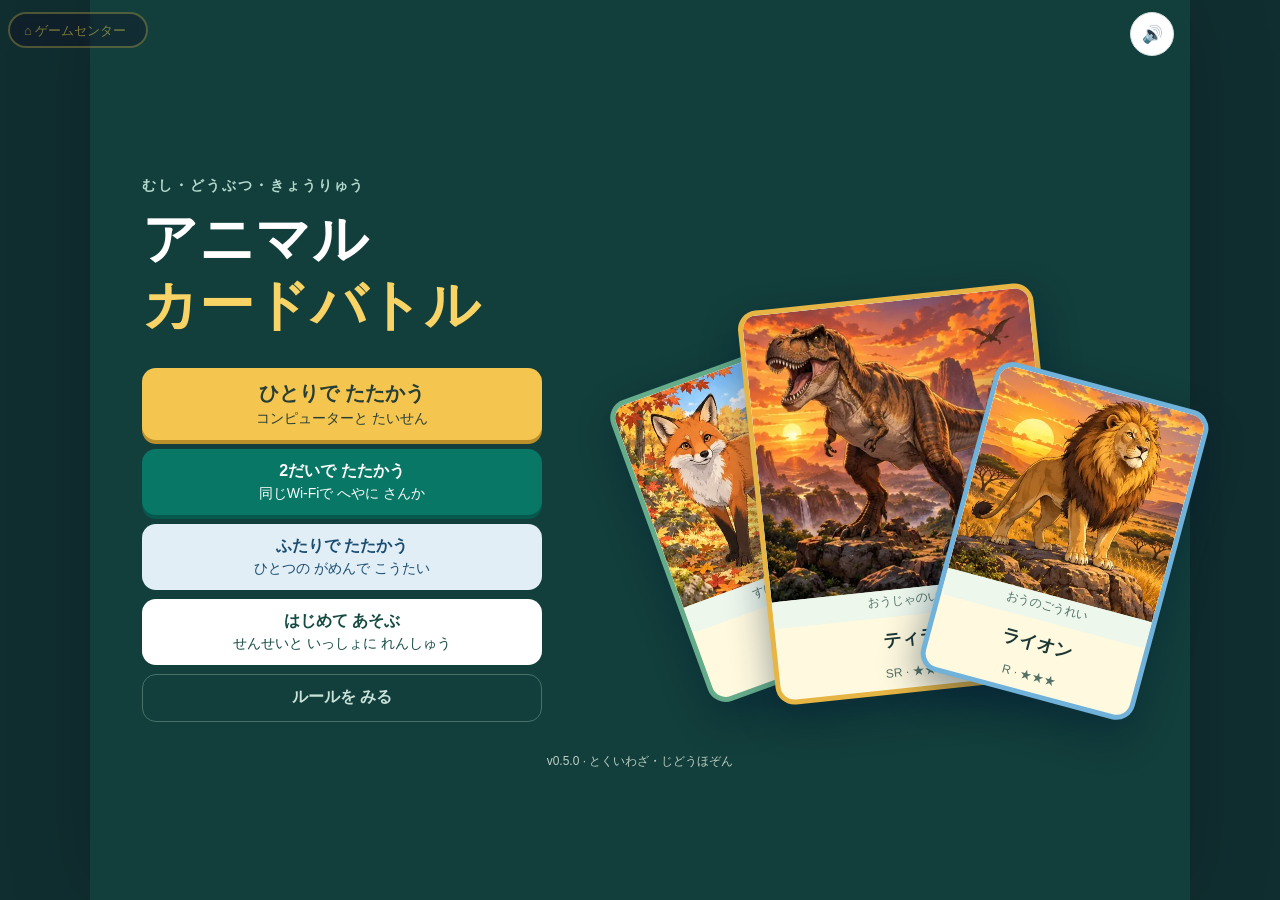
==== commit 7b670661: "ぜんゲーム: みぎしたの「きろく・つづき」を ひだりうえの ゲームセンターボタンに とうごう ■ もんだい   みぎしたに 「きろく・つづき」が つねに でていて、cards の「だす・たたかう」  " ====
--- a/games/cards/index.html
+++ b/games/cards/index.html
@@ -501,22 +501,97 @@
  if(typeof root.addEventListener!=='function'||typeof document==='undefined'||!document.body||typeof document.createElement('button').setAttribute!=='function')return null;
  const store=create(game,config.validate,()=>root.localStorage);let saved=store.load(),last='',busy=false,dialog=null;
  if(saved&&config.progress)try{config.progress(clone(saved));}catch(e){saved=null;}
- function capture(){if(busy)return saved;try{const value=config.capture(saved&&clone(saved));if(value){const raw=JSON.stringify(value);if(raw!==last){if(!safeTree(value)||!config.validate(value))return saved;saved=clone(value);store.save(saved);last=raw;}}}catch(e){/* Keep the last valid checkpoint during transitions. */}if(button)button.textContent=store.issue?'⚠ ほぞん':'💾 きろく・つづき';return saved;}
- const button=document.createElement('button');button.textContent=store.issue?'⚠ ほぞん':'💾 きろく';button.type='button';button.setAttribute('aria-label','じどうほぞん・つづき・あいことば');button.style.cssText='position:fixed;right:8px;bottom:calc(8px + env(safe-area-inset-bottom));z-index:100005;min-height:40px;padding:8px 12px;border:2px solid #8eb59d;border-radius:20px;background:#f8fff5;color:#234936;font:14px sans-serif;opacity:.9';document.body.appendChild(button);
- button.onclick=()=>{
+ function capture(){if(busy)return saved;try{const value=config.capture(saved&&clone(saved));if(value){const raw=JSON.stringify(value);if(raw!==last){if(!safeTree(value)||!config.validate(value))return saved;saved=clone(value);store.save(saved);last=raw;}}}catch(e){/* Keep the last valid checkpoint during transitions. */}
+ if(button)button.textContent=store.issue?'⚠ ほぞん':'💾 きろく・つづき';
+ if(homeMark)homeMark.textContent=store.issue?' ⚠':'';    // ほぞんできない ときだけ しるしを だす
+ return saved;}
+ /* ひだりうえの「ゲームセンター」ボタンに メニューを まとめる。
+    みぎしたに ボタンを おくと、ゲームの そうさボタン(だす・たたかう など)と
+    かさなって しまうため。ホームのリンクが みつからない ときだけ、
+    ほけんとして みぎしたの ボタンを つくる。 */
+ const byId=id=>{try{return typeof document.getElementById==='function'?document.getElementById(id):null;}catch(e){return null;}};
+ let button=null,homeMark=null,homeLink=null,homeHref='../../index.html',homeOrig=null;
+ /* ホームのリンクは ページの いちばん さいごに おかれる ゲームが おおく、
+    スクリプトの じっこうじには まだ そんざいしない。DOMが そろってから むすびつける。
+    ※ここに body の とじタグを かくと inject_home.py が ごにんしきするので かかない */
+ function attachHome(){
+  if(homeLink)return true;
+  const el=byId('homeBtn')||byId('home');
+  if(!el)return false;
+  homeLink=el;homeHref=el.getAttribute('href')||'../../index.html';homeOrig=el.onclick;
+  el.onclick=e=>{ if(e&&e.preventDefault)e.preventDefault(); openMenu(); return false; };
+  el.setAttribute('aria-haspopup','dialog');
+  homeMark=document.createElement('span');homeMark.style.cssText='color:#ffb35c';el.appendChild(homeMark);
+  if(button){try{button.remove();}catch(e){}button=null;}
+  return true;
+ }
+ function fallbackButton(){
+  if(button||homeLink)return;
+  button=document.createElement('button');button.type='button';button.textContent=store.issue?'⚠ ほぞん':'💾 きろく・つづき';
+  button.setAttribute('aria-label','じどうほぞん・つづき・あいことば');
+  button.style.cssText='position:fixed;right:8px;bottom:calc(8px + env(safe-area-inset-bottom));z-index:100005;min-height:40px;padding:8px 12px;border:2px solid #8eb59d;border-radius:20px;background:#f8fff5;color:#234936;font:14px sans-serif;opacity:.9';
+  document.body.appendChild(button);button.onclick=openMenu;
+ }
+ if(!attachHome()){
+  if(document.readyState==='loading')document.addEventListener('DOMContentLoaded',()=>{if(!attachHome())fallbackButton();});
+  else fallbackButton();
+ }
+ function openMenu(){
+  if(dialog)return;
   capture();if(config.pause)config.pause();busy=true;
   dialog=document.createElement('dialog');dialog.style.cssText='max-width:460px;width:calc(100% - 48px);max-height:85svh;overflow:auto;padding:20px;border:2px solid #8eb59d;border-radius:18px;background:#f8fff5;color:#234936;font:16px sans-serif';
   for(const type of ['keydown','keyup','pointerdown','pointerup'])dialog.addEventListener(type,e=>e.stopPropagation());
-  const title=document.createElement('h2');title.textContent='きろくと あいことば';dialog.appendChild(title);
-  const note=document.createElement('p');note.textContent=store.issue||config.note||'じどうで ほぞんしています。';dialog.appendChild(note);
-  const input=document.createElement('textarea');input.setAttribute('aria-label','バックアップの あいことば');input.rows=4;input.style.cssText='box-sizing:border-box;width:100%;user-select:text;font:14px monospace';dialog.appendChild(input);
-  const add=(label,fn)=>{const b=document.createElement('button');b.textContent=label;b.type='button';b.style.cssText='display:block;width:100%;min-height:44px;margin-top:8px;font:inherit';b.onclick=async()=>{try{await fn();}catch(e){note.textContent=e.message||'きろくを たしかめてね';}};dialog.appendChild(b);return b;};
-  add('ほぞんした つづきから',()=>{if(!saved)throw Error('まだ きろくが ないよ');config.restore(clone(saved));dialog.close();});
-  add('あいことばを だす',()=>{if(!saved)throw Error('まだ きろくが ないよ');input.value=store.encode(saved);input.focus();input.select();note.textContent='ぜんぶ コピーして メモに のこしてね。';});
-  add('コピー',async()=>{if(!input.value)return;input.focus();input.select();if(root.navigator?.clipboard)await root.navigator.clipboard.writeText(input.value);else note.textContent='えらばれた あいことばを コピーしてね。';});
-  add('いれた きろくで つづける',()=>{const data=store.decode(input.value);config.restore(data);saved=config.capture(data)||data;store.save(saved);last=JSON.stringify(saved);dialog.close();});
-  add('とじる',()=>dialog.close());dialog.addEventListener('close',()=>{busy=false;dialog.remove();dialog=null;if(config.unpause)config.unpause();capture();});document.body.appendChild(dialog);dialog.showModal();
- };
+  const title=document.createElement('h2');title.style.cssText='margin:0 0 8px';dialog.appendChild(title);
+  const note=document.createElement('p');dialog.appendChild(note);
+  const body=document.createElement('div');dialog.appendChild(body);
+  const input=document.createElement('textarea');input.setAttribute('aria-label','バックアップの あいことば');input.rows=4;
+  input.style.cssText='box-sizing:border-box;width:100%;user-select:text;font:14px monospace';
+  const add=(parent,label,fn,accent)=>{const b=document.createElement('button');b.textContent=label;b.type='button';
+   b.style.cssText='display:block;width:100%;min-height:44px;margin-top:8px;font:inherit'+(accent?';border:2px solid #8eb59d;background:#e7f6ec':'');
+   b.onclick=async()=>{try{await fn();}catch(e){note.textContent=e.message||'きろくを たしかめてね';}};parent.appendChild(b);return b;};
+
+  function menuView(){
+   title.textContent='メニュー';
+   note.textContent=store.issue||config.note||'じどうで ほぞんしています。';
+   body.replaceChildren();
+   add(body,'タイトル画面へ もどる',()=>{ capture(); dialog.close(); if(config.toTitle)config.toTitle(); else root.location.reload(); });
+   add(body,'ゲームセンターへ もどる',()=>{ capture(); dialog.close();
+    if(homeOrig){ const ev={preventDefault(){},stopPropagation(){},type:'click'};
+     if(homeOrig.call(homeLink,ev)===false)return; }      // ゲームがわの かくにんダイアログに まかせる
+    root.location.href=homeHref; });
+   add(body,'きろく（あいことばを だす）',()=>recordView());
+   add(body,'つづき（きろくから もどる）',()=>continueView());
+   add(body,'とじる',()=>dialog.close());
+  }
+  function recordView(){
+   title.textContent='きろく';
+   if(!saved){note.textContent='まだ きろくが ないよ。';}
+   else {input.value=store.encode(saved);note.textContent='ぜんぶ コピーして メモに のこしてね。';}
+   body.replaceChildren();body.appendChild(input);
+   if(saved){input.focus();input.select();
+    add(body,'コピー',async()=>{input.focus();input.select();
+     /* クリップボードは つかえない ことが ある(おうちの LANは http なので とくに)。
+        しっぱいしても なまの えいごエラーを だささず、てで コピーする ように あんないする。 */
+     let done=false;
+     try{ if(root.navigator?.clipboard?.writeText){ await root.navigator.clipboard.writeText(input.value); done=true; } }catch(e){}
+     if(!done){ try{ done=!!(document.execCommand&&document.execCommand('copy')); }catch(e){} }
+     note.textContent=done?'コピーしたよ。メモに のこしてね。':'えらんである あいことばを、ながおしして コピーしてね。';
+     input.focus();input.select();},true);}
+   add(body,'もどる',()=>menuView());
+  }
+  function continueView(){
+   title.textContent='つづき';
+   note.textContent='ほぞんした つづきから さいかいするか、あいことばを いれてね。';
+   input.value='';body.replaceChildren();
+   add(body,'ほぞんした つづきから',()=>{if(!saved)throw Error('まだ きろくが ないよ');config.restore(clone(saved));dialog.close();},true);
+   body.appendChild(input);
+   add(body,'いれた きろくで つづける',()=>{const data=store.decode(input.value);config.restore(data);saved=config.capture(data)||data;store.save(saved);last=JSON.stringify(saved);dialog.close();});
+   add(body,'もどる',()=>menuView());
+  }
+  menuView();
+  dialog.addEventListener('close',()=>{busy=false;dialog.remove();dialog=null;if(config.unpause)config.unpause();capture();});
+  document.body.appendChild(dialog);dialog.showModal();
+ }
  const timer=setInterval(capture,config.interval||1000);root.addEventListener('pagehide',capture);document.addEventListener('click',()=>setTimeout(capture,0));document.addEventListener('visibilitychange',()=>{if(document.hidden)capture();});
  return {capture,store,get saved(){return saved;},stop(){clearInterval(timer);}};
 }
